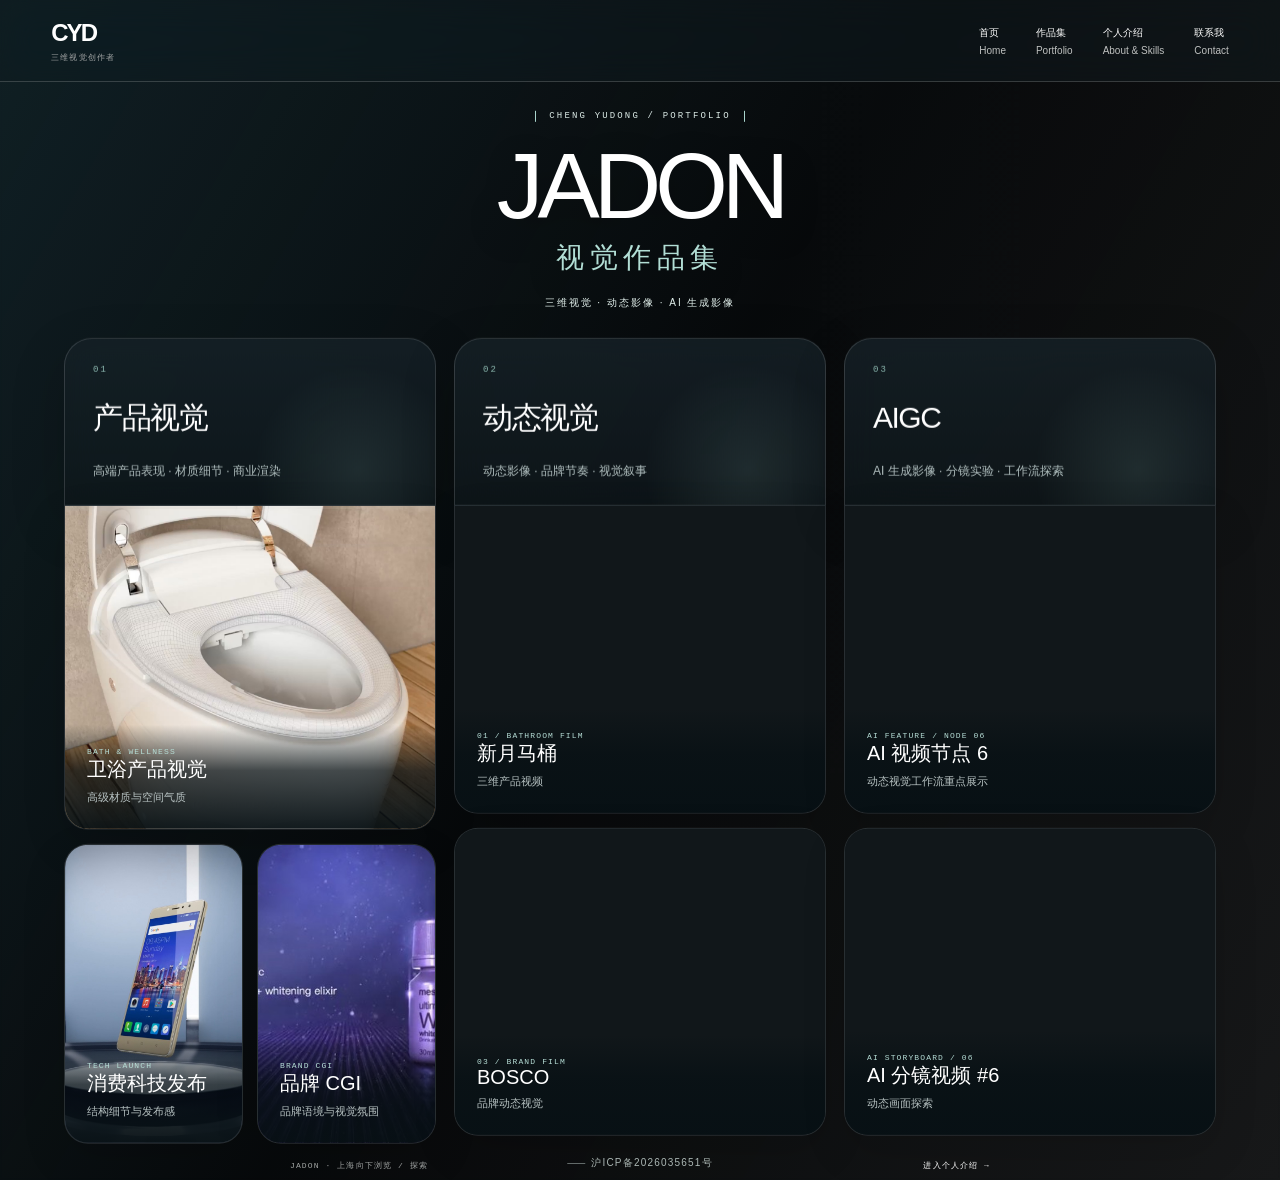
==== index.html @ d6cb922c "Unify homepage lanes and vertical previews" ====
<!doctype html>
<html lang="zh-CN">
<head>
  <meta charset="UTF-8">
  <meta name="viewport" content="width=device-width, initial-scale=1.0">
  <meta name="description" content="程玉栋 - 商业三维视觉设计、动态影像与 AIGC 作品集。">
  <title>程玉栋 | 3D Visual Designer</title>
  <link rel="stylesheet" href="styles.css">
</head>
<body class="showcase-home">
  <header class="showcase-nav">
    <a class="showcase-mark" href="index.html">CYD<span>三维视觉创作者</span></a>
    <nav aria-label="主导航">
      <a href="index.html" class="active">首页 <small>Home</small></a>
      <a href="works.html">作品集 <small>Portfolio</small></a>
      <a href="profile.html">个人介绍 <small>About & Skills</small></a>
      <a href="contact.html">联系我 <small>Contact</small></a>
    </nav>
    <button class="menu-toggle" aria-label="打开导航" aria-expanded="false"><i></i><i></i></button>
  </header>

  <main class="home-main">
    <section class="showcase showcase-extended">
      <section class="showcase-slide active" data-title="AI 视频节点 6" data-subtitle="AI VISUAL" data-description="" data-href="project.html?id=ai-node-6">
        <video muted loop playsinline preload="none"><source data-src="assets/videos/ai-node-6.mp4" type="video/mp4"></video>
        <div class="showcase-shade"></div>
      </section>
      <section class="showcase-slide" data-title="家电产品视觉" data-subtitle="APPLIANCE FILM" data-description="以工业细节和高对比光影，建立科技产品的精密感知。" data-href="project.html?id=appliance">
        <video muted loop playsinline preload="none"><source data-src="assets/videos/appliance-2024.mp4" type="video/mp4"></video>
        <div class="showcase-shade"></div>
      </section>
      <section class="showcase-slide" data-title="AI 分镜视频 #2" data-subtitle="AI STORYBOARD" data-description="" data-href="project.html?id=ai-storyboard-2">
        <video muted loop playsinline preload="none"><source data-src="assets/videos/ai-storyboard-2.mp4" type="video/mp4"></video>
        <div class="showcase-shade"></div>
      </section>
      <section class="showcase-slide" data-title="AI 分镜视频 #6" data-subtitle="AI STORYBOARD" data-description="" data-href="project.html?id=ai-storyboard-6">
        <video muted loop playsinline preload="none"><source data-src="assets/videos/ai-storyboard-6.mp4" type="video/mp4"></video>
        <div class="showcase-shade"></div>
      </section>

      <div class="showcase-hud showcase-hud-extended">
        <div class="showcase-copy showcase-glass">
          <p class="showcase-eyebrow">CHENG YUDONG / PORTFOLIO</p>
          <h1 class="showcase-title">JADON<span>视觉作品集</span></h1>
          <p class="showcase-title-cn">三维视觉 · 动态影像 · AI 生成影像</p>
        </div>

        <section class="showcase-lanes" aria-label="首页分类作品预览">
          <article class="showcase-lane showcase-lane-product">
            <a class="showcase-lane-head" href="works.html#bath-project">
              <small>01</small>
              <strong>产品视觉</strong>
              <span>高端产品表现 · 材质细节 · 商业渲染</span>
            </a>
            <div class="showcase-preview-col showcase-preview-col-product">
              <a class="showcase-preview-card still" href="works.html#bath-project">
                <img src="assets/still-projects/project-08.jpg" alt="卫浴产品视觉">
                <span><small>BATH & WELLNESS</small><b>卫浴产品视觉</b><i>高级材质与空间气质</i></span>
              </a>
              <div class="showcase-preview-split">
                <a class="showcase-preview-card still" href="works.html#tech-project">
                  <img src="assets/still-projects/project-10.jpg" alt="消费科技发布">
                  <span><small>TECH LAUNCH</small><b>消费科技发布</b><i>结构细节与发布感</i></span>
                </a>
                <a class="showcase-preview-card still" href="works.html#brand-project">
                  <img src="assets/still-projects/project-47.jpg" alt="品牌 CGI">
                  <span><small>BRAND CGI</small><b>品牌 CGI</b><i>品牌语境与视觉氛围</i></span>
                </a>
              </div>
            </div>
          </article>

          <article class="showcase-lane">
            <a class="showcase-lane-head" href="works.html#commercial-motion">
              <small>02</small>
              <strong>动态视觉</strong>
              <span>动态影像 · 品牌节奏 · 视觉叙事</span>
            </a>
            <div class="showcase-preview-col showcase-preview-col-vertical">
              <a class="showcase-preview-card film" href="project.html?id=toilet">
                <video muted loop playsinline preload="none" aria-label="新月马桶三维产品视频"><source data-src="assets/videos/bathroom-toilet.mp4" type="video/mp4"></video>
                <span><small>01 / BATHROOM FILM</small><b>新月马桶</b><i>三维产品视频</i></span>
              </a>
              <a class="showcase-preview-card film" href="project.html?id=bosco">
                <video muted loop playsinline preload="none" aria-label="BOSCO 品牌动态视觉"><source data-src="assets/videos/brand-bosco.mp4" type="video/mp4"></video>
                <span><small>03 / BRAND FILM</small><b>BOSCO</b><i>品牌动态视觉</i></span>
              </a>
            </div>
          </article>

          <article class="showcase-lane">
            <a class="showcase-lane-head" href="works.html#ai-motion">
              <small>03</small>
              <strong>AIGC</strong>
              <span>AI 生成影像 · 分镜实验 · 工作流探索</span>
            </a>
            <div class="showcase-preview-col showcase-preview-col-vertical">
              <a class="showcase-preview-card film" href="project.html?id=ai-node-6">
                <video muted loop playsinline preload="none" aria-label="AI 视频节点 6"><source data-src="assets/videos/ai-node-6.mp4" type="video/mp4"></video>
                <span><small>AI FEATURE / NODE 06</small><b>AI 视频节点 6</b><i>动态视觉工作流重点展示</i></span>
              </a>
              <a class="showcase-preview-card film" href="project.html?id=ai-storyboard-6">
                <video muted loop playsinline preload="none" aria-label="AI 分镜视频 6"><source data-src="assets/videos/ai-storyboard-6.mp4" type="video/mp4"></video>
                <span><small>AI STORYBOARD / 06</small><b>AI 分镜视频 #6</b><i>动态画面探索</i></span>
              </a>
            </div>
          </article>
        </section>

        <div class="showcase-bottom">
          <span>JADON · 上海</span>
          <span>向下浏览 / 探索</span>
          <a href="profile.html">进入个人介绍 →</a>
        </div>
      </div>

      <a class="site-icp showcase-icp" href="https://beian.miit.gov.cn/" target="_blank" rel="noopener">沪ICP备2026035651号</a>
    </section>
  </main>

  <script src="script.js"></script>
</body>
</html>
---- styles.css ----
:root{--ink:#111314;--muted:#697074;--paper:#f4f2ee;--line:#d9d7d2;--lime:#d7ed54;--accent:#8ca3ff}*{box-sizing:border-box}html{scroll-behavior:smooth}body{margin:0;color:var(--ink);background:var(--paper);font-family:Manrope,"Noto Sans SC",sans-serif}button{font:inherit}.site-header{height:82px;display:flex;align-items:center;padding:0 4.2vw;position:absolute;inset:0 0 auto;z-index:5;color:#fff;border-bottom:1px solid #ffffff26}.logo{font-size:25px;line-height:1;font-weight:700;letter-spacing:-.08em;color:inherit;text-decoration:none}.logo span,footer span{color:var(--lime)}.desktop-nav{display:flex;gap:28px;margin:auto}.desktop-nav a,.header-call{color:inherit;text-decoration:none;font:500 10px "DM Mono",monospace;letter-spacing:.04em}.header-call{border:1px solid #ffffff55;border-radius:50px;padding:10px 14px}.header-call b{color:var(--lime);margin-left:7px}.menu-toggle{display:none}.hero{min-height:710px;height:100vh;max-height:980px;background:#111;position:relative;overflow:hidden;color:#fff}.hero-image{position:absolute;inset:0;background:linear-gradient(90deg,#0c1218cc 0%,#0b121455 43%,#080d0f60 100%),url('assets/works/x1.jpg') center/cover;transform:scale(1.03);animation:heroZoom 12s ease-out both}.hero-shadow{position:absolute;inset:auto 0 0;height:60%;background:linear-gradient(transparent,#0b0e10aa)}@keyframes heroZoom{to{transform:scale(1)}}.hero-content{position:absolute;z-index:1;left:12vw;top:26vh}.kicker,.eyebrow{font:500 10px "DM Mono",monospace;letter-spacing:.13em;margin:0;color:inherit}.kicker:before,.eyebrow:before{content:"";display:inline-block;width:28px;height:1px;background:currentColor;margin:0 10px 3px 0}.hero h1{font-size:clamp(66px,9.2vw,145px);line-height:.82;letter-spacing:-.09em;margin:25px 0}.hero h1 span{font-size:.23em;letter-spacing:.09em;font-weight:500}.hero-description{font-size:15px;line-height:1.9;color:#e4e9ed}.round-link{display:flex;align-items:center;justify-content:center;flex-direction:column;margin-top:55px;width:110px;height:110px;border:1px solid #ffffff77;border-radius:50%;color:#fff;text-decoration:none;transition:.3s}.round-link:hover{color:var(--ink);background:var(--lime);border-color:var(--lime);transform:rotate(-6deg)}.round-link small{font:9px "DM Mono",monospace;letter-spacing:.08em}.round-link strong{font-size:12px}.round-link b{margin-top:5px}.hero-side{position:absolute;z-index:1;right:4.2vw;bottom:130px;writing-mode:vertical-rl;font:9px "DM Mono",monospace;letter-spacing:.14em;color:#d7ed54}.hero-bottom{position:absolute;z-index:1;bottom:24px;left:4.2vw;right:4.2vw;display:flex;justify-content:space-between;color:#d5d8d9;font:9px "DM Mono",monospace;letter-spacing:.12em}.section{padding:130px 8.5vw;display:grid;grid-template-columns:18% 1fr;gap:7vw}.section-label{font:10px "DM Mono",monospace;letter-spacing:.09em;line-height:1.7}.section-label span{display:block;color:#9ca1a1;margin-bottom:18px}.section-label p{margin:0;font-family:Manrope,"Noto Sans SC",sans-serif;font-weight:600}.about{background:#fff;grid-template-columns:16% 1fr 30%;gap:5vw}.about-main h2,.skill-intro h2,.works h2,.experience h2,footer h2{font-weight:600;letter-spacing:-.065em;line-height:1.15;margin:18px 0 28px;font-size:clamp(36px,4.1vw,63px)}.about-main h2 em,.skill-intro em,footer h2 em{font-style:normal;color:#8096e7}.about-text{max-width:590px;color:var(--muted);font-size:14px;line-height:2}.facts{display:grid;grid-template-columns:repeat(3,1fr);max-width:630px;margin-top:48px;border-top:1px solid var(--line);padding-top:20px}.facts div{display:flex;flex-direction:column;gap:5px}.facts b{font-size:26px;letter-spacing:-.06em}.facts sup{font-size:12px;color:#8299e7}.facts span{font-size:11px;color:var(--muted)}.about-card{align-self:end;background:#eff0ec}.about-card img{width:100%;display:block;aspect-ratio:1.2;object-fit:cover}.about-card div{padding:22px}.about-card small{font:9px "DM Mono",monospace;color:#7581ac}.about-card strong{display:block;margin-top:10px;line-height:1.7;font-size:14px}.soft-section{background:#e8e9e4;grid-template-columns:18% 1fr}.skill-intro{max-width:600px}.skill-intro>p:last-child{font-size:14px;color:#62686b;line-height:1.9;max-width:430px}.tool-grid{grid-column:2;display:grid;grid-template-columns:repeat(4,1fr);margin-top:30px;border-top:1px solid #cdd0c7}.tool{min-height:270px;padding:27px 22px;border-right:1px solid #cdd0c7;position:relative}.tool:first-child{border-left:1px solid #cdd0c7}.tool-no{font:9px "DM Mono",monospace;color:#8d9292}.tool-icon{display:block;width:39px;height:39px;margin:35px 0 28px;position:relative}.cube{border:1.5px solid #111;transform:rotate(30deg) skewY(-12deg)}.sun{border:1.5px solid #111;border-radius:50%;box-shadow:0 -11px 0 -10px #111,0 11px 0 -10px #111,11px 0 0 -10px #111,-11px 0 0 -10px #111}.layers:before,.layers:after{content:"";position:absolute;width:30px;height:19px;border:1.5px solid #111;transform:skewY(-20deg)}.layers:before{top:8px;left:4px}.layers:after{top:16px;left:9px}.frame{border:1.5px solid #111;border-radius:50% 50% 0 50%}.tool h3{font-size:14px;margin:0 0 12px}.tool p{font-size:11px;line-height:1.8;color:#6d7274;margin:0}.works{display:block;background:#fff;padding-top:130px}.works-heading{display:grid;grid-template-columns:18% 1fr 200px;align-items:end;margin-bottom:42px}.works-heading h2{margin-bottom:0}.works-note{font-size:11px;line-height:1.8;color:var(--muted);margin:0}.work-filters{display:flex;gap:27px;border-bottom:1px solid var(--line);padding-bottom:18px;margin-bottom:32px}.work-filters button{border:0;background:none;padding:0;color:#899093;font-size:11px;cursor:pointer}.work-filters button.active{color:#111;font-weight:700}.work-grid{display:grid;grid-template-columns:repeat(12,1fr);gap:22px}.work-card{border:0;padding:0;grid-column:span 4;background:#e8e8e8;position:relative;min-height:260px;cursor:pointer;overflow:hidden;text-align:left}.work-card.card-wide{grid-column:span 8}.work-card.card-tall{grid-row:span 2}.work-card img{display:block;width:100%;height:100%;min-height:260px;object-fit:cover;transition:transform .8s cubic-bezier(.2,.75,.2,1),filter .4s}.work-card span{position:absolute;inset:auto 0 0;padding:20px;color:#fff;background:linear-gradient(transparent,#091014d9);display:flex;flex-direction:column;gap:3px;opacity:0;transform:translateY(10px);transition:.35s}.work-card small{font:9px "DM Mono",monospace;letter-spacing:.1em;color:var(--lime)}.work-card b{font-size:16px}.work-card i{font-style:normal;font-size:10px;margin-top:5px}.work-card:hover img{transform:scale(1.045);filter:brightness(.75)}.work-card:hover span{opacity:1;transform:none}.work-card.hidden{display:none}.experience{background:#15191d;color:#f6f7f5}.experience .section-label span{color:#87919a}.experience-content h2 span{color:var(--lime)}.experience-list{margin-top:65px;border-top:1px solid #ffffff29}.experience-list article{display:grid;grid-template-columns:150px 1fr;gap:40px;padding:26px 0;border-bottom:1px solid #ffffff29}.experience-list time{font:10px "DM Mono",monospace;color:var(--lime)}.experience-list h3{font-size:17px;margin:0 0 5px}.experience-list b{font-size:11px;color:#a9b1b9}.experience-list p{font-size:12px;line-height:1.8;color:#aeb5ba;max-width:550px;margin:13px 0 0}footer{padding:130px 8.5vw 26px;background:var(--lime);color:#15191d}footer h2{font-size:clamp(47px,6.5vw,100px);margin:25px 0 70px}footer h2 em{color:#7183c8}.phone{border-bottom:1px solid #465034;padding-bottom:20px;display:flex;gap:25px;align-items:baseline;max-width:600px;color:inherit;text-decoration:none;font-size:clamp(25px,3.5vw,52px);letter-spacing:-.06em}.phone span{font:10px "DM Mono",monospace;letter-spacing:.1em;color:#566536}.phone b{margin-left:auto;font-size:24px}.footer-bottom{border-top:1px solid #53632d;margin-top:130px;padding-top:20px;display:flex;justify-content:space-between;align-items:center;font:9px "DM Mono",monospace;letter-spacing:.05em}.footer-bottom>a{color:#111;text-decoration:none}.footer-bottom>a:first-child{font:700 22px Manrope,sans-serif;letter-spacing:-.07em}.footer-bottom p{margin:0}.lightbox{padding:0;border:0;max-width:min(1000px,90vw);background:#101214;color:white}.lightbox::backdrop{background:#000c}.lightbox img{display:block;max-width:100%;max-height:75vh;object-fit:contain}.lightbox div{padding:18px 22px}.lightbox small{font:10px "DM Mono",monospace;color:var(--lime)}.lightbox h3{margin:7px 0 0;font-size:19px}.close-lightbox{position:absolute;z-index:1;right:9px;top:9px;border:0;width:32px;height:32px;border-radius:50%;background:#ffffffdd;font-size:22px;cursor:pointer}.reveal{opacity:0;transform:translateY(22px);transition:opacity .7s ease,transform .7s ease}.reveal.visible{opacity:1;transform:none}
@media(max-width:800px){.site-header{height:68px;padding:0 6vw}.desktop-nav{position:absolute;top:68px;left:0;right:0;background:#14191e;display:none;flex-direction:column;padding:25px 6vw;gap:20px}.desktop-nav.open{display:flex}.header-call{display:none}.menu-toggle{display:flex;width:28px;height:20px;margin-left:auto;padding:0;background:transparent;border:0;flex-direction:column;justify-content:center;gap:7px}.menu-toggle i{display:block;width:25px;height:1px;background:#fff}.hero{min-height:650px;height:88vh}.hero-content{left:7vw;top:24vh}.hero-side{right:6vw;bottom:105px}.hero-bottom{left:6vw;right:6vw;font-size:8px}.section,.about{padding:85px 6vw;grid-template-columns:1fr;gap:35px}.section-label{display:flex;align-items:center;gap:18px}.section-label span{margin:0}.about-card{max-width:380px}.facts{gap:16px}.soft-section{grid-template-columns:1fr}.skill-intro h2{margin-top:14px}.tool-grid{grid-column:auto;grid-template-columns:1fr 1fr;margin-top:0}.tool{min-height:250px;border-bottom:1px solid #cdd0c7}.tool:nth-child(3){border-left:1px solid #cdd0c7}.works{padding:85px 6vw}.works-heading{grid-template-columns:1fr;gap:25px}.work-filters{gap:15px;overflow:auto;white-space:nowrap}.work-grid{grid-template-columns:1fr 1fr;gap:12px}.work-card,.work-card.card-wide{grid-column:span 1;min-height:160px}.work-card.card-tall{grid-row:span 1}.work-card img{min-height:160px}.work-card span{opacity:1;transform:none;padding:12px}.work-card b{font-size:12px}.work-card i{display:none}.experience-list article{grid-template-columns:1fr;gap:13px}.experience-content h2{font-size:40px}.phone{flex-wrap:wrap;gap:8px}.phone b{margin-left:auto}.footer-bottom{margin-top:75px;gap:12px;flex-wrap:wrap}.footer-bottom p{order:3;width:100%}}
@media(prefers-reduced-motion:reduce){html{scroll-behavior:auto}.hero-image{animation:none}.reveal{opacity:1;transform:none;transition:none}}

/* Software cards use their corresponding local vector marks. */
.app-icon img{display:block;width:32px;height:32px;object-fit:contain}.ai-featured{box-shadow:inset 0 0 0 1px #8aa6ff}
.profile-portrait{display:block;width:100%;height:410px;object-fit:cover;object-position:center 43%;background:#dce5e6}.film-card video{width:100%;height:100%;display:block;object-fit:cover;background:#101315;transition:transform .7s cubic-bezier(.2,.75,.2,1),filter .35s}.film-card:hover video{transform:scale(1.04);filter:brightness(.77)}

/* Refined identity, provided software marks, and contact layout. */
.cv-brand span{font-family:Manrope,"Noto Sans SC",sans-serif}.cv-intro h1{font-family:Manrope,"Noto Sans SC",sans-serif;font-size:clamp(49px,6.2vw,90px);line-height:.9;letter-spacing:-.075em}.cv-intro h1 span{font-family:Manrope,sans-serif;font-size:.32em;letter-spacing:.11em;margin-top:22px;text-transform:uppercase;color:#68726f}.cv-summary{font-size:15px;line-height:2.05;max-width:550px}.cv-card-grid{grid-template-columns:repeat(3,1fr)}.cv-card-grid article{min-height:246px;padding:26px}.cv-card-grid .app-icon{width:62px;height:62px;margin-bottom:30px;background:#f2f3f1!important;border:1px solid #e1e3df;border-radius:14px;padding:8px}.cv-card-grid .app-icon img{width:100%;height:100%;object-fit:contain}.inner-header nav a{display:flex;flex-direction:column;gap:4px}.inner-header nav a small{font:10px "Noto Sans SC",sans-serif;letter-spacing:0;color:#a4acad}.inner-header nav a.active small{color:#e5ecea}.contact-page{background:#0d1114;color:#f4f7f4}.contact-main{min-height:calc(100vh - 80px);padding:160px 8.5vw 95px;display:grid;grid-template-columns:1.05fr .95fr;gap:8vw;position:relative;overflow:hidden;background:radial-gradient(circle at 82% 15%,#24434a 0,transparent 29%),linear-gradient(135deg,#0d1114,#151f23)}.contact-main:after{content:"";position:absolute;inset:0;background:linear-gradient(90deg,#ffffff06 1px,transparent 1px),linear-gradient(#ffffff05 1px,transparent 1px);background-size:90px 90px;mask-image:linear-gradient(90deg,#0008,transparent 88%);pointer-events:none}.contact-lead,.contact-details{position:relative;z-index:1}.contact-lead>p:first-child,.contact-details small{font:10px "DM Mono",monospace;letter-spacing:.14em;color:#9caea9}.contact-lead h1{font-size:clamp(64px,7.5vw,124px);font-weight:300;letter-spacing:-.09em;line-height:.83;margin:30px 0}.contact-lead h1 span{color:#a7d9cf}.contact-lead>p:last-child{max-width:430px;font-size:14px;line-height:2;color:#b7c2c0}.contact-details{align-self:end;border-top:1px solid #ffffff2e}.contact-line{display:grid;grid-template-columns:132px 1fr auto;gap:18px;align-items:end;padding:23px 0;border-bottom:1px solid #ffffff2e;color:#f4f7f4;text-decoration:none;transition:.25s}.contact-line:hover{color:#b6ede0;padding-left:9px}.contact-line strong{font-size:clamp(19px,2.25vw,32px);font-weight:300;letter-spacing:-.045em}.contact-line b{font-size:22px;font-weight:400}.wechat-card{display:grid;grid-template-columns:130px 1fr;gap:24px;align-items:center;padding:30px 0 0}.wechat-card img{width:130px;aspect-ratio:1;object-fit:cover;background:#fff;padding:5px}.wechat-card div{display:flex;flex-direction:column;gap:9px}.wechat-card strong{font-size:22px;font-weight:400;letter-spacing:-.04em}.wechat-card p{font-size:12px;color:#aebbb8;line-height:1.8;margin:0}.contact-main aside{display:none}.contact-foot{background:#0d1114;border-top:1px solid #ffffff24;color:#9caea9}.contact-foot a{color:#e7f6f1}.contact-orbit{border-color:#73baad33}.contact-page .inner-header{background:#0d1114;border-bottom-color:#ffffff24}
@media(max-width:800px){.cv-intro h1{font-size:55px}.cv-card-grid{grid-template-columns:1fr 1fr}.contact-main{min-height:auto;padding:120px 6vw 70px;grid-template-columns:1fr;gap:60px}.contact-lead h1{font-size:63px}.contact-line{grid-template-columns:1fr auto;gap:8px}.contact-line small{grid-column:1/-1}.contact-line strong{font-size:21px}.wechat-card{grid-template-columns:105px 1fr}.wechat-card img{width:105px}.inner-header nav a small{display:block}}
.cv-intro h1{font-family:"Noto Serif SC","Songti SC",serif;font-size:clamp(38px,4.5vw,62px);letter-spacing:.04em;line-height:1.1}.cv-intro h1 .name-cn{display:block;font-size:1em;font-weight:500}.cv-intro h1 .name-en{display:block;margin-top:13px;font-family:Manrope,sans-serif;font-size:.35em;font-weight:400;letter-spacing:.18em;text-transform:uppercase;color:#68726f}.showcase-nav{background:#111a1e80;backdrop-filter:blur(18px) saturate(140%);-webkit-backdrop-filter:blur(18px) saturate(140%);border-bottom-color:#ffffff2c}.showcase-glass{padding:23px 25px;border:1px solid #ffffff3b;border-radius:18px;background:linear-gradient(135deg,#ffffff26,#ffffff09);backdrop-filter:blur(22px) saturate(145%);-webkit-backdrop-filter:blur(22px) saturate(145%);box-shadow:0 22px 70px #0004}.showcase-glass .showcase-eyebrow{margin:0;color:#e4f1ef;font:10px "DM Mono",monospace;letter-spacing:.16em}.showcase-glass .showcase-link{margin-top:18px}.showcase-slide:after{content:"";position:absolute;inset:0;background:linear-gradient(120deg,#1b3d4770,#07121722 48%,#ffffff10);backdrop-filter:blur(1px);pointer-events:none}.showcase-controls{padding:9px 12px;border:1px solid #ffffff2f;border-radius:15px;background:#10191d85;backdrop-filter:blur(16px);-webkit-backdrop-filter:blur(16px)}
.showcase-hud{position:absolute;z-index:5;left:50%;top:56%;transform:translate(-50%,-50%);width:min(580px,88vw);display:flex;flex-direction:column;align-items:center;gap:15px}.showcase-hud .showcase-copy,.showcase-hud .showcase-controls,.showcase-hud .showcase-bottom{position:static;left:auto;right:auto;bottom:auto;margin:0}.showcase-hud .showcase-copy{width:100%;text-align:center}.showcase-hud .showcase-link{margin-left:auto;margin-right:auto}.showcase-hud .showcase-controls{display:flex;align-items:center}.showcase-hud .showcase-bottom{width:100%;font-size:8px}.showcase-hud .showcase-bottom a{margin-left:auto}
.still-section{padding:115px 0 20px;border-top:1px solid #ffffff20}.still-section header{display:flex;align-items:end;gap:25px;margin-bottom:32px}.still-section header p{margin:0;font:10px "DM Mono",monospace;letter-spacing:.13em;color:#93a3a0}.still-section h2{margin:0;font-size:clamp(32px,4vw,58px);font-weight:300;letter-spacing:-.07em}.still-section header span{margin-left:auto;max-width:210px;font-size:12px;line-height:1.7;color:#a6b0ae}.still-grid{display:grid;grid-template-columns:repeat(12,1fr);gap:13px}.still-card{grid-column:span 4;min-height:250px;padding:0;border:0;background:#152025;color:#fff;position:relative;overflow:hidden;cursor:pointer;text-align:left}.still-card.still-wide{grid-column:span 8}.still-card img{width:100%;height:100%;min-height:250px;display:block;object-fit:cover;transition:transform .7s ease,filter .35s}.still-card span{position:absolute;left:0;right:0;bottom:0;padding:20px;font-size:12px;background:linear-gradient(transparent,#071014df);opacity:0;transform:translateY(8px);transition:.3s}.still-card:hover img{transform:scale(1.045);filter:brightness(.78)}.still-card:hover span{opacity:1;transform:none}
.video-wrap{background:#020304}.video-wrap video{transition:opacity .16s ease}.video-wrap video.is-loading{opacity:0}
@media(max-width:800px){.still-section{padding-top:75px}.still-section header{display:block}.still-section header span{display:block;margin:16px 0 0}.still-grid{grid-template-columns:1fr 1fr;gap:9px}.still-card,.still-card.still-wide{grid-column:span 1;min-height:170px}.still-card img{min-height:170px}.still-card span{opacity:1;transform:none;padding:12px;font-size:10px}}
@media(max-width:800px){.showcase-hud{top:58%;width:min(460px,88vw);gap:11px}.showcase-hud .showcase-copy{padding:17px 18px}.showcase-hud .showcase-bottom span:nth-child(2){display:none}}

/* Multi-page portfolio layouts */
.site-header:not(.on-dark){position:relative;color:var(--ink);border-bottom:1px solid var(--line)}.site-header:not(.on-dark) .header-call{border-color:#bfc2be}.site-header:not(.on-dark) .desktop-nav a.active{font-weight:700;border-bottom:1px solid #111;padding-bottom:4px}.inner-page{background:#fff;padding:0 8.5vw 130px}.page-title{padding:115px 0 85px;border-bottom:1px solid var(--line);max-width:960px}.page-title h1{font-size:clamp(55px,8vw,122px);line-height:.9;letter-spacing:-.085em;margin:24px 0}.page-title h1 span{font-size:.27em;letter-spacing:.07em}.page-title>p:last-child{font-size:14px;line-height:1.9;color:var(--muted);max-width:500px}.bio-grid{padding:100px 0;display:grid;grid-template-columns:.85fr 1fr;gap:11vw;max-width:1100px}.bio-image img{width:100%;aspect-ratio:.9;object-fit:cover}.bio-grid h2{font-size:clamp(35px,4vw,60px);line-height:1.15;letter-spacing:-.06em;margin:20px 0 28px}.bio-grid h2 span{color:#8296e8}.bio-grid article>p:not(.eyebrow){font-size:14px;line-height:2;color:#5d6569}.value-strip{display:grid;grid-template-columns:repeat(3,1fr);gap:1px;background:var(--line);margin:0 -8.5vw;padding:1px}.value-strip div{padding:45px 8.5vw;background:#15191d;color:white;display:flex;flex-direction:column;gap:7px}.value-strip b{font-size:42px;letter-spacing:-.07em}.value-strip sup{font-size:15px;color:var(--lime)}.value-strip span{font-size:11px;color:#b8c0c4}.career{padding:120px 0 0;max-width:900px}.career h2{font-size:clamp(42px,5vw,75px);letter-spacing:-.07em;margin:18px 0 55px}.timeline{border-top:1px solid var(--line)}.timeline article{display:grid;grid-template-columns:160px 1fr;gap:45px;padding:30px 0;border-bottom:1px solid var(--line)}.timeline time{font:10px "DM Mono",monospace;color:#7990df}.timeline h3{font-size:17px;margin:0 0 7px}.timeline b{font-size:11px;color:#737a7d}.timeline p{font-size:12px;line-height:1.9;color:#677074;max-width:560px}.skill-title{max-width:860px}.skill-detail-grid{display:grid;grid-template-columns:1fr 1fr;gap:1px;background:var(--line);margin:0 -8.5vw;padding:1px}.skill-detail{padding:58px 8.5vw;background:#edf0ea;min-height:420px}.skill-detail:nth-child(2),.skill-detail:nth-child(3){background:#f8f8f5}.skill-detail>span{font:10px "DM Mono",monospace;color:#7d91d8}.skill-detail h2{font-size:27px;letter-spacing:-.04em;margin:45px 0 8px}.skill-detail h3{font:500 11px "DM Mono",monospace;color:#667cbf;margin:0}.skill-detail p{font-size:13px;line-height:1.9;color:#626a6d;margin:25px 0}.skill-detail ul{margin:0;padding:0;list-style:none;font-size:11px;line-height:2;color:#3f4649}.skill-detail li:before{content:'+';color:#738ae3;margin-right:9px}.software-band{margin:0 -8.5vw -130px;padding:80px 8.5vw;background:#15191d;color:white}.software-band p{font:10px "DM Mono",monospace;letter-spacing:.12em;color:var(--lime)}.software-band div{display:flex;flex-wrap:wrap;gap:14px 27px;margin-top:35px}.software-band b{font-size:clamp(17px,2vw,30px);letter-spacing:-.06em}.works-page .page-title{max-width:none}.portfolio-grid{display:grid;grid-template-columns:repeat(12,1fr);gap:23px}.portfolio-card{grid-column:span 4;min-height:300px;display:block;position:relative;overflow:hidden;background:#e9e9e6;text-decoration:none;color:#fff}.portfolio-card.wide{grid-column:span 8}.portfolio-card img{width:100%;height:100%;min-height:300px;object-fit:cover;transition:transform .7s ease,filter .35s}.portfolio-card span{position:absolute;bottom:0;left:0;right:0;padding:24px;display:flex;flex-direction:column;gap:5px;background:linear-gradient(transparent,#0f1519e6);opacity:0;transform:translateY(13px);transition:.35s}.portfolio-card:hover img{transform:scale(1.04);filter:brightness(.77)}.portfolio-card:hover span{opacity:1;transform:none}.portfolio-card small{font:9px "DM Mono",monospace;color:var(--lime)}.portfolio-card b{font-size:16px}.portfolio-card i{font-size:10px;font-style:normal}.portfolio-card.hidden{display:none}.project-page{background:#111519;color:#f6f7f7}.project-main{min-height:100vh;padding:140px 8.5vw 90px}.back-link{font:10px "DM Mono",monospace;letter-spacing:.08em;text-decoration:none;color:#cad0d2}.project-meta{margin:90px 0 45px;max-width:700px}.project-meta h1{font-size:clamp(40px,5vw,80px);line-height:1.05;letter-spacing:-.07em;margin:17px 0}.project-meta>p:last-child{font-size:14px;line-height:1.8;color:#aeb5b8}.video-wrap{background:#050708;max-width:1200px;box-shadow:0 25px 70px #0008}.video-wrap video{display:block;width:100%;max-height:74vh;background:#050708}.project-credit{display:flex;justify-content:space-between;max-width:1200px;padding-top:16px;font:9px "DM Mono",monospace;letter-spacing:.1em;color:#899195}.home-intro{display:grid;grid-template-columns:17% 1fr .9fr;gap:6vw;padding:135px 8.5vw;background:#fff}.section-number{font:10px "DM Mono",monospace;letter-spacing:.1em;margin:0;color:#737d80}.home-intro h2{font-size:clamp(38px,4.6vw,66px);letter-spacing:-.07em;line-height:1.12;margin:18px 0 25px}.home-intro h2 span{color:#8196e6}.home-intro p:not(.eyebrow){font-size:14px;line-height:2;color:#626b6f;max-width:450px}.line-link{display:inline-flex;align-items:center;gap:30px;margin-top:28px;padding-bottom:7px;border-bottom:1px solid #667078;color:#111;text-decoration:none;font-size:12px}.line-link b{color:#7b90dc}.home-intro-image img{width:100%;height:100%;object-fit:cover;min-height:370px}.home-work-preview{padding:115px 8.5vw;background:#e9ece5}.preview-head{display:flex;justify-content:space-between;align-items:center;margin-bottom:35px}.preview-head .line-link{margin:0}.preview-grid{display:grid;grid-template-columns:2fr 1fr 1fr;gap:18px}.preview-card{display:block;position:relative;min-height:310px;overflow:hidden;color:#fff;text-decoration:none}.preview-card img{width:100%;height:100%;object-fit:cover;position:absolute;inset:0;transition:transform .7s}.preview-card span{position:absolute;inset:auto 0 0;padding:20px;background:linear-gradient(transparent,#0d1215df);display:flex;flex-direction:column;gap:4px}.preview-card small{font:9px "DM Mono",monospace;color:var(--lime)}.preview-card b{font-size:16px}.preview-card i{font-size:10px;font-style:normal}.preview-card:hover img{transform:scale(1.05)}
@media(max-width:800px){.site-header:not(.on-dark) .menu-toggle i{background:#111}.page-title{padding:80px 0 60px}.inner-page{padding:0 6vw 80px}.bio-grid{grid-template-columns:1fr;gap:40px;padding:65px 0}.value-strip{margin:0 -6vw;grid-template-columns:1fr}.value-strip div{padding:30px 6vw}.career{padding-top:75px}.timeline article{grid-template-columns:1fr;gap:14px}.skill-detail-grid{grid-template-columns:1fr;margin:0 -6vw}.skill-detail{padding:40px 6vw;min-height:0}.software-band{margin:0 -6vw -80px;padding:55px 6vw}.portfolio-grid{grid-template-columns:1fr 1fr;gap:12px}.portfolio-card,.portfolio-card.wide{grid-column:span 1;min-height:180px}.portfolio-card img{min-height:180px}.portfolio-card span{opacity:1;transform:none;padding:13px}.portfolio-card b{font-size:12px}.portfolio-card i{display:none}.project-main{padding:105px 6vw 65px}.project-meta{margin:65px 0 32px}.project-credit{gap:10px;flex-wrap:wrap}.home-intro{grid-template-columns:1fr;padding:80px 6vw;gap:25px}.home-intro-image{max-width:430px}.home-work-preview{padding:75px 6vw}.preview-head{align-items:flex-start;gap:20px}.preview-grid{grid-template-columns:1fr;gap:12px}.preview-card{min-height:260px}.preview-card.large{min-height:340px}.preview-card span{padding:15px}.preview-card i{display:none}}

/* Reference-inspired portfolio homepage */
.ref-home{background:#edf1f4;color:#132129}.ref-nav{height:76px;padding:0 5vw;display:flex;align-items:center;position:absolute;z-index:9;inset:0 0 auto;color:#f8fbfc;border-bottom:1px solid #ffffff36}.ref-logo{font-size:22px;color:inherit;text-decoration:none;font-weight:700;letter-spacing:-.08em}.ref-logo span{color:#a9e6f5}.ref-nav nav{margin:auto;display:flex;gap:30px}.ref-nav nav a{color:inherit;text-decoration:none;font-size:12px}.ref-contact{padding:9px 15px;border:1px solid #ffffff75;border-radius:30px;color:inherit;text-decoration:none;font-size:11px}.ref-contact b{color:#a9e6f5}.ref-hero{min-height:880px;position:relative;overflow:hidden;background:linear-gradient(120deg,#071e28,#0e3b4b 46%,#9eced8);color:#f7fcfd;padding:166px 8.5vw 75px}.ref-hero:before{content:"";position:absolute;inset:0;background:linear-gradient(90deg,#05212ddd,#07394730),url('assets/works/x1.jpg') center/cover;mix-blend-mode:luminosity;opacity:.53}.ref-hero-glow{position:absolute;width:690px;height:690px;border-radius:50%;right:-150px;top:40px;background:radial-gradient(circle,#d8ffff 0,#8dd6e233 42%,transparent 70%);filter:blur(5px)}.ref-hero-copy{position:relative;z-index:2;max-width:660px}.ref-hero-copy>p:first-child,.ref-overline{font:10px "DM Mono",monospace;letter-spacing:.13em}.ref-hero-copy h1{font-size:clamp(62px,8vw,126px);line-height:.84;letter-spacing:-.09em;margin:28px 0}.ref-hero-copy h1 span{font-size:.42em;letter-spacing:-.06em;font-weight:400}.ref-lead{font-size:15px;line-height:1.9;color:#d4edf2}.ref-data{display:flex;gap:40px;margin-top:55px}.ref-data div{display:flex;flex-direction:column}.ref-data strong{font-size:30px;letter-spacing:-.06em}.ref-data sup{font-size:13px;color:#a9e6f5}.ref-data span{font-size:10px;color:#c8e5e9;margin-top:5px}.ref-featured{position:absolute;z-index:2;right:7vw;bottom:60px;width:min(42vw,600px);height:380px}.ref-featured>p{position:absolute;right:0;top:-30px;margin:0;font:9px "DM Mono",monospace;letter-spacing:.1em}.feature-item{position:absolute;overflow:hidden;display:block;color:white;text-decoration:none;background:#1a353d;border:1px solid #ffffff2e}.feature-item img{width:100%;height:100%;display:block;object-fit:cover;filter:brightness(.62);transition:.55s}.feature-item span{position:absolute;z-index:1;inset:auto 0 0;padding:15px;background:linear-gradient(transparent,#06171dcc);display:flex;flex-direction:column;gap:3px}.feature-item b{font-size:15px}.feature-item small{font-size:9px;color:#a9e6f5}.feature-main{width:54%;height:100%;left:0;bottom:0}.feature-small{width:42%;height:31%;right:0}.feature-small.first{top:0}.feature-small.second{top:34.5%}.feature-small.third{bottom:0}.feature-item:hover img{filter:brightness(1);transform:scale(1.05)}.ref-section-title p{font:10px "DM Mono",monospace;letter-spacing:.14em;color:#5e7f8b;margin:0}.ref-section-title h2{font-size:clamp(40px,5vw,70px);letter-spacing:-.07em;margin:14px 0 0}.ref-about{padding:130px 8.5vw;background:#f6f6f2}.ref-about-grid{display:grid;grid-template-columns:.85fr 1.15fr;gap:11vw;max-width:1140px;margin:70px auto 0}.ref-about-grid figure{margin:0}.ref-about-grid figure img{width:100%;aspect-ratio:.9;object-fit:cover}.ref-about-grid figcaption{font:9px "DM Mono",monospace;letter-spacing:.1em;margin-top:10px;color:#70818b}.ref-about-grid article h3{font-size:clamp(31px,3.7vw,53px);line-height:1.13;letter-spacing:-.06em;margin:17px 0 28px}.ref-about-grid article h3 span{color:#628ca0}.ref-about-grid article>p:not(.ref-overline){font-size:14px;color:#59676d;line-height:2}.ref-about-grid dl{margin:32px 0 0;border-top:1px solid #d5d9d6}.ref-about-grid dl div{display:grid;grid-template-columns:110px 1fr;padding:14px 0;border-bottom:1px solid #d5d9d6;font-size:12px}.ref-about-grid dt{color:#688a99}.ref-about-grid dd{margin:0}.ref-text-link{display:inline-flex;gap:27px;color:#24333a;text-decoration:none;font-size:12px;border-bottom:1px solid #73848b;padding:0 0 7px;margin-top:30px}.ref-text-link b{color:#4a8da8}.ref-career-strip{margin:80px -8.5vw -130px;padding:40px 8.5vw;display:grid;grid-template-columns:repeat(3,1fr);gap:20px;background:#153241;color:white}.ref-career-strip strong{font-size:13px;font-weight:500}.ref-career-strip span{color:#a9e6f5;font-size:24px;letter-spacing:-.06em;margin-right:8px}.ref-strengths{padding:130px 8.5vw;background:#e3ecee}.strength-grid{display:grid;grid-template-columns:1fr 1fr;gap:16px;margin-top:65px}.strength-grid article{min-height:300px;padding:30px;background:#f7faf9;border:1px solid #c5d3d5}.strength-grid article>span{font:10px "DM Mono",monospace;color:#6993a5}.strength-grid h3{font-size:25px;letter-spacing:-.05em;margin:40px 0 14px}.strength-grid p{font-size:13px;line-height:1.9;color:#58666d;max-width:470px}.strength-grid em{font:10px "DM Mono",monospace;font-style:normal;border:1px solid #b5c9cf;padding:6px 8px;display:inline-block;margin:10px 6px 0 0;color:#547889}.ref-centered{display:flex;width:max-content;margin:50px auto 0}.ref-projects{padding:130px 8.5vw;background:#f7f8f6}.case-list{max-width:1050px;margin:70px auto 0}.case-list article{display:grid;grid-template-columns:.9fr 1.1fr;gap:8vw;padding:45px 0;border-top:1px solid #cbd0ce}.case-list article:last-child{border-bottom:1px solid #cbd0ce}.case-list article>a{display:block;overflow:hidden}.case-list img{width:100%;aspect-ratio:1.45;object-fit:cover;display:block;transition:.5s}.case-list article>a:hover img{transform:scale(1.04)}.case-copy small{font:10px "DM Mono",monospace;color:#6791a5}.case-copy h3{font-size:31px;letter-spacing:-.05em;margin:13px 0 6px}.case-copy>p{font-size:12px;line-height:1.85;color:#657177}.case-copy>strong{display:block;line-height:1.7;font-size:13px;margin:20px 0}.case-copy em{font:10px "DM Mono",monospace;color:#577f91;border:1px solid #b7c7c9;padding:5px 7px;font-style:normal;display:inline-block;margin-right:6px}.case-link{display:inline-block;color:#222f35;text-decoration:none;font-size:12px;margin-top:23px;border-bottom:1px solid #76858a;padding-bottom:5px}.ref-works{padding:130px 8.5vw;background:#172f3b;color:#f3f7f8}.ref-works .ref-section-title p{color:#a9e6f5}.ref-works .ref-section-title h2{color:white}.work-intro{color:#bbd0d5;font-size:13px;margin:22px 0 50px}.ref-work-grid{display:grid;grid-template-columns:repeat(3,1fr);gap:14px}.ref-work-grid a{position:relative;display:block;overflow:hidden;color:#fff;text-decoration:none;background:#203e4c}.ref-work-grid img{display:block;width:100%;aspect-ratio:1.45;object-fit:cover;transition:.5s;filter:brightness(.8)}.ref-work-grid span{position:absolute;inset:auto 0 0;padding:15px;background:linear-gradient(transparent,#07161dce);font:11px "DM Mono",monospace;letter-spacing:.05em}.ref-work-grid a:hover img{transform:scale(1.06);filter:brightness(1)}
@media(max-width:900px){.ref-nav{height:67px;padding:0 6vw}.ref-nav nav{position:absolute;top:67px;left:0;right:0;padding:26px 6vw;background:#153241;display:none;flex-direction:column;gap:20px}.ref-nav nav.open{display:flex}.ref-contact{display:none}.ref-nav .menu-toggle{display:flex;margin-left:auto;border:0;background:transparent;flex-direction:column;gap:6px}.ref-nav .menu-toggle i{width:25px;height:1px;background:#fff}.ref-hero{padding:125px 6vw 65px;min-height:860px}.ref-hero-copy h1{font-size:60px}.ref-data{gap:18px}.ref-data strong{font-size:24px}.ref-featured{width:88vw;right:6vw;bottom:55px;height:290px}.ref-about,.ref-strengths,.ref-projects,.ref-works{padding:85px 6vw}.ref-about-grid{grid-template-columns:1fr;gap:45px;margin-top:45px}.ref-about-grid figure{max-width:440px}.ref-career-strip{margin:60px -6vw -85px;padding:30px 6vw;grid-template-columns:1fr;gap:15px}.strength-grid{grid-template-columns:1fr;margin-top:40px}.strength-grid article{min-height:0}.case-list{margin-top:45px}.case-list article{grid-template-columns:1fr;gap:24px}.ref-work-grid{grid-template-columns:1fr 1fr}.ref-work-grid span{font-size:9px}.ref-lead br{display:none}}

/* Final three-entry site */
.cinema-home{background:#050606;color:#fff;overflow:hidden}.cinema-header{height:86px;position:fixed;z-index:20;inset:0 0 auto;display:flex;align-items:center;padding:0 4.2vw;border-bottom:1px solid #ffffff22}.cinema-logo,.inner-logo{color:inherit;text-decoration:none;display:flex;flex-direction:column}.cinema-logo span,.inner-logo b{font-size:25px;line-height:1;font-weight:600;letter-spacing:-.08em}.cinema-logo small,.inner-logo span{font:8px "DM Mono",monospace;letter-spacing:.12em;margin-top:6px;color:#a9aaab}.cinema-header nav{display:flex;gap:38px;margin-left:auto}.cinema-header nav a{color:#fff;text-decoration:none;font:10px "DM Mono",monospace;display:flex;flex-direction:column;gap:5px}.cinema-header nav a span{font:10px "Noto Sans SC",sans-serif;color:#9da3a5}.cinema-stage{height:100vh;min-height:720px;position:relative;overflow:hidden}.cinema-video{position:absolute;inset:0;width:100%;height:100%;object-fit:cover}.cinema-overlay{position:absolute;inset:0;background:linear-gradient(90deg,#030405e8 0%,#05060688 42%,#05060635 68%,#030405ad),linear-gradient(0deg,#020303c9 0%,transparent 45%)}.cinema-grain{position:absolute;inset:0;opacity:.045;pointer-events:none;background-image:url("data:image/svg+xml,%3Csvg viewBox='0 0 180 180' xmlns='http://www.w3.org/2000/svg'%3E%3Cfilter id='n'%3E%3CfeTurbulence type='fractalNoise' baseFrequency='.9' numOctaves='3'/%3E%3C/filter%3E%3Crect width='100%25' height='100%25' filter='url(%23n)'/%3E%3C/svg%3E")}.cinema-copy{position:absolute;z-index:3;left:8vw;top:23%;max-width:720px}.cinema-kicker,.section-kicker{font:9px "DM Mono",monospace;letter-spacing:.18em;color:#c5c9ca}.cinema-copy h1{font-size:clamp(54px,7vw,108px);font-weight:400;line-height:1.04;letter-spacing:-.07em;margin:23px 0}.cinema-copy h1 em{font-style:normal;color:#b4b1aa}.cinema-copy>p:not(.cinema-kicker){font-size:14px;line-height:1.9;color:#c8ccce}.cinema-cta{display:flex;justify-content:space-between;align-items:center;width:190px;margin-top:35px;padding:15px 18px;color:#fff;text-decoration:none;border:1px solid #ffffff66;font-size:12px;transition:.3s}.cinema-cta:hover{background:#fff;color:#111}.cinema-portals{position:absolute;z-index:4;right:4.2vw;bottom:80px;width:min(600px,48vw);display:grid;grid-template-columns:1.45fr 1fr 1fr;border-top:1px solid #ffffff4a;border-bottom:1px solid #ffffff4a}.cinema-portals a{min-height:145px;padding:19px;border-left:1px solid #ffffff3d;color:#fff;text-decoration:none;position:relative;display:flex;flex-direction:column;transition:.35s}.cinema-portals a:last-child{border-right:1px solid #ffffff3d}.cinema-portals small{font:9px "DM Mono",monospace;color:#92999c}.cinema-portals strong{font-size:14px;font-weight:400;margin:auto 0 5px}.cinema-portals span{font:8px "DM Mono",monospace;letter-spacing:.09em;color:#92999c}.cinema-portals b{position:absolute;right:16px;top:16px;font-weight:300;color:#babdbd}.cinema-portals a:hover{background:#f2f1ed;color:#111;transform:translateY(-7px)}.cinema-portals a:hover span,.cinema-portals a:hover small{color:#65696a}.cinema-foot{position:absolute;z-index:4;left:4.2vw;right:4.2vw;bottom:20px;display:flex;justify-content:space-between;align-items:center;font:8px "DM Mono",monospace;letter-spacing:.12em;color:#8e9496}.sound-toggle{border:0;background:none;color:inherit;font:inherit;letter-spacing:inherit;cursor:pointer}.inner-header{height:86px;display:flex;align-items:center;padding:0 5vw;border-bottom:1px solid #d9dcdd;color:#172027;background:#f5f5f2;position:relative;z-index:10}.inner-header.dark{background:#0d1012;color:#fff;border-color:#ffffff25}.inner-header nav{display:flex;gap:34px;margin-left:auto}.inner-header nav a{color:inherit;text-decoration:none;font:10px "DM Mono",monospace;padding:8px 0}.inner-header nav a.active{border-bottom:1px solid currentColor}.profile-page{background:#f5f5f2;color:#172027}.profile-hero{padding:100px 8.5vw 110px;display:grid;grid-template-columns:13% 1.1fr .6fr;gap:6vw;align-items:end}.page-index{align-self:start;font:9px "DM Mono",monospace;letter-spacing:.12em;color:#6d7477}.profile-hero h1{font-size:clamp(52px,7.5vw,115px);line-height:.86;letter-spacing:-.085em;margin:22px 0}.profile-hero h1 span{display:block;font-size:.24em;letter-spacing:.05em;margin-top:28px;color:#697377}.profile-lead{font-size:14px;line-height:1.95;color:#636d71;max-width:520px}.profile-hero figure{margin:0}.profile-hero figure img{width:100%;aspect-ratio:.84;object-fit:cover}.profile-hero figcaption{font:8px "DM Mono",monospace;letter-spacing:.1em;margin-top:10px;color:#747d80}.profile-story{padding:110px 14vw;display:grid;grid-template-columns:24% 1fr;gap:8vw;background:#172027;color:#f5f5f2}.profile-story aside p,.software-section header p,.capability-section header p,.career-section header p{font:9px "DM Mono",monospace;letter-spacing:.15em;margin:0;color:#8a9599}.profile-story aside span{display:block;font-size:22px;margin-top:12px}.profile-story h2{font-size:clamp(35px,4.5vw,66px);line-height:1.18;letter-spacing:-.06em;margin:0 0 35px}.profile-story h2 span{color:#aeb5b7}.profile-story article>p{font-size:14px;line-height:2;color:#b9c0c2}.profile-story dl{margin:38px 0 0;border-top:1px solid #ffffff27}.profile-story dl div{display:grid;grid-template-columns:120px 1fr;gap:20px;padding:14px 0;border-bottom:1px solid #ffffff27;font-size:12px}.profile-story dt{color:#8d989b}.profile-story dd{margin:0}.software-section,.capability-section,.career-section{padding:120px 8.5vw}.software-section header h2,.capability-section header h2,.career-section header h2{font-size:clamp(40px,5vw,74px);letter-spacing:-.07em;margin:13px 0 55px}.software-section header h2 span,.capability-section header h2 span{font-size:.32em;letter-spacing:.03em;color:#747c7f}.software-grid{display:grid;grid-template-columns:repeat(3,1fr);gap:1px;background:#d1d4d4;border:1px solid #d1d4d4}.software-grid article{background:#fff;padding:34px;min-height:270px}.software-grid i{display:grid;place-items:center;width:52px;height:52px;border:1px solid #222;font:500 13px "DM Mono",monospace;font-style:normal;margin-bottom:35px}.software-grid h3{font-size:17px;margin:0 0 13px}.software-grid p{font-size:12px;line-height:1.85;color:#687174}.capability-section{background:#e5e7e4}.capability-grid{display:grid;grid-template-columns:repeat(3,1fr);gap:16px}.capability-grid article{background:#f8f8f5;padding:28px;min-height:245px}.capability-grid article>span{font:9px "DM Mono",monospace;color:#7b8386}.capability-grid h3{font-size:20px;margin:40px 0 18px}.capability-grid h3 small{display:block;font:8px "DM Mono",monospace;color:#858d90;margin-top:6px}.capability-grid p{font-size:12px;line-height:1.85;color:#687174}.career-section{background:#fff}.career-section>div{border-top:1px solid #d4d7d7}.career-section article{display:grid;grid-template-columns:150px 1fr 120px 1.4fr;gap:25px;align-items:center;padding:25px 0;border-bottom:1px solid #d4d7d7}.career-section time{font:9px "DM Mono",monospace;color:#6e777a}.career-section h3{font-size:15px;margin:0}.career-section b{font-size:11px;color:#727a7d}.career-section p{font-size:11px;line-height:1.7;color:#737b7e}.inner-footer{padding:100px 8.5vw 28px;background:#0e1113;color:#fff;display:grid;grid-template-columns:1fr 1fr;gap:50px}.inner-footer>div p{font-size:13px}.inner-footer h2{font-size:clamp(45px,6vw,90px);margin:8px 0}.inner-footer>a{align-self:center;border-bottom:1px solid #ffffff5e;padding-bottom:18px;color:white;text-decoration:none;display:grid;grid-template-columns:80px 1fr auto;align-items:end}.inner-footer>a span{font:9px "DM Mono",monospace;color:#8d9699}.inner-footer>a b{font-size:clamp(22px,3vw,43px);font-weight:400}.inner-footer>a i{font-size:22px;font-style:normal}.inner-footer>p{grid-column:span 2;border-top:1px solid #ffffff26;padding-top:18px;font:8px "DM Mono",monospace;color:#737c7f}.portfolio-page{background:#0d1012;color:#fff}.portfolio-main{padding:100px 6vw 130px}.portfolio-title{display:flex;align-items:end;justify-content:space-between;margin-bottom:70px}.portfolio-title>div>p,.contact-main section>p{font:9px "DM Mono",monospace;letter-spacing:.13em;color:#838b8e}.portfolio-title h1{font-size:clamp(58px,8vw,125px);line-height:.83;letter-spacing:-.08em;font-weight:400;margin:22px 0 0}.portfolio-title h1 span{color:#777d7f}.portfolio-title>p{max-width:420px;font-size:13px;line-height:1.85;color:#9ca3a5}.portfolio-page .work-filters{border-color:#ffffff28}.portfolio-page .work-filters button{color:#747d80}.portfolio-page .work-filters button.active{color:#fff}.film-grid{display:grid;grid-template-columns:repeat(12,1fr);gap:16px}.film-card{grid-column:span 4;min-height:330px;position:relative;overflow:hidden;color:#fff;text-decoration:none;background:#191d20}.film-card.film-wide{grid-column:span 8}.film-card img{position:absolute;width:100%;height:100%;object-fit:cover;filter:brightness(.72);transition:.65s}.film-card span{position:absolute;inset:0;padding:24px;display:flex;flex-direction:column;background:linear-gradient(0deg,#050607d4,transparent 62%)}.film-card small{font:8px "DM Mono",monospace;color:#a8afb1}.film-card b{font-size:22px;font-weight:400;margin-top:auto}.film-card i{font-size:11px;font-style:normal;color:#afb4b5;margin-top:4px}.film-card strong{font:8px "DM Mono",monospace;margin-top:14px;opacity:0;transform:translateY(5px);transition:.35s}.film-card:hover img{transform:scale(1.05);filter:brightness(.95)}.film-card:hover strong{opacity:1;transform:none}.film-card.hidden{display:none}.portfolio-footer{padding:100px 8.5vw 28px;background:#ecece8;color:#111}.portfolio-footer>p{font:9px "DM Mono",monospace}.portfolio-footer h2{font-size:clamp(45px,6vw,86px);margin:20px 0}.portfolio-footer>a{display:inline-flex;gap:55px;color:#111;text-decoration:none;border-bottom:1px solid #777;padding-bottom:10px}.portfolio-footer>span{display:block;margin-top:100px;border-top:1px solid #ccc;padding-top:16px;font:8px "DM Mono",monospace;color:#666}.project-page .inner-header{position:absolute;inset:0 0 auto;background:transparent}.project-footer{padding:45px 8.5vw;background:#ecece8;display:flex;justify-content:space-between}.project-footer a{color:#111;text-decoration:none;font-size:12px}.contact-page{background:#0b0e10;color:#fff;min-height:100vh}.contact-main{min-height:calc(100vh - 130px);padding:130px 8.5vw 80px;position:relative;overflow:hidden;display:flex;align-items:center}.contact-main section{position:relative;z-index:2;max-width:850px}.contact-main h1{font-size:clamp(55px,8vw,125px);line-height:1;letter-spacing:-.08em;font-weight:400;margin:25px 0}.contact-main h1 span{color:#747b7e}.contact-main section>p:nth-of-type(2){font-size:14px;line-height:1.9;color:#9da5a7}.contact-main section>a{display:grid;grid-template-columns:110px 1fr auto;align-items:end;max-width:650px;margin-top:65px;padding:0 0 20px;border-bottom:1px solid #ffffff4f;color:#fff;text-decoration:none}.contact-main section>a small{font:9px "DM Mono",monospace;color:#7f898c}.contact-main section>a strong{font-size:clamp(28px,4vw,58px);font-weight:300;letter-spacing:-.05em}.contact-main section>a b{font-size:24px}.contact-main aside{position:absolute;right:7vw;bottom:90px;display:flex;flex-direction:column;gap:8px;font:8px "DM Mono",monospace;color:#797f81}.contact-main aside p{color:#fff}.contact-orbit{position:absolute;width:650px;height:650px;border:1px solid #ffffff20;border-radius:50%;right:-100px;top:80px}.contact-orbit:before,.contact-orbit:after{content:"";position:absolute;border:1px solid #ffffff12;border-radius:50%}.contact-orbit:before{inset:15%}.contact-orbit:after{inset:33%;background:radial-gradient(circle,#9aa0a118,transparent 70%)}.contact-foot{height:44px;margin:0 5vw;border-top:1px solid #ffffff25;display:flex;align-items:center;justify-content:space-between;font:8px "DM Mono",monospace;color:#737a7c}.contact-foot a{color:#aab0b1;text-decoration:none}
@media(max-width:800px){.cinema-header,.inner-header{height:68px;padding:0 6vw}.cinema-header nav,.inner-header nav{position:absolute;top:68px;left:0;right:0;padding:25px 6vw;background:#111416;display:none;flex-direction:column;gap:19px}.cinema-header nav.open,.inner-header nav.open{display:flex}.cinema-header .menu-toggle,.inner-header .menu-toggle{display:flex;margin-left:auto;border:0;background:none;flex-direction:column;gap:6px}.cinema-header .menu-toggle i,.inner-header .menu-toggle i{width:25px;height:1px;background:currentColor}.cinema-stage{min-height:760px}.cinema-copy{left:6vw;right:6vw;top:17%}.cinema-copy h1{font-size:49px}.cinema-copy>p:not(.cinema-kicker) br{display:none}.cinema-portals{left:6vw;right:6vw;bottom:66px;width:auto;grid-template-columns:1fr}.cinema-portals a{min-height:70px;border-right:1px solid #ffffff3d;flex-direction:row;align-items:center;gap:15px}.cinema-portals strong{margin:0}.cinema-portals span{margin-left:auto;margin-right:25px}.cinema-portals b{top:26px}.cinema-foot{left:6vw;right:6vw;bottom:14px}.profile-hero{padding:70px 6vw 75px;grid-template-columns:1fr;gap:30px}.page-index{display:none}.profile-hero h1{font-size:58px}.profile-hero figure{max-width:380px}.profile-story{padding:75px 6vw;grid-template-columns:1fr;gap:40px}.software-section,.capability-section,.career-section{padding:75px 6vw}.software-grid,.capability-grid{grid-template-columns:1fr 1fr}.software-grid article{padding:24px;min-height:245px}.capability-grid article{min-height:220px;padding:22px}.career-section article{grid-template-columns:1fr;gap:8px}.career-section p{margin:4px 0}.inner-footer{padding:75px 6vw 25px;grid-template-columns:1fr}.inner-footer>a{grid-template-columns:65px 1fr auto}.inner-footer>p{grid-column:span 1}.portfolio-main{padding:70px 6vw 80px}.portfolio-title{display:block;margin-bottom:45px}.portfolio-title h1{font-size:60px}.portfolio-title>p{margin-top:35px}.film-grid{grid-template-columns:1fr 1fr;gap:10px}.film-card,.film-card.film-wide{grid-column:span 1;min-height:210px}.film-card span{padding:15px}.film-card b{font-size:15px}.film-card strong{display:none}.portfolio-footer{padding:70px 6vw 25px}.project-page .inner-header{position:absolute}.project-footer{padding:30px 6vw}.contact-main{padding:100px 6vw 70px;align-items:flex-start}.contact-main h1{font-size:57px;margin-top:35px}.contact-main section>a{grid-template-columns:1fr auto;margin-top:55px}.contact-main section>a small{grid-column:span 2;margin-bottom:10px}.contact-main section>a strong{font-size:35px}.contact-main aside{left:6vw;right:auto;bottom:60px}.contact-orbit{width:480px;height:480px;right:-280px}.contact-foot{margin:0 6vw}.contact-foot span:last-child{display:none}}

/* Full-screen work carousel, shaped around the reference site's homepage rhythm. */
.showcase-home{background:#090a0b;color:#fff;overflow-x:hidden}.home-main{background:#090a0b}.showcase-nav{height:82px;position:fixed;z-index:10;inset:0 0 auto;display:flex;align-items:center;padding:0 4vw;border-bottom:1px solid #ffffff2c}.showcase-mark{color:#fff;text-decoration:none;font-size:24px;font-weight:600;letter-spacing:-.08em}.showcase-mark span{display:block;font:8px "DM Mono",monospace;letter-spacing:.14em;color:#a2a5a5;margin-top:5px}.showcase-nav nav{display:flex;gap:30px;margin-left:auto}.showcase-nav nav a{color:#fff;text-decoration:none;font:10px "DM Mono",monospace;display:flex;flex-direction:column;gap:5px;padding:10px 0}.showcase-nav nav a small{font:10px "Noto Sans SC",sans-serif;color:#bfc1c0}.showcase-nav nav a.active{color:#fff}.showcase{height:100vh;min-height:860px;position:relative;overflow:hidden}.showcase-extended{min-height:1180px}.showcase-slide{position:absolute;inset:0;opacity:0;visibility:hidden;transition:opacity .9s ease,visibility 0s linear .9s}.showcase-slide.active{opacity:1;visibility:visible;transition:opacity .9s ease}.showcase-slide video{width:100%;height:100%;object-fit:cover;filter:saturate(.72) contrast(1.08)}.showcase-shade{position:absolute;inset:0;background:linear-gradient(90deg,#08090ae8 0%,#08090a9c 36%,#08090a22 72%,#08090a88),linear-gradient(0deg,#08090ac7 0%,transparent 50%)}.showcase-copy{position:absolute;z-index:3;left:9vw;top:27%;max-width:650px}.showcase-eyebrow{font:9px "DM Mono",monospace;letter-spacing:.18em;color:#c2c4c3}.showcase-copy h1{font-size:clamp(65px,9vw,145px);line-height:.86;font-weight:300;letter-spacing:-.09em;margin:26px 0 16px}.showcase-subtitle{font:11px "DM Mono",monospace;letter-spacing:.17em;color:#d4d6d5;margin:0}.showcase-description{max-width:400px;margin:24px 0;color:#c7c9c8;font-size:14px;line-height:1.9}.showcase-link{display:inline-flex;gap:38px;border-bottom:1px solid #ffffff75;padding:0 0 9px;color:#fff;text-decoration:none;font-size:12px}.showcase-link b{font-size:17px;font-weight:300}.showcase-controls{position:absolute;z-index:4;left:9vw;bottom:17%;display:flex;align-items:center;gap:18px}.showcase-arrow{width:43px;height:43px;border:1px solid #ffffff5f;background:#0b0c0cb3;color:#fff;font-size:17px;cursor:pointer;transition:.25s}.showcase-arrow:hover{background:#fff;color:#111}.showcase-count{display:flex;align-items:center;gap:10px;font:10px "DM Mono",monospace;letter-spacing:.12em}.showcase-count b{font-size:15px;font-weight:400}.showcase-count i{display:block;width:42px;height:1px;background:#ffffff65}.showcase-count span{color:#979b9a}.showcase-rail{position:absolute;z-index:4;right:4vw;bottom:13%;display:flex;gap:2px}.showcase-rail button{width:120px;min-height:60px;padding:10px;background:#0a0b0bb0;border:1px solid #ffffff2d;color:#8e9291;text-align:left;cursor:pointer;transition:.3s}.showcase-rail button span{display:block;font:8px "DM Mono",monospace;margin-bottom:7px}.showcase-rail button b{font-size:11px;font-weight:400}.showcase-rail button.active{color:#fff;background:#ffffff25;border-color:#ffffff9b}.showcase-bottom{position:absolute;z-index:4;bottom:23px;left:4vw;right:4vw;display:flex;justify-content:space-between;align-items:center;font:8px "DM Mono",monospace;letter-spacing:.14em;color:#a1a4a3}.showcase-bottom a{color:#fff;text-decoration:none}
@media(max-width:800px){.showcase-nav{height:68px;padding:0 6vw}.showcase-nav nav{position:absolute;top:68px;left:0;right:0;display:none;padding:22px 6vw;background:#0a0b0c;flex-direction:column;gap:8px}.showcase-nav nav.open{display:flex}.showcase-nav .menu-toggle{display:flex;margin-left:auto;border:0;background:none;flex-direction:column;gap:6px}.showcase-nav .menu-toggle i{width:24px;height:1px;background:#fff}.showcase{min-height:760px;height:auto;padding-top:68px}.showcase-extended{min-height:1380px}.showcase-copy{left:6vw;right:6vw;top:22%}.showcase-copy h1{font-size:59px}.showcase-description{font-size:13px;max-width:310px}.showcase-controls{left:6vw;bottom:23%}.showcase-rail{left:6vw;right:6vw;bottom:11%;overflow:auto}.showcase-rail button{min-width:112px}.showcase-bottom{left:6vw;right:6vw;bottom:18px}.showcase-bottom span:nth-child(2){display:none}}

/* Personal CV page: large editorial profile, tool cards, and skill cards. */
.cv-page{background:#f6f5f1;color:#191d20}.cv-nav{height:80px;padding:0 5vw;display:flex;align-items:center;border-bottom:1px solid #d6d4ce;background:#faf9f6}.cv-brand{color:#191d20;text-decoration:none;display:flex;align-items:center;gap:12px}.cv-brand b{font-size:24px;letter-spacing:-.08em}.cv-brand span{font:8px "DM Mono",monospace;letter-spacing:.11em;line-height:1.5;color:#777975}.cv-nav nav{display:flex;gap:31px;margin-left:auto}.cv-nav nav a{color:#565b5e;text-decoration:none;font:10px "DM Mono",monospace;display:flex;flex-direction:column;gap:4px;padding:8px 0}.cv-nav nav a small{font:10px "Noto Sans SC",sans-serif;color:#979997}.cv-nav nav a.active{color:#111;border-bottom:1px solid #111}.cv-intro{min-height:690px;padding:108px 11vw 95px;display:grid;grid-template-columns:1.1fr .65fr;gap:9vw;align-items:center}.cv-label,.cv-section header p,.cv-experience header p{font:9px "DM Mono",monospace;letter-spacing:.16em;color:#69726f}.cv-intro h1{font-size:clamp(60px,8vw,124px);font-weight:400;line-height:.8;letter-spacing:-.095em;margin:25px 0 0}.cv-intro h1 span{display:block;font-size:.25em;letter-spacing:.03em;margin-top:30px;color:#777f7d}.cv-meta{font:10px "DM Mono",monospace;letter-spacing:.12em;margin-top:26px;color:#252b2d}.cv-summary{font-size:14px;line-height:2;color:#656d6e;max-width:520px;margin:30px 0}.cv-intro-copy>a{font-size:12px;color:#1b2427;text-decoration:none;border-bottom:1px solid #606969;padding-bottom:8px;display:inline-flex;gap:33px}.avatar-card{margin:0;position:relative;background:#dce5e6;overflow:hidden;box-shadow:18px 18px 0 #1e2528}.avatar-art{height:450px;position:relative;background:linear-gradient(150deg,#9bb6bd,#dfe7e6 58%,#bacdce);overflow:hidden}.avatar-glow{position:absolute;width:260px;height:260px;border-radius:50%;background:#edf8f4a8;top:32px;left:50%;transform:translateX(-50%);filter:blur(6px)}.avatar-body{position:absolute;width:210px;height:200px;border-radius:48% 48% 0 0;background:#27363b;left:50%;bottom:-70px;transform:translateX(-50%)}.avatar-neck{position:absolute;width:46px;height:64px;background:#dfa983;left:50%;top:248px;transform:translateX(-50%);z-index:2}.avatar-head{position:absolute;width:165px;height:192px;border-radius:48% 48% 43% 43%;background:#edbd99;top:86px;left:50%;transform:translateX(-50%);z-index:3;box-shadow:inset -12px -3px #dc9e79}.avatar-ear{position:absolute;width:24px;height:38px;border-radius:50%;background:#e5ae88;top:90px}.avatar-ear.left{left:-14px}.avatar-ear.right{right:-14px}.avatar-hair{position:absolute;top:-11px;left:8px;width:148px;height:72px;border-radius:55% 45% 20% 20%;background:#20282b;transform:rotate(-4deg)}.avatar-glasses{position:absolute;left:25px;top:76px;display:flex;align-items:center;gap:10px}.avatar-glasses i{width:48px;height:35px;border:4px solid #263134;border-radius:10px;background:#b9dce244}.avatar-glasses b{position:absolute;width:12px;height:4px;background:#263134;left:49px}.avatar-eyes{position:absolute;top:91px;left:43px;display:flex;gap:41px}.avatar-eyes i{width:8px;height:8px;border-radius:50%;background:#243033}.avatar-nose{position:absolute;width:10px;height:18px;border-right:2px solid #b67759;border-bottom:2px solid #b67759;top:105px;left:77px;border-radius:0 0 5px 0}.avatar-mouth{position:absolute;width:25px;height:10px;border-bottom:2px solid #a85e57;border-radius:50%;top:141px;left:70px}.avatar-shirt{position:absolute;z-index:1;bottom:0;left:50%;width:194px;height:130px;background:#46616a;transform:translateX(-50%);clip-path:polygon(0 30%,38% 0,50% 19%,62% 0,100% 30%,100% 100%,0 100%)}.avatar-laptop{position:absolute;z-index:5;width:145px;height:78px;bottom:15px;right:18px;border-radius:6px 6px 0 0;background:#273437;transform:skewY(-7deg);box-shadow:0 7px #788c8f}.avatar-laptop span{position:absolute;inset:0;display:grid;place-items:center;color:#c8ebe9;font:20px "DM Mono",monospace}.avatar-card figcaption{display:flex;justify-content:space-between;gap:10px;padding:13px 15px;background:#20282b;color:#e8eeec;font:8px "DM Mono",monospace;letter-spacing:.08em}.avatar-card figcaption b{font-weight:400;color:#b4cecc}.cv-section,.cv-experience{padding:112px 8.5vw}.cv-section header{display:flex;align-items:end;justify-content:space-between;margin-bottom:55px}.cv-section header h2,.cv-experience h2{font-size:clamp(44px,5.4vw,82px);letter-spacing:-.075em;line-height:.9;margin:15px 0 0;font-weight:400}.cv-section header h2 span{font-size:.31em;letter-spacing:.04em;color:#878f8b}.cv-section header em{max-width:290px;font-size:12px;line-height:1.8;font-style:normal;color:#737c79}.cv-card-grid{display:grid;grid-template-columns:repeat(3,1fr);gap:12px}.cv-card-grid article{min-height:275px;padding:28px;background:#fff;border:1px solid #deded8;transition:transform .3s,box-shadow .3s}.cv-card-grid article:hover{transform:translateY(-5px);box-shadow:9px 9px 0 #1f292b}.app-icon{display:grid;place-items:center;width:48px;height:48px;border-radius:7px;color:#fff;font:12px "DM Mono",monospace;margin-bottom:36px}.app-icon.orange{background:#e77937}.app-icon.red{background:#e35b53}.app-icon.gray{background:#3d4446}.app-icon.blue{background:#5266be}.app-icon.navy{background:#304b71}.app-icon.cyan{background:#208caa}.cv-card-grid h3{font-size:17px;margin:0 0 12px}.cv-card-grid p{font-size:12px;color:#6b7475;line-height:1.85}.cv-skills{background:#202a2d;color:#f3f5f1}.cv-skills header p{color:#96a7a5}.cv-skills header h2 span{color:#a0a9a6}.cv-skills header em{color:#aeb8b6}.cv-skill-grid{display:grid;grid-template-columns:repeat(3,1fr);gap:1px;background:#536063;border:1px solid #536063}.cv-skill-grid article{min-height:290px;padding:27px;background:#263236;position:relative}.cv-skill-grid article>span{font:9px "DM Mono",monospace;color:#95aaa8}.skill-symbol{width:43px;height:43px;margin:39px 0 27px;position:relative}.symbol-box{border:1px solid #c4d2cf;transform:rotate(30deg) skewY(-12deg)}.symbol-light{border:1px solid #c4d2cf;border-radius:50%;box-shadow:0 -12px 0 -11px #c4d2cf,0 12px 0 -11px #c4d2cf,12px 0 0 -11px #c4d2cf,-12px 0 0 -11px #c4d2cf}.symbol-flow:before,.symbol-flow:after{content:"";position:absolute;border:1px solid #c4d2cf;border-radius:50%;width:37px;height:18px;transform:rotate(-28deg)}.symbol-flow:before{top:5px}.symbol-flow:after{top:20px;left:9px}.symbol-layer:before,.symbol-layer:after{content:"";position:absolute;width:30px;height:19px;border:1px solid #c4d2cf;transform:skewY(-20deg)}.symbol-layer:before{top:6px}.symbol-layer:after{top:15px;left:8px}.symbol-frame{border:1px solid #c4d2cf;border-radius:50% 50% 0 50%}.symbol-grid{background:linear-gradient(90deg,transparent 31%,#c4d2cf 32%,#c4d2cf 34%,transparent 35%,transparent 65%,#c4d2cf 66%,#c4d2cf 68%,transparent 69%),linear-gradient(transparent 31%,#c4d2cf 32%,#c4d2cf 34%,transparent 35%,transparent 65%,#c4d2cf 66%,#c4d2cf 68%,transparent);border:1px solid #c4d2cf}.cv-skill-grid h3{font-size:19px;margin:0 0 13px;font-weight:400}.cv-skill-grid h3 small{display:block;font:8px "DM Mono",monospace;color:#92a8a6;margin-top:7px}.cv-skill-grid p{font-size:12px;color:#bac3c1;line-height:1.85;margin:0}.cv-experience{background:#edece7}.cv-experience header{margin-bottom:50px}.cv-timeline{border-top:1px solid #c7c8c1}.cv-timeline article{display:grid;grid-template-columns:170px 1.2fr .8fr;gap:36px;padding:27px 0;border-bottom:1px solid #c7c8c1}.cv-timeline time{font:10px "DM Mono",monospace;color:#69716e}.cv-timeline h3{font-size:17px;margin:0 0 8px}.cv-timeline b{font-size:11px;color:#6e7775}.cv-timeline p{font-size:12px;line-height:1.8;color:#6d7674;margin:0}.cv-footer{padding:95px 8.5vw 26px;background:#0f1517;color:#f4f7f5}.cv-footer>p{font-size:13px;margin:0}.cv-footer h2{font-size:clamp(48px,6vw,96px);font-weight:400;letter-spacing:-.08em;margin:11px 0 50px}.cv-footer>a{max-width:650px;display:grid;grid-template-columns:90px 1fr auto;align-items:end;border-bottom:1px solid #ffffff55;padding-bottom:18px;color:#fff;text-decoration:none}.cv-footer>a span{font:9px "DM Mono",monospace;color:#aeb7b4}.cv-footer>a b{font-size:clamp(25px,3.6vw,54px);font-weight:300;letter-spacing:-.06em}.cv-footer>a i{font-size:24px;font-style:normal}.cv-footer>small{display:block;margin-top:90px;border-top:1px solid #ffffff27;padding-top:16px;font:8px "DM Mono",monospace;letter-spacing:.1em;color:#7e8785}
@media(max-width:800px){.cv-nav{height:68px;padding:0 6vw}.cv-nav nav{display:none;position:absolute;top:68px;left:0;right:0;padding:22px 6vw;background:#f6f5f1;flex-direction:column;gap:6px;border-bottom:1px solid #d6d4ce}.cv-nav nav.open{display:flex}.cv-nav .menu-toggle{display:flex;margin-left:auto;border:0;background:transparent;flex-direction:column;gap:6px}.cv-nav .menu-toggle i{width:24px;height:1px;background:#111}.cv-intro{padding:70px 6vw;grid-template-columns:1fr;gap:44px}.cv-intro h1{font-size:68px}.avatar-card{max-width:370px;box-shadow:10px 10px 0 #1e2528}.cv-section,.cv-experience{padding:75px 6vw}.cv-section header{display:block;margin-bottom:35px}.cv-section header h2{font-size:48px}.cv-section header em{display:block;margin-top:25px}.cv-card-grid,.cv-skill-grid{grid-template-columns:1fr 1fr;gap:8px}.cv-card-grid article{padding:20px;min-height:250px}.cv-card-grid article .app-icon{margin-bottom:28px}.cv-card-grid h3{font-size:15px}.cv-skill-grid article{padding:20px;min-height:260px}.cv-timeline article{grid-template-columns:1fr;gap:7px}.cv-timeline p{margin-top:8px}.cv-footer{padding:70px 6vw 22px}.cv-footer>a{grid-template-columns:65px 1fr auto}.cv-footer>small{margin-top:65px}}

/* Reference-aligned CV rhythm: a quiet editorial intro followed by symmetric content rows. */
.cv-page{background:#fff}.cv-nav{background:#fff;border-color:#e7e6e1}.cv-intro{max-width:1320px;margin:auto;min-height:620px;padding-top:120px;padding-bottom:110px;grid-template-columns:1fr 320px;gap:12vw}.cv-intro-copy{max-width:670px}.cv-label{border-left:1px solid #222;padding-left:11px}.cv-intro h1{font-weight:300}.cv-intro h1 span{color:#24282a}.cv-meta{padding-top:11px;border-top:1px solid #e5e3de;max-width:430px}.cv-summary{max-width:565px}.avatar-card{box-shadow:none;border:1px solid #dcdedb}.avatar-art{height:410px}.cv-section{padding-top:125px;padding-bottom:125px;max-width:1440px;margin:auto}.cv-section header{display:block;text-align:center;margin-bottom:65px}.cv-section header p{display:inline-block;border-bottom:1px solid #bfc3c0;padding-bottom:8px}.cv-section header h2{font-size:clamp(40px,4.6vw,68px);margin-top:18px}.cv-section header em{display:block;margin:21px auto 0;max-width:440px}.cv-card-grid{gap:0;border-top:1px solid #dedfdb;border-left:1px solid #dedfdb;background:transparent}.cv-card-grid article{min-height:300px;border:0;border-right:1px solid #dedfdb;border-bottom:1px solid #dedfdb;box-shadow:none!important}.cv-card-grid article:hover{transform:none;background:#f6f7f4}.cv-skills{max-width:none;padding-left:8.5vw;padding-right:8.5vw;background:#f3f3ef;color:#1d2223}.cv-skills header p,.cv-skills header em{color:#747b78}.cv-skills header h2 span{color:#797f7d}.cv-skill-grid{border-color:#d5d7d2;background:#d5d7d2}.cv-skill-grid article{background:#fff;min-height:300px}.cv-skill-grid article>span,.cv-skill-grid h3 small{color:#667270}.cv-skill-grid h3{color:#1c2325}.cv-skill-grid p{color:#67716f}.skill-symbol{filter:invert(1)}.cv-experience{max-width:1200px;margin:auto;padding-top:125px;padding-bottom:125px;background:#fff}.cv-experience header{text-align:center;margin-bottom:65px}.cv-experience header p{display:inline-block;border-bottom:1px solid #bfc3c0;padding-bottom:8px}.cv-timeline article{grid-template-columns:180px 1fr;max-width:900px;margin:auto}.cv-timeline article>div{display:grid;grid-template-columns:1fr 120px 1.5fr;gap:25px;align-items:start}.cv-timeline p{grid-column:3;margin:0}.cv-footer{background:#faf9f6;color:#161c1e;text-align:center}.cv-footer>p{margin-bottom:0}.cv-footer h2{font-size:clamp(48px,5vw,76px);margin:12px 0 42px}.cv-footer>a{margin:auto;border-color:#8f9490;color:#161c1e;text-align:left}.cv-footer>a span{color:#676e69}.cv-footer>small{border-color:#d3d2cc;color:#7d817d}
@media(max-width:800px){.cv-intro{min-height:0;padding-top:75px;padding-bottom:75px;grid-template-columns:1fr}.cv-section{padding-top:80px;padding-bottom:80px}.cv-card-grid{gap:0}.cv-skills{padding-left:6vw;padding-right:6vw}.cv-experience{padding-top:80px;padding-bottom:80px}.cv-timeline article>div{display:block}.cv-timeline p{margin-top:10px}.cv-footer{text-align:left}.cv-footer>a{margin:0}}

/* Keep the Chinese name as a refined horizontal wordmark, never vertical text. */
.cv-intro-copy{min-width:0}.cv-intro h1{display:flex;flex-direction:column;align-items:flex-start;gap:13px;margin:22px 0 0;line-height:1}.cv-intro h1 .name-cn{display:block;white-space:nowrap;font-family:"Noto Serif SC","Songti SC",serif;font-size:clamp(42px,4.1vw,68px);font-weight:500;letter-spacing:.13em;line-height:1.05}.cv-intro h1 .name-en{display:block;margin:0;font-family:Manrope,sans-serif;font-size:15px;font-weight:500;letter-spacing:.27em;line-height:1;text-transform:uppercase;color:#6f7976}.cv-meta{margin-top:25px;max-width:520px}.cv-summary{max-width:540px}@media(max-width:800px){.cv-intro h1 .name-cn{font-size:48px;letter-spacing:.08em}.cv-intro h1 .name-en{font-size:12px}}

/* Compact tool palette placed beside the profile character. */
.cv-intro{grid-template-columns:minmax(0,1fr) 320px 245px;gap:48px}.cv-intro .software-aside{display:block;align-self:start;padding:0;margin:0;max-width:245px}.software-aside header{display:block;text-align:left;margin:0 0 16px}.software-aside header p{font-size:8px;padding:0;border:0}.software-aside header h2{font-size:22px;line-height:1.1;margin:8px 0}.software-aside header h2 span{display:none}.software-aside header em{display:none}.software-aside .cv-card-grid{grid-template-columns:repeat(3,1fr);gap:6px;border:0}.software-aside .cv-card-grid article{min-height:0;padding:8px;border:1px solid #e2e3df;background:#fff;text-align:center}.software-aside .cv-card-grid .app-icon{width:38px;height:38px;margin:0 auto 6px;padding:5px;border-radius:8px}.software-aside .cv-card-grid h3{font-size:8px;line-height:1.25;margin:0}.software-aside .cv-card-grid p{display:none}@media(max-width:1000px){.cv-intro{grid-template-columns:1fr 290px}.cv-intro .software-aside{grid-column:2;max-width:290px}.software-aside .cv-card-grid{grid-template-columns:repeat(3,1fr)}}@media(max-width:800px){.cv-intro{grid-template-columns:1fr}.cv-intro .software-aside{grid-column:auto;max-width:none;margin-top:-18px}.software-aside .cv-card-grid{grid-template-columns:repeat(3,1fr)}.software-aside header{text-align:left}}
.cv-intro{grid-template-columns:minmax(360px,1fr) 480px 245px;gap:38px}.cv-intro-copy{max-width:500px}.cv-summary{font-size:14px;line-height:1.9;max-width:480px}.cv-meta{max-width:480px}.avatar-card{width:100%}.profile-portrait{height:auto;aspect-ratio:.76;object-fit:cover}@media(max-width:1180px){.cv-intro{grid-template-columns:minmax(310px,1fr) 360px 230px;gap:28px}.cv-summary{max-width:370px}}@media(max-width:1000px){.cv-intro{grid-template-columns:1fr 300px}.cv-intro-copy{max-width:540px}.cv-summary{max-width:520px}.cv-intro .software-aside{grid-column:2}}

/* Editorial identity composition: declaration, portrait, then a tool wall. */
.cv-page{background:#f1f2ef}.cv-intro{max-width:1540px;min-height:720px;padding:72px 6vw;grid-template-columns:minmax(320px,.8fr) minmax(430px,1.16fr) 270px;gap:0;align-items:stretch}.cv-intro-copy{max-width:none;padding:58px 44px 42px;background:#172125;color:#f4f6f3;display:flex;flex-direction:column;justify-content:flex-end}.cv-label{color:#a9c6c0;border-left-color:#a9c6c0}.cv-intro h1{gap:17px;margin:24px 0 0}.cv-intro h1 .name-cn{color:#f5f6f2;font-size:clamp(48px,5.2vw,82px);letter-spacing:.08em}.cv-intro h1 .name-en{color:#a9cfc6;font-size:13px;letter-spacing:.35em}.cv-meta{border-color:#ffffff3b;color:#c6d1ce;margin-top:30px;padding-top:14px}.cv-summary{color:#c8d0cd;font-size:13px;line-height:2;margin:30px 0}.cv-intro-copy>a{margin-top:auto;align-self:flex-start;color:#eef5f1;border-color:#a9c6c0}.avatar-card{border:0;align-self:stretch;background:#b6d8db}.profile-portrait{height:100%;min-height:540px;aspect-ratio:auto;object-position:center;background:#b6d8db}.avatar-card figcaption{padding:15px 20px;background:#172125}.cv-intro .software-aside{max-width:none;background:#d8ebe7;color:#172125;padding:34px 24px;margin:0;align-self:stretch;display:flex;flex-direction:column;justify-content:center}.software-aside header{margin-bottom:24px}.software-aside header p{color:#52706b;font-size:8px}.software-aside header h2{font-size:31px;letter-spacing:-.07em;margin:8px 0}.software-aside .cv-card-grid{grid-template-columns:repeat(3,1fr);gap:7px}.software-aside .cv-card-grid article{padding:12px 5px 10px;background:#f7faf8;border-color:#c2d5d0}.software-aside .cv-card-grid .app-icon{width:44px;height:44px;margin-bottom:8px}.software-aside .cv-card-grid h3{font-size:8px;white-space:nowrap;overflow:hidden;text-overflow:ellipsis}.contact-page{background:#10191c}.contact-main{max-width:1540px;margin:auto;min-height:calc(100vh - 80px);padding:80px 6vw;grid-template-columns:minmax(350px,.88fr) minmax(500px,1.12fr);gap:0;background:linear-gradient(115deg,#0c1215 0%,#111d20 51%,#17393c 100%)}.contact-main:after{background-image:linear-gradient(90deg,#ffffff08 1px,transparent 1px),linear-gradient(#ffffff07 1px,transparent 1px);background-size:110px 110px;mask-image:linear-gradient(90deg,#000,transparent 90%)}.contact-lead{padding:55px 58px 55px 0;display:flex;flex-direction:column;justify-content:flex-end;border-right:1px solid #ffffff22}.contact-lead h1{font-size:clamp(62px,6.3vw,104px);line-height:.86;margin:27px 0 29px;letter-spacing:-.1em}.contact-lead h1 span{color:#8ec9bd}.contact-lead>p:last-child{max-width:370px;font-size:13px}.contact-details{align-self:center;border:0;padding:0 0 0 64px}.contact-line{grid-template-columns:105px 1fr auto;padding:29px 0}.contact-line strong{font-size:clamp(25px,3.1vw,47px);letter-spacing:-.065em}.wechat-card{margin-top:16px;padding:30px 0;border-top:1px solid #ffffff2e;grid-template-columns:154px 1fr}.wechat-card img{width:154px;padding:7px}.wechat-card strong{font-size:28px}.contact-foot{max-width:1540px;margin:0 auto}@media(max-width:1000px){.cv-intro{grid-template-columns:1fr 1fr;padding:50px 6vw}.cv-intro .software-aside{grid-column:span 2}.avatar-card{min-height:500px}.cv-intro-copy{padding:42px}.contact-main{grid-template-columns:1fr;padding:70px 8vw}.contact-lead{border-right:0;border-bottom:1px solid #ffffff22;padding:35px 0 48px}.contact-details{padding:42px 0 0;max-width:720px;width:100%}}@media(max-width:800px){.cv-intro{display:grid;grid-template-columns:1fr;padding:0;gap:0}.cv-intro-copy{padding:56px 7vw 46px;min-height:480px}.cv-intro h1 .name-cn{font-size:56px}.avatar-card{min-height:0}.profile-portrait{min-height:0;height:auto;aspect-ratio:.83}.cv-intro .software-aside{grid-column:auto;padding:46px 7vw}.contact-main{padding:65px 6vw}.contact-lead{padding:25px 0 40px}.contact-lead h1{font-size:64px}.contact-details{padding-top:35px}.contact-line strong{font-size:25px}.wechat-card{grid-template-columns:116px 1fr}.wechat-card img{width:116px}.wechat-card strong{font-size:20px}}
.project-still-grid .still-card span{gap:5px}.project-still-grid .still-card span small{font:8px "DM Mono",monospace;letter-spacing:.12em;color:#b6ddd6}.project-still-grid .still-card{min-height:225px}.project-still-grid .still-card img{min-height:225px}.project-still-grid .still-card.still-wide{min-height:290px}.project-still-grid .still-card.still-wide img{min-height:290px}@media(max-width:800px){.project-still-grid .still-card,.project-still-grid .still-card.still-wide{min-height:155px}.project-still-grid .still-card img,.project-still-grid .still-card.still-wide img{min-height:155px}.project-still-grid .still-card span small{font-size:7px}}
.project-index{padding-top:84px}.project-index header{margin-bottom:55px}.project-collection{border-top:1px solid #ffffff2d}.project-row{display:grid;grid-template-columns:210px 1fr;gap:42px;padding:34px 0;border-bottom:1px solid #ffffff2d}.project-copy{padding-top:8px}.project-copy small{font:9px "DM Mono",monospace;letter-spacing:.12em;color:#9dbab4}.project-copy h3{font-size:25px;font-weight:400;letter-spacing:-.05em;margin:13px 0}.project-copy p{font-size:11px;line-height:1.9;color:#a8b2b0;margin:0}.project-frames{display:grid;grid-template-columns:1.5fr 1fr 1fr;gap:9px;min-height:215px}.project-frames button{min-width:0;padding:0;border:0;background:#151b1e;cursor:pointer;overflow:hidden;position:relative}.project-frames button:first-child{grid-row:span 1}.project-frames img{display:block;width:100%;height:100%;object-fit:cover;transition:transform .65s ease,filter .35s}.project-frames button:hover img{transform:scale(1.045);filter:brightness(.78)}.project-row:nth-child(even) .project-frames{grid-template-columns:1fr 1fr 1.5fr}.project-row:nth-child(even) .project-frames button:first-child{order:3}@media(max-width:800px){.project-index{padding-top:55px}.project-index header{margin-bottom:34px}.project-row{grid-template-columns:1fr;gap:22px;padding:30px 0}.project-copy h3{font-size:23px}.project-copy p{max-width:370px}.project-frames{min-height:150px;gap:6px}.project-row:nth-child(even) .project-frames{grid-template-columns:1.5fr 1fr 1fr}.project-row:nth-child(even) .project-frames button:first-child{order:0}}

/* The extended still archive is paced as a second act, rather than a loose image dump. */
.project-row-studio{padding-top:48px;padding-bottom:48px}.project-row-studio .project-copy{position:relative}.project-row-studio .project-copy:before{content:"SELECTED / 2026";display:block;margin-bottom:24px;font:8px "DM Mono",monospace;letter-spacing:.15em;color:#5f8f87}.project-row-studio .project-frames{min-height:250px}.project-row-studio:nth-child(7n+1) .project-frames{grid-template-columns:1.7fr 1fr 1.12fr}.project-row-studio:nth-child(7n+2) .project-frames{grid-template-columns:1fr 1.55fr 1fr}.project-row-studio:nth-child(7n+3) .project-frames{grid-template-columns:1.15fr 1fr 1.7fr}@media(max-width:800px){.project-row-studio{padding-top:35px;padding-bottom:35px}.project-row-studio .project-copy:before{margin-bottom:16px}.project-row-studio .project-frames{min-height:165px}.project-row-studio:nth-child(7n+1) .project-frames,.project-row-studio:nth-child(7n+2) .project-frames,.project-row-studio:nth-child(7n+3) .project-frames{grid-template-columns:1.5fr 1fr 1fr}}
.mobile-video-link{display:none;color:#d8e6e2;text-decoration:none;font-size:12px;margin-top:16px;border-bottom:1px solid #7c8b88;padding-bottom:7px}@media(max-width:800px){.film-card video{display:block;pointer-events:none}.mobile-video-link{display:inline-block}.video-wrap video{width:100%;min-height:220px;object-fit:contain}}

/* A tighter portfolio rhythm keeps the gallery curated rather than oversized. */
.portfolio-main{max-width:1440px;margin:0 auto;padding:78px 7vw 96px}.portfolio-title{margin-bottom:28px;text-align:center;display:block!important}.portfolio-title>div{max-width:880px;margin:0 auto}.portfolio-title>div>p{justify-content:center}.portfolio-title h1{font-size:clamp(48px,6.3vw,94px);line-height:.88}.portfolio-title>p{max-width:620px;margin:24px auto 0;font-size:12px}.portfolio-directory{display:grid;grid-auto-flow:column;grid-auto-columns:minmax(220px,280px);gap:14px;overflow-x:auto;padding:8px 2px 14px;margin:0 0 58px;scroll-snap-type:x proximity}.portfolio-directory::-webkit-scrollbar{height:7px}.portfolio-directory::-webkit-scrollbar-thumb{background:#ffffff24;border-radius:999px}.portfolio-directory a{scroll-snap-align:start;display:flex;flex-direction:column;gap:10px;min-height:128px;padding:20px 18px;background:linear-gradient(180deg,#12171a,#171f23);border:1px solid #ffffff1c;color:#fff;text-decoration:none;transition:transform .28s ease,border-color .28s ease,background .28s ease}.portfolio-directory a:hover{transform:translateY(-4px);border-color:#9cc4bc;background:linear-gradient(180deg,#172126,#1d292d)}.portfolio-directory small{font:9px "DM Mono",monospace;letter-spacing:.16em;color:#88a49f}.portfolio-directory strong{font-size:18px;font-weight:400;letter-spacing:-.04em}.portfolio-directory span{font-size:11px;line-height:1.7;color:#a8b1b4}.still-section{padding:74px 0 12px}.still-section header{margin-bottom:24px}.still-section h2{font-size:clamp(28px,3.3vw,46px)}.still-grid{gap:10px}.still-card{min-height:210px}.still-card img{min-height:210px}.work-filters{margin:62px 0 24px;padding-bottom:14px}.film-grid{gap:12px}.film-card{min-height:255px}.film-card span{padding:19px}.film-card b{font-size:19px}.portfolio-footer{padding-top:75px}@media(max-width:800px){.portfolio-main{padding:66px 6vw 72px}.portfolio-title{margin-bottom:24px}.portfolio-title h1{font-size:51px}.portfolio-title>p{margin-top:18px}.portfolio-directory{grid-auto-columns:minmax(190px,240px);gap:10px;margin-bottom:42px;padding-bottom:10px}.portfolio-directory a{min-height:112px;padding:16px 15px}.portfolio-directory strong{font-size:15px}.portfolio-directory span{font-size:10px}.still-section{padding-top:54px}.still-card,.still-card.still-wide{min-height:150px}.still-card img{min-height:150px}.work-filters{margin-top:46px;margin-bottom:19px}.film-grid{gap:9px}.film-card,.film-card.film-wide{min-height:175px}.film-card span{padding:12px}.film-card b{font-size:14px}}
.mobile-nav-loading{pointer-events:none;opacity:.72}@media(max-width:800px){.showcase-slide video{display:none}.showcase-slide{background:#101719}.showcase-slide.active{background:#101719}.showcase-slide.active:before{content:"";position:absolute;inset:0;background:url('assets/works/x4.jpg') center/cover;opacity:.78}.film-card video{background:#171d20}}

/* Dimensional detailing for the original cartoon character illustration. */
.avatar-art{background:radial-gradient(circle at 27% 24%,#e8fbf6 0 2%,transparent 21%),linear-gradient(145deg,#94c5ca 0%,#dcece7 47%,#8bb3bd 100%)}.avatar-orbit{position:absolute;border:1px solid #ffffff9e;border-radius:50%;opacity:.8}.orbit-a{width:310px;height:115px;top:78px;left:50%;transform:translateX(-50%) rotate(-19deg)}.orbit-b{width:225px;height:80px;top:130px;left:50%;transform:translateX(-50%) rotate(32deg);border-color:#5f9298}.avatar-shadow{position:absolute;width:215px;height:37px;border-radius:50%;background:#406e753d;bottom:27px;left:50%;transform:translateX(-50%);filter:blur(6px)}.avatar-chair{position:absolute;width:112px;height:160px;border-radius:50px 50px 17px 17px;background:linear-gradient(90deg,#1c2c31,#496a6f,#1f3034);left:50%;bottom:48px;transform:translateX(-50%);box-shadow:inset 13px 0 #637f83,inset -10px 0 #18262b}.avatar-body{background:linear-gradient(100deg,#16272d,#38565e 45%,#1f343b);box-shadow:inset 18px 0 #4e7076,inset -14px 0 #13242a}.avatar-neck{background:linear-gradient(90deg,#ca8e6c,#f2c4a1 48%,#c98b68);box-shadow:inset 8px 0 #bc7b5d}.avatar-head{background:linear-gradient(95deg,#c98968,#f3c5a1 49%,#d99875);box-shadow:inset 12px -3px #c88766,0 5px 9px #3f626854}.avatar-hair{height:76px;background:linear-gradient(110deg,#101619,#28383b 58%,#142024);box-shadow:inset 11px 0 #34494b}.avatar-fringe{position:absolute;width:80px;height:30px;top:21px;left:23px;border-radius:0 0 70% 25%;background:#172326;transform:rotate(-9deg)}.avatar-glasses i{background:linear-gradient(135deg,#d8ffff55,#749ea544);box-shadow:inset 0 0 0 1px #eaffff49}.avatar-shirt{background:linear-gradient(105deg,#25444d,#5d8b93 50%,#294750);box-shadow:inset 15px 0 #6d9ca1,inset -10px 0 #1e343b}.avatar-shirt i{position:absolute;width:40px;height:52px;border-left:1px solid #d5f2ec88;border-right:1px solid #d5f2ec88;left:50%;transform:translateX(-50%);top:22px}.avatar-laptop{background:linear-gradient(125deg,#172528,#50686b 50%,#1d2c30);box-shadow:0 8px #50696c,10px 12px 20px #1d343755}.avatar-laptop i{position:absolute;inset:5px;border:1px solid #99d4d045;border-radius:4px}.avatar-cube{position:absolute;right:28px;top:70px;width:41px;height:41px;background:linear-gradient(135deg,#f1d18c,#c7914d);transform:rotate(30deg) skewY(-11deg);box-shadow:8px 10px 16px #486b7055}.avatar-cube i,.avatar-cube b{position:absolute;background:#e8b96c}.avatar-cube i{width:42px;height:18px;left:12px;top:-10px;transform:skewX(-49deg)}.avatar-cube b{width:18px;height:42px;left:42px;top:-10px;transform:skewY(-41deg)}

/* WeChat mobile: render a local poster-only first screen with no media request. */
@media(max-width:800px){.showcase-slide{background:#111a1e}.showcase-slide video{display:block!important}.showcase-slide.active:before{display:none}.showcase{background:#111a1e}}

/* Profile rhythm: the declaration sits in the visual centre, with the action close to its copy. */
.cv-intro-copy{justify-content:center}.cv-intro-copy>a{margin-top:38px}.software-aside .cv-card-grid{grid-template-columns:repeat(2,minmax(0,1fr));gap:8px}.software-aside .cv-card-grid article{min-height:102px;padding:13px 7px 11px}.software-aside .cv-card-grid .app-icon{width:48px;height:48px;margin:0 auto 9px}.software-aside .cv-card-grid h3{font-size:9px}@media(max-width:800px){.cv-intro-copy{justify-content:center}.cv-intro-copy>a{margin-top:34px}.software-aside .cv-card-grid{grid-template-columns:repeat(2,minmax(0,1fr))}}

/* Video work is deliberately split by process: generative AI first, commercial craft second. */
.video-collection{margin-top:54px}.video-collection:first-of-type{margin-top:0}.video-collection-head{display:flex;align-items:end;justify-content:space-between;gap:30px;padding:0 0 18px;border-bottom:1px solid #ffffff2b}.video-collection-head p{margin:0;font:9px "DM Mono",monospace;letter-spacing:.15em;color:#92bcb4}.video-collection-head h2{margin:10px 0 0;font-size:clamp(27px,3vw,42px);font-weight:400;letter-spacing:-.06em}.video-collection-head span{max-width:280px;color:#9da8a7;font-size:11px;line-height:1.7}.video-collection .film-grid{margin-top:16px}@media(max-width:800px){.video-collection{margin-top:43px}.video-collection-head{display:block;padding-bottom:15px}.video-collection-head h2{font-size:29px}.video-collection-head span{display:block;margin-top:10px;font-size:10px}.video-collection .film-grid{margin-top:10px}}
@media(max-width:800px){.portfolio-title{display:block}.portfolio-title div{max-width:none}.portfolio-title p{max-width:none}.project-collection{border-top-color:#2f3639}.project-row{padding:26px 0}.project-copy{padding-top:0}.project-copy small{display:block;margin-bottom:10px}.project-copy h3{font-size:21px;line-height:1.12;margin:0 0 10px}.project-copy p{font-size:11px;line-height:1.75;max-width:none}.project-frames{grid-template-columns:1fr 1fr!important;grid-auto-rows:minmax(118px,auto)}.project-frames button:first-child{grid-column:1 / -1;order:0!important}.film-card,.film-card.film-wide{min-height:164px;border-radius:16px;overflow:hidden}.film-card video{object-position:center center}.film-card span{background:linear-gradient(180deg,transparent 0,#0d1316c4 45%,#0c1215f5 100%)}.film-card small{font-size:8px}.film-card b{font-size:13px;line-height:1.1}.film-card i{display:block;font-size:10px;line-height:1.5}.portfolio-footer{padding-top:56px}.portfolio-footer h2{font-size:34px;line-height:.96}.portfolio-footer a{font-size:14px}.showcase-copy{width:min(100%,420px)}.showcase-title{font-size:clamp(54px,17vw,82px)}.showcase-title span{display:block;margin-top:10px;font-size:.28em}.showcase-bottom{display:grid;grid-template-columns:1fr;gap:8px}.showcase-controls{bottom:18px}.video-wrap video{border-radius:18px;background:#0e1215}.project-main{padding-bottom:48px}.project-meta h1{font-size:clamp(32px,10vw,44px);line-height:.95}.project-credit{display:grid;grid-template-columns:1fr;gap:6px}.mobile-video-link{margin-top:14px}}

/* Home title is intentionally compact: a signature over the moving artwork, not a competing headline. */
.showcase-glass .showcase-title{margin:18px 0 7px;font-family:Manrope,"Noto Sans SC",sans-serif;font-size:clamp(52px,7.2vw,106px);font-weight:500;line-height:.82;letter-spacing:-.09em;color:#fff;text-shadow:0 12px 35px #0004}.showcase-glass .showcase-title em{font-style:normal;font-weight:300;letter-spacing:-.075em;color:#a7d4cc}.showcase-title-cn{margin:13px 0 24px;font-size:11px;letter-spacing:.26em;color:#d9e9e5}.showcase-glass .showcase-link{margin-top:0}@media(max-width:800px){.showcase-glass .showcase-title{font-size:57px;line-height:.8}.showcase-title-cn{margin:11px 0 21px;font-size:9px;letter-spacing:.18em}}

/* Tool marks live directly on the soft-green field; the final item closes the grid as a full-width signature. */
.software-aside .cv-card-grid{gap:0;border-top:1px solid #88aaa3;border-left:1px solid #88aaa3}.software-aside .cv-card-grid article{min-height:104px;padding:14px 8px 11px;background:transparent;border:0;border-right:1px solid #88aaa3;border-bottom:1px solid #88aaa3}.software-aside .cv-card-grid article:last-child{grid-column:span 2}.software-aside .cv-card-grid .app-icon{width:49px;height:49px;padding:0;border:0;border-radius:0;background:transparent!important}.software-aside .cv-card-grid .app-icon img{mix-blend-mode:multiply}.software-aside .cv-card-grid h3{font-size:9px;font-weight:600;letter-spacing:.01em}@media(max-width:800px){.software-aside .cv-card-grid article:last-child{grid-column:span 2}}

/* A wide title plaque keeps the home mark closer to the visual centre than a tall card. */
.showcase-hud{left:50%;top:56%;transform:translate(-50%,-50%);width:min(1280px,90vw);gap:14px}.showcase-hud .showcase-copy{padding:0;border:0;border-radius:0;background:transparent;backdrop-filter:none;-webkit-backdrop-filter:none;box-shadow:none;text-align:center;width:min(720px,100%)}.showcase-glass .showcase-eyebrow{display:inline-block;padding:0 13px;border-left:1px solid #a9d4cc;border-right:1px solid #a9d4cc;color:#dbeae6;font-size:9px;line-height:1.15;letter-spacing:.24em}.showcase-glass .showcase-title{margin:24px 0 0;font-family:Manrope,"Helvetica Neue",sans-serif;font-size:clamp(62px,7.3vw,104px);font-weight:500;line-height:.86;letter-spacing:-.065em;white-space:normal;color:#fff}.showcase-glass .showcase-title span{display:block;margin-top:17px;font-family:"Noto Serif SC","Songti SC",serif;font-size:.3em;font-weight:400;line-height:1;letter-spacing:.2em;color:#b2ded5}.showcase-title-cn{margin:24px 0 12px;font-size:10px;font-weight:500;letter-spacing:.2em;color:#e1efeb}.showcase-hud .showcase-bottom{width:100%;max-width:700px;padding-top:0}.showcase-directory{width:min(1550px,100%);display:grid;grid-template-columns:repeat(3,minmax(0,1fr));gap:18px;padding:4px 0 10px}.showcase-directory a{display:flex;flex-direction:column;justify-content:space-between;align-items:flex-start;gap:18px;min-height:168px;padding:26px 28px 22px;border:1px solid #ffffff24;border-radius:28px;background:linear-gradient(180deg,#162127d6,#0f171bd1);box-shadow:0 18px 54px #00000030;backdrop-filter:blur(18px) saturate(135%);-webkit-backdrop-filter:blur(18px) saturate(135%);color:#fff;text-decoration:none;transition:transform .32s ease,border-color .32s ease,background .32s ease,box-shadow .32s ease;position:relative;overflow:hidden}.showcase-directory a:before{content:"";position:absolute;right:-28px;bottom:-70px;width:210px;height:210px;border-radius:50%;background:radial-gradient(circle,#9dd3ca29 0,transparent 70%);pointer-events:none;transition:transform .35s ease,opacity .35s ease;opacity:.7}.showcase-directory a:hover{transform:translateY(-7px);border-color:#9fd1c7;background:linear-gradient(180deg,#1b2a31e8,#132026ef);box-shadow:0 26px 70px #00000045}.showcase-directory a:hover:before{transform:scale(1.12);opacity:1}.showcase-directory small{font:9px "DM Mono",monospace;letter-spacing:.22em;color:#8cb8af}.showcase-directory strong{font-size:30px;font-weight:500;letter-spacing:-.05em;line-height:1}.showcase-directory span{max-width:320px;font-size:12px;line-height:1.8;color:#b2c0c0}@media(max-width:800px){.showcase-hud{top:57%;width:min(460px,90vw);gap:12px}.showcase-hud .showcase-copy{padding:0;width:100%}.showcase-glass .showcase-eyebrow{font-size:8px;letter-spacing:.16em}.showcase-glass .showcase-title{font-size:clamp(53px,14vw,74px);letter-spacing:-.06em}.showcase-glass .showcase-title span{margin-top:13px;font-size:.34em;letter-spacing:.15em}.showcase-title-cn{margin:18px 0 10px;font-size:9px;letter-spacing:.1em}.showcase-directory{grid-template-columns:1fr;gap:10px;padding-bottom:8px}.showcase-directory a{min-height:104px;padding:16px 16px 15px;border-radius:20px}.showcase-directory strong{font-size:20px}.showcase-directory span{max-width:none;font-size:10px;line-height:1.65}}

.site-icp{display:inline-flex;align-items:center;gap:6px;font:500 10px "DM Mono","Noto Sans SC",sans-serif;letter-spacing:.12em;text-decoration:none;opacity:.72;transition:opacity .25s ease,color .25s ease}
.site-icp:hover{opacity:1}
.site-icp:before{content:"";width:18px;height:1px;background:currentColor;opacity:.55}
.showcase-icp{position:absolute;z-index:6;left:50%;right:auto;bottom:max(10px,env(safe-area-inset-bottom,0px));transform:translateX(-50%);margin-left:0;color:#d9e7e3;opacity:.78;white-space:nowrap}
.cv-footer .site-icp{display:inline-flex;margin-top:18px;color:#7d817d}
.portfolio-footer .site-icp{display:inline-flex;margin-top:18px;color:#666}
.contact-foot .site-icp{color:#9caea9}
.project-footer{align-items:center}
.project-footer-meta{display:flex;align-items:center;gap:26px}
.project-footer .site-icp{color:#5f6769}

.showcase-hud-extended{top:54%;gap:16px}.showcase-lanes{width:min(1550px,100%);display:grid;grid-template-columns:repeat(3,minmax(0,1fr));gap:18px;padding:0}.showcase-lane{display:flex;flex-direction:column;gap:0}.showcase-lane-head{display:flex;flex-direction:column;justify-content:space-between;align-items:flex-start;gap:18px;min-height:168px;padding:26px 28px 22px;border:1px solid #ffffff24;border-radius:28px 28px 0 0;background:linear-gradient(180deg,#162127d6,#0f171bd1);box-shadow:0 18px 54px #00000030;backdrop-filter:blur(18px) saturate(135%);-webkit-backdrop-filter:blur(18px) saturate(135%);color:#fff;text-decoration:none;position:relative;overflow:hidden}.showcase-lane-head:before{content:"";position:absolute;right:-28px;bottom:-70px;width:210px;height:210px;border-radius:50%;background:radial-gradient(circle,#9dd3ca29 0,transparent 70%);pointer-events:none;opacity:.7}.showcase-lane-head small{font:9px "DM Mono",monospace;letter-spacing:.22em;color:#8cb8af}.showcase-lane-head strong{font-size:30px;font-weight:500;letter-spacing:-.05em;line-height:1}.showcase-lane-head span{max-width:320px;font-size:12px;line-height:1.8;color:#b2c0c0}.showcase-preview-col{display:grid;grid-template-rows:1fr 1fr;gap:14px;min-height:630px;padding-top:0}.showcase-preview-col-product{grid-template-rows:1.08fr .92fr}.showcase-preview-col-vertical{grid-template-rows:1fr 1fr}.showcase-preview-split{display:grid;grid-template-columns:1fr 1fr;gap:14px}.showcase-preview-card{position:relative;overflow:hidden;display:block;min-height:300px;border-radius:0 0 24px 24px;background:#10171b;color:#fff;text-decoration:none;border:1px solid #ffffff1a;border-top:0;box-shadow:0 16px 44px #00000024}.showcase-preview-col .showcase-preview-card+.showcase-preview-card,.showcase-preview-split .showcase-preview-card{border-radius:24px;border-top:1px solid #ffffff1a}.showcase-preview-card img,.showcase-preview-card video{width:100%;height:100%;display:block;object-fit:cover;transition:transform .7s ease,filter .35s;background:#11171a}.showcase-preview-card span{position:absolute;left:0;right:0;bottom:0;padding:22px;display:flex;flex-direction:column;background:linear-gradient(180deg,transparent 0,#071014bf 44%,#071014f2 100%)}.showcase-preview-card small{font:8px "DM Mono",monospace;color:#b6ddd6;letter-spacing:.14em}.showcase-preview-card b{font-size:20px;font-weight:400;margin-top:auto}.showcase-preview-card i{font-size:11px;font-style:normal;color:#b7c2c2;margin-top:6px;line-height:1.6}.showcase-preview-card:hover img,.showcase-preview-card:hover video{transform:scale(1.04);filter:brightness(.86)}
@media(max-width:800px){.showcase-hud .showcase-bottom{display:grid;grid-template-columns:1fr;gap:8px}.showcase-icp{left:50%;right:auto;bottom:max(8px,env(safe-area-inset-bottom,0px));transform:translateX(-50%)}.showcase-hud-extended{top:56%;gap:12px}.showcase-lanes{grid-template-columns:1fr;gap:10px}.showcase-lane-head{min-height:110px;padding:18px 18px 16px;border-radius:20px 20px 0 0;gap:10px}.showcase-lane-head strong{font-size:20px}.showcase-lane-head span{max-width:none;font-size:10px;line-height:1.65}.showcase-preview-col,.showcase-preview-col-product,.showcase-preview-col-vertical{min-height:auto;gap:10px;grid-template-rows:auto}.showcase-preview-split{grid-template-columns:1fr 1fr;gap:10px}.showcase-preview-card{min-height:200px;border-radius:0 0 18px 18px}.showcase-preview-col .showcase-preview-card+.showcase-preview-card,.showcase-preview-split .showcase-preview-card{border-radius:18px}.showcase-preview-card span{padding:14px}.showcase-preview-card b{font-size:15px}.showcase-preview-card i{font-size:10px;line-height:1.55}.contact-foot{height:auto;min-height:44px;padding:12px 0;gap:10px;flex-wrap:wrap}.project-footer{display:grid;gap:14px}.project-footer-meta{gap:14px;flex-wrap:wrap}.cv-footer .site-icp,.portfolio-footer .site-icp{margin-top:14px}}
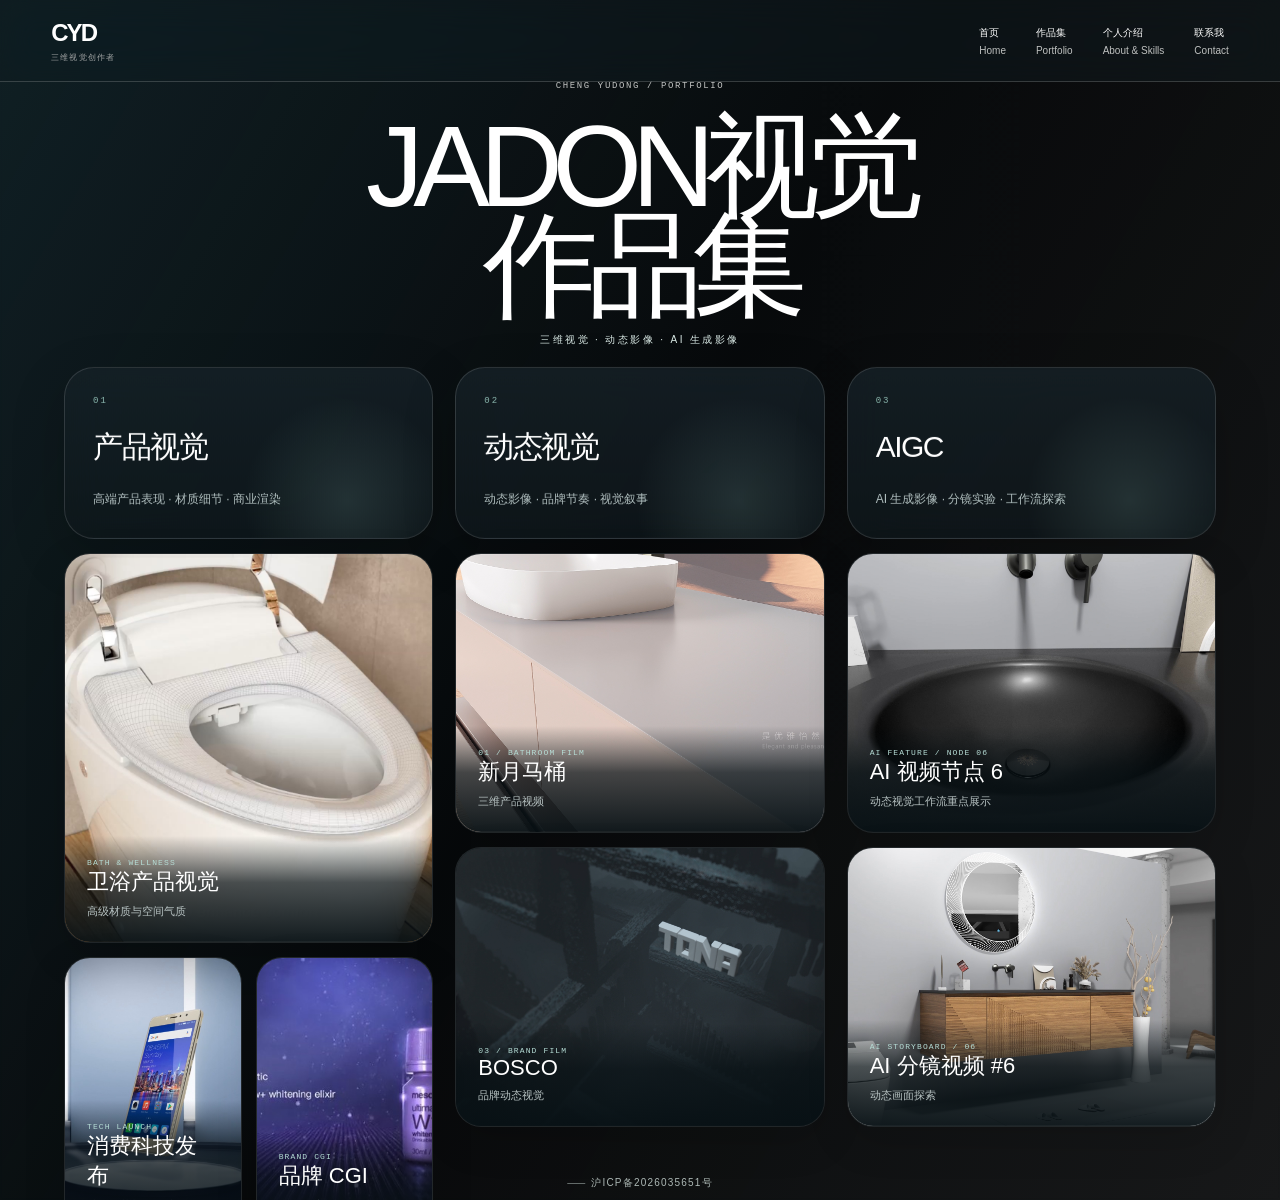
==== commit 9cd4cfc7: "Redesign homepage layout" ====
--- a/index.html
+++ b/index.html
@@ -20,7 +20,7 @@
   </header>
 
   <main class="home-main">
-    <section class="showcase showcase-extended">
+    <section class="showcase showcase-redesign">
       <section class="showcase-slide active" data-title="AI 视频节点 6" data-subtitle="AI VISUAL" data-description="" data-href="project.html?id=ai-node-6">
         <video muted loop playsinline preload="none"><source data-src="assets/videos/ai-node-6.mp4" type="video/mp4"></video>
         <div class="showcase-shade"></div>
@@ -38,76 +38,77 @@
         <div class="showcase-shade"></div>
       </section>
 
-      <div class="showcase-hud showcase-hud-extended">
-        <div class="showcase-copy showcase-glass">
+      <div class="showcase-hud showcase-hud-redesign">
+        <div class="showcase-copy showcase-copy-redesign">
           <p class="showcase-eyebrow">CHENG YUDONG / PORTFOLIO</p>
           <h1 class="showcase-title">JADON<span>视觉作品集</span></h1>
           <p class="showcase-title-cn">三维视觉 · 动态影像 · AI 生成影像</p>
         </div>
 
-        <section class="showcase-lanes" aria-label="首页分类作品预览">
-          <article class="showcase-lane showcase-lane-product">
-            <a class="showcase-lane-head" href="works.html#bath-project">
+        <section class="home-columns" aria-label="首页作品分类">
+          <article class="home-column">
+            <a class="home-column-head" href="works.html#bath-project">
               <small>01</small>
               <strong>产品视觉</strong>
               <span>高端产品表现 · 材质细节 · 商业渲染</span>
             </a>
-            <div class="showcase-preview-col showcase-preview-col-product">
-              <a class="showcase-preview-card still" href="works.html#bath-project">
+
+            <div class="home-column-body home-column-body-product">
+              <a class="home-asset home-asset-feature" href="works.html#bath-project">
                 <img src="assets/still-projects/project-08.jpg" alt="卫浴产品视觉">
                 <span><small>BATH & WELLNESS</small><b>卫浴产品视觉</b><i>高级材质与空间气质</i></span>
               </a>
-              <div class="showcase-preview-split">
-                <a class="showcase-preview-card still" href="works.html#tech-project">
-                  <img src="assets/still-projects/project-10.jpg" alt="消费科技发布">
-                  <span><small>TECH LAUNCH</small><b>消费科技发布</b><i>结构细节与发布感</i></span>
-                </a>
-                <a class="showcase-preview-card still" href="works.html#brand-project">
-                  <img src="assets/still-projects/project-47.jpg" alt="品牌 CGI">
-                  <span><small>BRAND CGI</small><b>品牌 CGI</b><i>品牌语境与视觉氛围</i></span>
-                </a>
-              </div>
+              <a class="home-asset" href="works.html#tech-project">
+                <img src="assets/still-projects/project-10.jpg" alt="消费科技发布">
+                <span><small>TECH LAUNCH</small><b>消费科技发布</b><i>结构细节与发布感</i></span>
+              </a>
+              <a class="home-asset" href="works.html#brand-project">
+                <img src="assets/still-projects/project-47.jpg" alt="品牌 CGI">
+                <span><small>BRAND CGI</small><b>品牌 CGI</b><i>品牌语境与视觉氛围</i></span>
+              </a>
             </div>
           </article>
 
-          <article class="showcase-lane">
-            <a class="showcase-lane-head" href="works.html#commercial-motion">
+          <article class="home-column">
+            <a class="home-column-head" href="works.html#commercial-motion">
               <small>02</small>
               <strong>动态视觉</strong>
               <span>动态影像 · 品牌节奏 · 视觉叙事</span>
             </a>
-            <div class="showcase-preview-col showcase-preview-col-vertical">
-              <a class="showcase-preview-card film" href="project.html?id=toilet">
-                <video muted loop playsinline preload="none" aria-label="新月马桶三维产品视频"><source data-src="assets/videos/bathroom-toilet.mp4" type="video/mp4"></video>
+
+            <div class="home-column-body">
+              <a class="home-asset" href="project.html?id=toilet">
+                <img src="assets/works/p1.jpg" alt="新月马桶">
                 <span><small>01 / BATHROOM FILM</small><b>新月马桶</b><i>三维产品视频</i></span>
               </a>
-              <a class="showcase-preview-card film" href="project.html?id=bosco">
-                <video muted loop playsinline preload="none" aria-label="BOSCO 品牌动态视觉"><source data-src="assets/videos/brand-bosco.mp4" type="video/mp4"></video>
+              <a class="home-asset" href="project.html?id=bosco">
+                <img src="assets/works/x1.jpg" alt="BOSCO 品牌动态视觉">
                 <span><small>03 / BRAND FILM</small><b>BOSCO</b><i>品牌动态视觉</i></span>
               </a>
             </div>
           </article>
 
-          <article class="showcase-lane">
-            <a class="showcase-lane-head" href="works.html#ai-motion">
+          <article class="home-column">
+            <a class="home-column-head" href="works.html#ai-motion">
               <small>03</small>
               <strong>AIGC</strong>
               <span>AI 生成影像 · 分镜实验 · 工作流探索</span>
             </a>
-            <div class="showcase-preview-col showcase-preview-col-vertical">
-              <a class="showcase-preview-card film" href="project.html?id=ai-node-6">
-                <video muted loop playsinline preload="none" aria-label="AI 视频节点 6"><source data-src="assets/videos/ai-node-6.mp4" type="video/mp4"></video>
+
+            <div class="home-column-body">
+              <a class="home-asset" href="project.html?id=ai-node-6">
+                <img src="assets/works/x4.jpg" alt="AI 视频节点 6">
                 <span><small>AI FEATURE / NODE 06</small><b>AI 视频节点 6</b><i>动态视觉工作流重点展示</i></span>
               </a>
-              <a class="showcase-preview-card film" href="project.html?id=ai-storyboard-6">
-                <video muted loop playsinline preload="none" aria-label="AI 分镜视频 6"><source data-src="assets/videos/ai-storyboard-6.mp4" type="video/mp4"></video>
+              <a class="home-asset" href="project.html?id=ai-storyboard-6">
+                <img src="assets/works/x2.jpg" alt="AI 分镜视频 6">
                 <span><small>AI STORYBOARD / 06</small><b>AI 分镜视频 #6</b><i>动态画面探索</i></span>
               </a>
             </div>
           </article>
         </section>
 
-        <div class="showcase-bottom">
+        <div class="showcase-bottom showcase-bottom-redesign">
           <span>JADON · 上海</span>
           <span>向下浏览 / 探索</span>
           <a href="profile.html">进入个人介绍 →</a>
--- a/styles.css
+++ b/styles.css
@@ -79,8 +79,9 @@
 /* Tool marks live directly on the soft-green field; the final item closes the grid as a full-width signature. */
 .software-aside .cv-card-grid{gap:0;border-top:1px solid #88aaa3;border-left:1px solid #88aaa3}.software-aside .cv-card-grid article{min-height:104px;padding:14px 8px 11px;background:transparent;border:0;border-right:1px solid #88aaa3;border-bottom:1px solid #88aaa3}.software-aside .cv-card-grid article:last-child{grid-column:span 2}.software-aside .cv-card-grid .app-icon{width:49px;height:49px;padding:0;border:0;border-radius:0;background:transparent!important}.software-aside .cv-card-grid .app-icon img{mix-blend-mode:multiply}.software-aside .cv-card-grid h3{font-size:9px;font-weight:600;letter-spacing:.01em}@media(max-width:800px){.software-aside .cv-card-grid article:last-child{grid-column:span 2}}
 
-/* A wide title plaque keeps the home mark closer to the visual centre than a tall card. */
-.showcase-hud{left:50%;top:56%;transform:translate(-50%,-50%);width:min(1280px,90vw);gap:14px}.showcase-hud .showcase-copy{padding:0;border:0;border-radius:0;background:transparent;backdrop-filter:none;-webkit-backdrop-filter:none;box-shadow:none;text-align:center;width:min(720px,100%)}.showcase-glass .showcase-eyebrow{display:inline-block;padding:0 13px;border-left:1px solid #a9d4cc;border-right:1px solid #a9d4cc;color:#dbeae6;font-size:9px;line-height:1.15;letter-spacing:.24em}.showcase-glass .showcase-title{margin:24px 0 0;font-family:Manrope,"Helvetica Neue",sans-serif;font-size:clamp(62px,7.3vw,104px);font-weight:500;line-height:.86;letter-spacing:-.065em;white-space:normal;color:#fff}.showcase-glass .showcase-title span{display:block;margin-top:17px;font-family:"Noto Serif SC","Songti SC",serif;font-size:.3em;font-weight:400;line-height:1;letter-spacing:.2em;color:#b2ded5}.showcase-title-cn{margin:24px 0 12px;font-size:10px;font-weight:500;letter-spacing:.2em;color:#e1efeb}.showcase-hud .showcase-bottom{width:100%;max-width:700px;padding-top:0}.showcase-directory{width:min(1550px,100%);display:grid;grid-template-columns:repeat(3,minmax(0,1fr));gap:18px;padding:4px 0 10px}.showcase-directory a{display:flex;flex-direction:column;justify-content:space-between;align-items:flex-start;gap:18px;min-height:168px;padding:26px 28px 22px;border:1px solid #ffffff24;border-radius:28px;background:linear-gradient(180deg,#162127d6,#0f171bd1);box-shadow:0 18px 54px #00000030;backdrop-filter:blur(18px) saturate(135%);-webkit-backdrop-filter:blur(18px) saturate(135%);color:#fff;text-decoration:none;transition:transform .32s ease,border-color .32s ease,background .32s ease,box-shadow .32s ease;position:relative;overflow:hidden}.showcase-directory a:before{content:"";position:absolute;right:-28px;bottom:-70px;width:210px;height:210px;border-radius:50%;background:radial-gradient(circle,#9dd3ca29 0,transparent 70%);pointer-events:none;transition:transform .35s ease,opacity .35s ease;opacity:.7}.showcase-directory a:hover{transform:translateY(-7px);border-color:#9fd1c7;background:linear-gradient(180deg,#1b2a31e8,#132026ef);box-shadow:0 26px 70px #00000045}.showcase-directory a:hover:before{transform:scale(1.12);opacity:1}.showcase-directory small{font:9px "DM Mono",monospace;letter-spacing:.22em;color:#8cb8af}.showcase-directory strong{font-size:30px;font-weight:500;letter-spacing:-.05em;line-height:1}.showcase-directory span{max-width:320px;font-size:12px;line-height:1.8;color:#b2c0c0}@media(max-width:800px){.showcase-hud{top:57%;width:min(460px,90vw);gap:12px}.showcase-hud .showcase-copy{padding:0;width:100%}.showcase-glass .showcase-eyebrow{font-size:8px;letter-spacing:.16em}.showcase-glass .showcase-title{font-size:clamp(53px,14vw,74px);letter-spacing:-.06em}.showcase-glass .showcase-title span{margin-top:13px;font-size:.34em;letter-spacing:.15em}.showcase-title-cn{margin:18px 0 10px;font-size:9px;letter-spacing:.1em}.showcase-directory{grid-template-columns:1fr;gap:10px;padding-bottom:8px}.showcase-directory a{min-height:104px;padding:16px 16px 15px;border-radius:20px}.showcase-directory strong{font-size:20px}.showcase-directory span{max-width:none;font-size:10px;line-height:1.65}}
+/* Homepage redesign: calmer hierarchy, stronger spacing, cleaner premium lanes. */
+.showcase-redesign{min-height:1200px}.showcase-hud{left:50%;top:56%;transform:translate(-50%,-50%);width:min(1360px,90vw);display:flex;flex-direction:column;align-items:center;gap:20px}.showcase-copy-redesign{padding:0;border:0;background:transparent;box-shadow:none;text-align:center;width:min(720px,100%)}.showcase-glass .showcase-eyebrow{display:inline-block;padding:0 13px;border-left:1px solid #a9d4cc;border-right:1px solid #a9d4cc;color:#dbeae6;font-size:9px;line-height:1.15;letter-spacing:.24em}.showcase-glass .showcase-title{margin:18px 0 0;font-family:Manrope,"Helvetica Neue",sans-serif;font-size:clamp(62px,7vw,104px);font-weight:500;line-height:.84;letter-spacing:-.07em;color:#fff}.showcase-glass .showcase-title span{display:block;margin-top:16px;font-family:"Noto Serif SC","Songti SC",serif;font-size:.3em;font-weight:400;letter-spacing:.2em;color:#b2ded5}.showcase-title-cn{margin:18px 0 0;font-size:10px;font-weight:500;letter-spacing:.24em;color:#d9e9e5}.home-columns{width:min(1360px,100%);display:grid;grid-template-columns:repeat(3,minmax(0,1fr));gap:22px;align-items:start}.home-column{display:flex;flex-direction:column;gap:14px}.home-column-head{display:flex;flex-direction:column;align-items:flex-start;justify-content:space-between;gap:18px;min-height:172px;padding:28px;border:1px solid #ffffff22;border-radius:30px;background:linear-gradient(180deg,#162127d4,#0f171bd0);backdrop-filter:blur(18px) saturate(135%);-webkit-backdrop-filter:blur(18px) saturate(135%);box-shadow:0 18px 54px #00000030;color:#fff;text-decoration:none;position:relative;overflow:hidden}.home-column-head:before{content:"";position:absolute;right:-20px;bottom:-68px;width:210px;height:210px;border-radius:50%;background:radial-gradient(circle,#9dd3ca24 0,transparent 70%)}.home-column-head small{font:9px "DM Mono",monospace;letter-spacing:.22em;color:#8cb8af}.home-column-head strong{font-size:30px;font-weight:500;letter-spacing:-.05em;line-height:1}.home-column-head span{font-size:12px;line-height:1.8;color:#b2c0c0;max-width:320px}.home-column-body{display:grid;grid-template-columns:1fr;gap:14px}.home-column-body-product{grid-template-columns:1fr 1fr;grid-template-areas:"feature feature" "left right"}.home-column-body-product .home-asset-feature{grid-area:feature;min-height:390px}.home-column-body-product .home-asset:nth-of-type(2){grid-area:left}.home-column-body-product .home-asset:nth-of-type(3){grid-area:right}.home-asset{position:relative;display:block;min-height:280px;border-radius:26px;overflow:hidden;background:#0f1518;color:#fff;text-decoration:none;border:1px solid #ffffff14;box-shadow:0 14px 40px #00000026}.home-asset img{width:100%;height:100%;display:block;object-fit:cover;transition:transform .7s ease,filter .35s}.home-asset span{position:absolute;left:0;right:0;bottom:0;padding:22px;display:flex;flex-direction:column;background:linear-gradient(180deg,transparent 0,#071014b8 44%,#071014f2 100%)}.home-asset small{font:8px "DM Mono",monospace;color:#b6ddd6;letter-spacing:.14em}.home-asset b{font-size:22px;font-weight:400;margin-top:auto}.home-asset i{font-size:11px;font-style:normal;color:#b7c2c2;margin-top:6px;line-height:1.6}.home-asset:hover img{transform:scale(1.04);filter:brightness(.86)}.showcase-bottom-redesign{width:min(1360px,100%);max-width:none;position:static;display:flex;justify-content:space-between;align-items:center;padding-top:4px}
+@media(max-width:800px){.showcase-redesign{min-height:1700px}.showcase-hud{top:56%;width:min(460px,90vw);gap:14px}.showcase-copy-redesign{width:100%}.showcase-glass .showcase-title{font-size:clamp(52px,14vw,74px)}.showcase-glass .showcase-title span{margin-top:13px;font-size:.34em;letter-spacing:.15em}.showcase-title-cn{font-size:9px;letter-spacing:.14em}.home-columns{grid-template-columns:1fr;gap:14px}.home-column-head{min-height:122px;padding:20px;border-radius:22px}.home-column-head strong{font-size:22px}.home-column-head span{max-width:none;font-size:10px;line-height:1.65}.home-column-body-product{grid-template-columns:1fr 1fr;grid-template-areas:"feature feature" "left right"}.home-column-body-product .home-asset-feature{min-height:220px}.home-asset{min-height:200px;border-radius:20px}.home-asset span{padding:14px}.home-asset b{font-size:16px}.home-asset i{font-size:10px;line-height:1.55}.showcase-bottom-redesign{display:grid;grid-template-columns:1fr;gap:8px}}
 
 .site-icp{display:inline-flex;align-items:center;gap:6px;font:500 10px "DM Mono","Noto Sans SC",sans-serif;letter-spacing:.12em;text-decoration:none;opacity:.72;transition:opacity .25s ease,color .25s ease}
 .site-icp:hover{opacity:1}
@@ -92,6 +93,3 @@
 .project-footer{align-items:center}
 .project-footer-meta{display:flex;align-items:center;gap:26px}
 .project-footer .site-icp{color:#5f6769}
-
-.showcase-hud-extended{top:54%;gap:16px}.showcase-lanes{width:min(1550px,100%);display:grid;grid-template-columns:repeat(3,minmax(0,1fr));gap:18px;padding:0}.showcase-lane{display:flex;flex-direction:column;gap:0}.showcase-lane-head{display:flex;flex-direction:column;justify-content:space-between;align-items:flex-start;gap:18px;min-height:168px;padding:26px 28px 22px;border:1px solid #ffffff24;border-radius:28px 28px 0 0;background:linear-gradient(180deg,#162127d6,#0f171bd1);box-shadow:0 18px 54px #00000030;backdrop-filter:blur(18px) saturate(135%);-webkit-backdrop-filter:blur(18px) saturate(135%);color:#fff;text-decoration:none;position:relative;overflow:hidden}.showcase-lane-head:before{content:"";position:absolute;right:-28px;bottom:-70px;width:210px;height:210px;border-radius:50%;background:radial-gradient(circle,#9dd3ca29 0,transparent 70%);pointer-events:none;opacity:.7}.showcase-lane-head small{font:9px "DM Mono",monospace;letter-spacing:.22em;color:#8cb8af}.showcase-lane-head strong{font-size:30px;font-weight:500;letter-spacing:-.05em;line-height:1}.showcase-lane-head span{max-width:320px;font-size:12px;line-height:1.8;color:#b2c0c0}.showcase-preview-col{display:grid;grid-template-rows:1fr 1fr;gap:14px;min-height:630px;padding-top:0}.showcase-preview-col-product{grid-template-rows:1.08fr .92fr}.showcase-preview-col-vertical{grid-template-rows:1fr 1fr}.showcase-preview-split{display:grid;grid-template-columns:1fr 1fr;gap:14px}.showcase-preview-card{position:relative;overflow:hidden;display:block;min-height:300px;border-radius:0 0 24px 24px;background:#10171b;color:#fff;text-decoration:none;border:1px solid #ffffff1a;border-top:0;box-shadow:0 16px 44px #00000024}.showcase-preview-col .showcase-preview-card+.showcase-preview-card,.showcase-preview-split .showcase-preview-card{border-radius:24px;border-top:1px solid #ffffff1a}.showcase-preview-card img,.showcase-preview-card video{width:100%;height:100%;display:block;object-fit:cover;transition:transform .7s ease,filter .35s;background:#11171a}.showcase-preview-card span{position:absolute;left:0;right:0;bottom:0;padding:22px;display:flex;flex-direction:column;background:linear-gradient(180deg,transparent 0,#071014bf 44%,#071014f2 100%)}.showcase-preview-card small{font:8px "DM Mono",monospace;color:#b6ddd6;letter-spacing:.14em}.showcase-preview-card b{font-size:20px;font-weight:400;margin-top:auto}.showcase-preview-card i{font-size:11px;font-style:normal;color:#b7c2c2;margin-top:6px;line-height:1.6}.showcase-preview-card:hover img,.showcase-preview-card:hover video{transform:scale(1.04);filter:brightness(.86)}
-@media(max-width:800px){.showcase-hud .showcase-bottom{display:grid;grid-template-columns:1fr;gap:8px}.showcase-icp{left:50%;right:auto;bottom:max(8px,env(safe-area-inset-bottom,0px));transform:translateX(-50%)}.showcase-hud-extended{top:56%;gap:12px}.showcase-lanes{grid-template-columns:1fr;gap:10px}.showcase-lane-head{min-height:110px;padding:18px 18px 16px;border-radius:20px 20px 0 0;gap:10px}.showcase-lane-head strong{font-size:20px}.showcase-lane-head span{max-width:none;font-size:10px;line-height:1.65}.showcase-preview-col,.showcase-preview-col-product,.showcase-preview-col-vertical{min-height:auto;gap:10px;grid-template-rows:auto}.showcase-preview-split{grid-template-columns:1fr 1fr;gap:10px}.showcase-preview-card{min-height:200px;border-radius:0 0 18px 18px}.showcase-preview-col .showcase-preview-card+.showcase-preview-card,.showcase-preview-split .showcase-preview-card{border-radius:18px}.showcase-preview-card span{padding:14px}.showcase-preview-card b{font-size:15px}.showcase-preview-card i{font-size:10px;line-height:1.55}.contact-foot{height:auto;min-height:44px;padding:12px 0;gap:10px;flex-wrap:wrap}.project-footer{display:grid;gap:14px}.project-footer-meta{gap:14px;flex-wrap:wrap}.cv-footer .site-icp,.portfolio-footer .site-icp{margin-top:14px}}
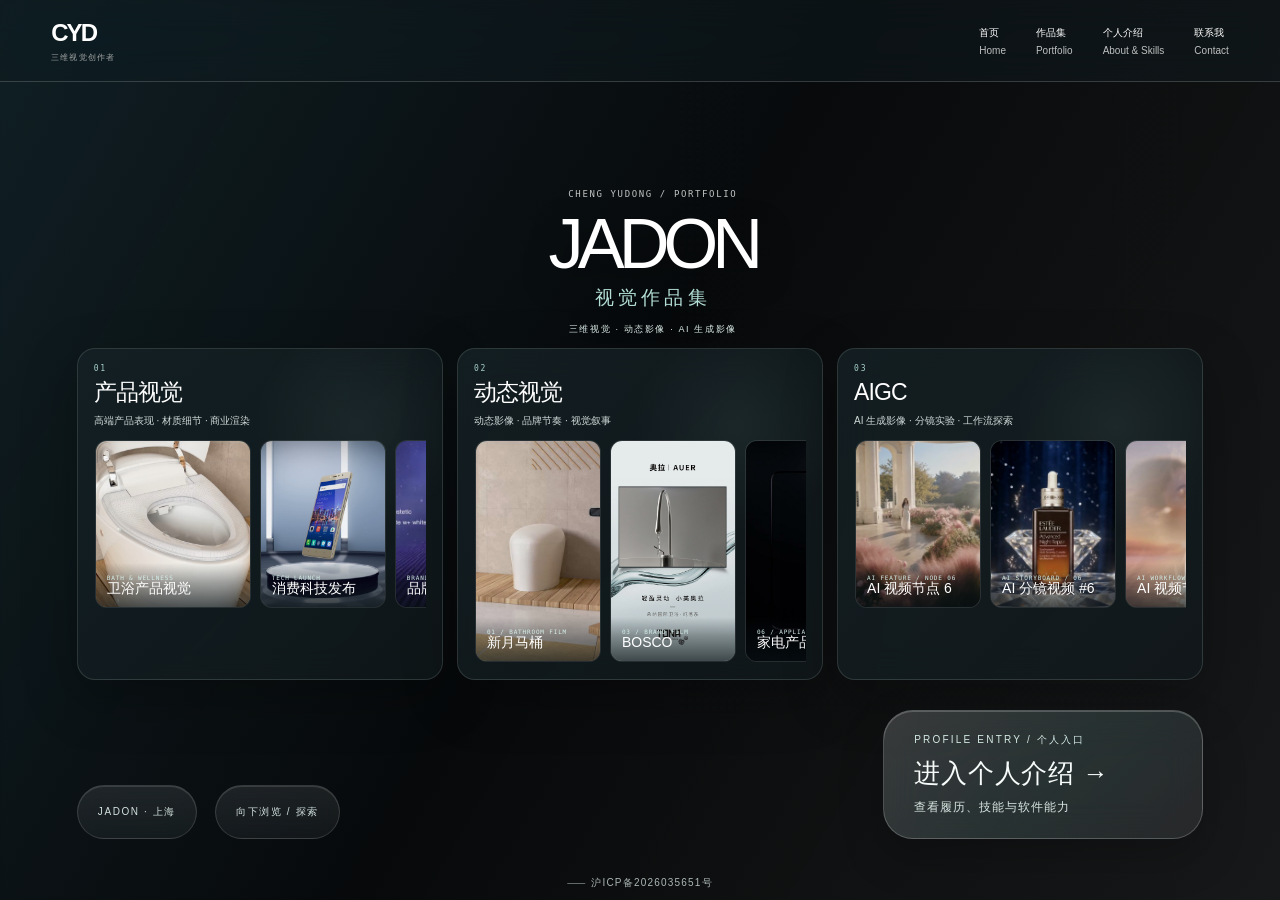
==== commit fdede845: "Update portfolio layout and project gallery" ====
--- a/index.html
+++ b/index.html
@@ -41,7 +41,7 @@
       <div class="showcase-hud showcase-hud-redesign">
         <div class="showcase-copy showcase-copy-redesign">
           <p class="showcase-eyebrow">CHENG YUDONG / PORTFOLIO</p>
-          <h1 class="showcase-title">JADON<span>视觉作品集</span></h1>
+          <h1 class="showcase-title"><b>JADON</b><span>视觉作品集</span></h1>
           <p class="showcase-title-cn">三维视觉 · 动态影像 · AI 生成影像</p>
         </div>
 
@@ -66,6 +66,26 @@
                 <img src="assets/still-projects/project-47.jpg" alt="品牌 CGI">
                 <span><small>BRAND CGI</small><b>品牌 CGI</b><i>品牌语境与视觉氛围</i></span>
               </a>
+              <a class="home-asset" href="works.html#bath-project">
+                <img src="assets/still-projects/project-25.jpg" alt="智能卫浴交互">
+                <span><small>SMART SANITARY</small><b>智能卫浴交互</b><i>洁净界面与智能体验</i></span>
+              </a>
+              <a class="home-asset" href="works.html#tech-project">
+                <img src="assets/still-projects/project-12.jpg" alt="消费科技细节">
+                <span><small>PRODUCT DETAIL</small><b>消费科技细节</b><i>结构语言与发光层次</i></span>
+              </a>
+              <a class="home-asset" href="works.html#brand-project">
+                <img src="assets/still-projects/studio/beauty-02.jpg" alt="美妆产品主画面">
+                <span><small>BEAUTY UNIVERSE</small><b>美妆产品主画面</b><i>高级材质与空间氛围</i></span>
+              </a>
+              <a class="home-asset" href="works.html#brand-project">
+                <img src="assets/home-gallery/mystic.jpg" alt="美斯蒂克产品视觉">
+                <span><small>PRODUCT CAMPAIGN</small><b>美斯蒂克产品视觉</b><i>产品细节与光影氛围</i></span>
+              </a>
+              <a class="home-asset" href="works.html#tech-project">
+                <img src="assets/home-gallery/keyboard.jpg" alt="智能设备视觉">
+                <span><small>SMART DEVICE</small><b>智能设备视觉</b><i>科技产品动态画面</i></span>
+              </a>
             </div>
           </article>
 
@@ -78,12 +98,40 @@
 
             <div class="home-column-body">
               <a class="home-asset" href="project.html?id=toilet">
-                <img src="assets/works/p1.jpg" alt="新月马桶">
+                <img src="assets/posters/bathroom-toilet.jpg" alt="新月马桶">
                 <span><small>01 / BATHROOM FILM</small><b>新月马桶</b><i>三维产品视频</i></span>
               </a>
               <a class="home-asset" href="project.html?id=bosco">
-                <img src="assets/works/x1.jpg" alt="BOSCO 品牌动态视觉">
+                <img src="assets/posters/brand-bosco.jpg" alt="BOSCO 品牌动态视觉">
                 <span><small>03 / BRAND FILM</small><b>BOSCO</b><i>品牌动态视觉</i></span>
+              </a>
+              <a class="home-asset" href="project.html?id=appliance">
+                <img src="assets/posters/appliance-2024.jpg" alt="家电产品三维视觉影片">
+                <span><small>06 / APPLIANCE FILM</small><b>家电产品</b><i>三维视觉影片</i></span>
+              </a>
+              <a class="home-asset" href="project.html?id=oppo">
+                <img src="assets/posters/brand-oppo.jpg" alt="OPPO 产品广告片">
+                <span><small>05 / PRODUCT CAMPAIGN</small><b>OPPO</b><i>产品广告片</i></span>
+              </a>
+              <a class="home-asset" href="project.html?id=qsj">
+                <img src="assets/posters/brand-qsj.jpg" alt="商业产品品牌影像">
+                <span><small>04 / COMMERCIAL FILM</small><b>商业产品</b><i>品牌三维影像</i></span>
+              </a>
+              <a class="home-asset" href="works.html#commercial-motion">
+                <img src="assets/home-gallery/tubler.jpg" alt="Tubler 动态视觉">
+                <span><small>TUBLER FILM</small><b>Tubler 动态视觉</b><i>商业产品动态影像</i></span>
+              </a>
+              <a class="home-asset" href="works.html#commercial-motion">
+                <img src="assets/home-gallery/faucet.jpg" alt="龙头产品影像">
+                <span><small>FAUCET FILM</small><b>龙头产品影像</b><i>材质与镜头节奏</i></span>
+              </a>
+              <a class="home-asset" href="works.html#commercial-motion">
+                <img src="assets/home-gallery/kohler-water.jpg" alt="科勒净水视觉">
+                <span><small>WATER SYSTEM</small><b>科勒净水视觉</b><i>产品功能动态表现</i></span>
+              </a>
+              <a class="home-asset" href="works.html#commercial-motion">
+                <img src="assets/home-gallery/brilliance.jpg" alt="璀璨动态视觉">
+                <span><small>BRILLIANCE FILM</small><b>璀璨动态视觉</b><i>色彩与镜头氛围</i></span>
               </a>
             </div>
           </article>
@@ -97,12 +145,24 @@
 
             <div class="home-column-body">
               <a class="home-asset" href="project.html?id=ai-node-6">
-                <img src="assets/works/x4.jpg" alt="AI 视频节点 6">
+                <img src="assets/posters/ai-node-6.jpg" alt="AI 视频节点 6">
                 <span><small>AI FEATURE / NODE 06</small><b>AI 视频节点 6</b><i>动态视觉工作流重点展示</i></span>
               </a>
               <a class="home-asset" href="project.html?id=ai-storyboard-6">
-                <img src="assets/works/x2.jpg" alt="AI 分镜视频 6">
+                <img src="assets/posters/ai-storyboard-6.jpg" alt="AI 分镜视频 6">
                 <span><small>AI STORYBOARD / 06</small><b>AI 分镜视频 #6</b><i>动态画面探索</i></span>
+              </a>
+              <a class="home-asset" href="project.html?id=ai-node-2">
+                <img src="assets/posters/ai-node-2.jpg" alt="AI 视频节点 2">
+                <span><small>AI WORKFLOW / NODE 02</small><b>AI 视频节点 2</b><i>动态视觉流程实验</i></span>
+              </a>
+              <a class="home-asset" href="project.html?id=ai-storyboard-2">
+                <img src="assets/posters/ai-storyboard-2.jpg" alt="AI 分镜视频 2">
+                <span><small>AI STORYBOARD / 02</small><b>AI 分镜视频 #2</b><i>视觉节奏实验</i></span>
+              </a>
+              <a class="home-asset" href="project.html?id=ai-storyboard-1">
+                <img src="assets/posters/ai-storyboard-1.jpg" alt="AI 分镜视频 1">
+                <span><small>AI STORYBOARD / 01</small><b>AI 分镜视频 #1</b><i>镜头与叙事探索</i></span>
               </a>
             </div>
           </article>
--- a/styles.css
+++ b/styles.css
@@ -29,7 +29,7 @@
 @media(max-width:800px){.cinema-header,.inner-header{height:68px;padding:0 6vw}.cinema-header nav,.inner-header nav{position:absolute;top:68px;left:0;right:0;padding:25px 6vw;background:#111416;display:none;flex-direction:column;gap:19px}.cinema-header nav.open,.inner-header nav.open{display:flex}.cinema-header .menu-toggle,.inner-header .menu-toggle{display:flex;margin-left:auto;border:0;background:none;flex-direction:column;gap:6px}.cinema-header .menu-toggle i,.inner-header .menu-toggle i{width:25px;height:1px;background:currentColor}.cinema-stage{min-height:760px}.cinema-copy{left:6vw;right:6vw;top:17%}.cinema-copy h1{font-size:49px}.cinema-copy>p:not(.cinema-kicker) br{display:none}.cinema-portals{left:6vw;right:6vw;bottom:66px;width:auto;grid-template-columns:1fr}.cinema-portals a{min-height:70px;border-right:1px solid #ffffff3d;flex-direction:row;align-items:center;gap:15px}.cinema-portals strong{margin:0}.cinema-portals span{margin-left:auto;margin-right:25px}.cinema-portals b{top:26px}.cinema-foot{left:6vw;right:6vw;bottom:14px}.profile-hero{padding:70px 6vw 75px;grid-template-columns:1fr;gap:30px}.page-index{display:none}.profile-hero h1{font-size:58px}.profile-hero figure{max-width:380px}.profile-story{padding:75px 6vw;grid-template-columns:1fr;gap:40px}.software-section,.capability-section,.career-section{padding:75px 6vw}.software-grid,.capability-grid{grid-template-columns:1fr 1fr}.software-grid article{padding:24px;min-height:245px}.capability-grid article{min-height:220px;padding:22px}.career-section article{grid-template-columns:1fr;gap:8px}.career-section p{margin:4px 0}.inner-footer{padding:75px 6vw 25px;grid-template-columns:1fr}.inner-footer>a{grid-template-columns:65px 1fr auto}.inner-footer>p{grid-column:span 1}.portfolio-main{padding:70px 6vw 80px}.portfolio-title{display:block;margin-bottom:45px}.portfolio-title h1{font-size:60px}.portfolio-title>p{margin-top:35px}.film-grid{grid-template-columns:1fr 1fr;gap:10px}.film-card,.film-card.film-wide{grid-column:span 1;min-height:210px}.film-card span{padding:15px}.film-card b{font-size:15px}.film-card strong{display:none}.portfolio-footer{padding:70px 6vw 25px}.project-page .inner-header{position:absolute}.project-footer{padding:30px 6vw}.contact-main{padding:100px 6vw 70px;align-items:flex-start}.contact-main h1{font-size:57px;margin-top:35px}.contact-main section>a{grid-template-columns:1fr auto;margin-top:55px}.contact-main section>a small{grid-column:span 2;margin-bottom:10px}.contact-main section>a strong{font-size:35px}.contact-main aside{left:6vw;right:auto;bottom:60px}.contact-orbit{width:480px;height:480px;right:-280px}.contact-foot{margin:0 6vw}.contact-foot span:last-child{display:none}}
 
 /* Full-screen work carousel, shaped around the reference site's homepage rhythm. */
-.showcase-home{background:#090a0b;color:#fff;overflow-x:hidden}.home-main{background:#090a0b}.showcase-nav{height:82px;position:fixed;z-index:10;inset:0 0 auto;display:flex;align-items:center;padding:0 4vw;border-bottom:1px solid #ffffff2c}.showcase-mark{color:#fff;text-decoration:none;font-size:24px;font-weight:600;letter-spacing:-.08em}.showcase-mark span{display:block;font:8px "DM Mono",monospace;letter-spacing:.14em;color:#a2a5a5;margin-top:5px}.showcase-nav nav{display:flex;gap:30px;margin-left:auto}.showcase-nav nav a{color:#fff;text-decoration:none;font:10px "DM Mono",monospace;display:flex;flex-direction:column;gap:5px;padding:10px 0}.showcase-nav nav a small{font:10px "Noto Sans SC",sans-serif;color:#bfc1c0}.showcase-nav nav a.active{color:#fff}.showcase{height:100vh;min-height:860px;position:relative;overflow:hidden}.showcase-extended{min-height:1180px}.showcase-slide{position:absolute;inset:0;opacity:0;visibility:hidden;transition:opacity .9s ease,visibility 0s linear .9s}.showcase-slide.active{opacity:1;visibility:visible;transition:opacity .9s ease}.showcase-slide video{width:100%;height:100%;object-fit:cover;filter:saturate(.72) contrast(1.08)}.showcase-shade{position:absolute;inset:0;background:linear-gradient(90deg,#08090ae8 0%,#08090a9c 36%,#08090a22 72%,#08090a88),linear-gradient(0deg,#08090ac7 0%,transparent 50%)}.showcase-copy{position:absolute;z-index:3;left:9vw;top:27%;max-width:650px}.showcase-eyebrow{font:9px "DM Mono",monospace;letter-spacing:.18em;color:#c2c4c3}.showcase-copy h1{font-size:clamp(65px,9vw,145px);line-height:.86;font-weight:300;letter-spacing:-.09em;margin:26px 0 16px}.showcase-subtitle{font:11px "DM Mono",monospace;letter-spacing:.17em;color:#d4d6d5;margin:0}.showcase-description{max-width:400px;margin:24px 0;color:#c7c9c8;font-size:14px;line-height:1.9}.showcase-link{display:inline-flex;gap:38px;border-bottom:1px solid #ffffff75;padding:0 0 9px;color:#fff;text-decoration:none;font-size:12px}.showcase-link b{font-size:17px;font-weight:300}.showcase-controls{position:absolute;z-index:4;left:9vw;bottom:17%;display:flex;align-items:center;gap:18px}.showcase-arrow{width:43px;height:43px;border:1px solid #ffffff5f;background:#0b0c0cb3;color:#fff;font-size:17px;cursor:pointer;transition:.25s}.showcase-arrow:hover{background:#fff;color:#111}.showcase-count{display:flex;align-items:center;gap:10px;font:10px "DM Mono",monospace;letter-spacing:.12em}.showcase-count b{font-size:15px;font-weight:400}.showcase-count i{display:block;width:42px;height:1px;background:#ffffff65}.showcase-count span{color:#979b9a}.showcase-rail{position:absolute;z-index:4;right:4vw;bottom:13%;display:flex;gap:2px}.showcase-rail button{width:120px;min-height:60px;padding:10px;background:#0a0b0bb0;border:1px solid #ffffff2d;color:#8e9291;text-align:left;cursor:pointer;transition:.3s}.showcase-rail button span{display:block;font:8px "DM Mono",monospace;margin-bottom:7px}.showcase-rail button b{font-size:11px;font-weight:400}.showcase-rail button.active{color:#fff;background:#ffffff25;border-color:#ffffff9b}.showcase-bottom{position:absolute;z-index:4;bottom:23px;left:4vw;right:4vw;display:flex;justify-content:space-between;align-items:center;font:8px "DM Mono",monospace;letter-spacing:.14em;color:#a1a4a3}.showcase-bottom a{color:#fff;text-decoration:none}
+.showcase-home{background:#090a0b;color:#fff;overflow-x:hidden}.home-main{background:#090a0b}.showcase-nav{height:82px;position:fixed;z-index:10;inset:0 0 auto;display:flex;align-items:center;padding:0 4vw;border-bottom:1px solid #ffffff2c}.showcase-mark{color:#fff;text-decoration:none;font-size:24px;font-weight:600;letter-spacing:-.08em}.showcase-mark span{display:block;font:8px "DM Mono",monospace;letter-spacing:.14em;color:#a2a5a5;margin-top:5px}.showcase-nav nav{display:flex;gap:30px;margin-left:auto}.showcase-nav nav a{color:#fff;text-decoration:none;font:10px "DM Mono",monospace;display:flex;flex-direction:column;gap:5px;padding:10px 0}.showcase-nav nav a small{font:10px "Noto Sans SC",sans-serif;color:#bfc1c0}.showcase-nav nav a.active{color:#fff}.showcase{height:100vh;min-height:860px;position:relative;overflow:hidden}.showcase-extended{min-height:1180px}.showcase-slide{position:absolute;inset:0;opacity:0;visibility:hidden;transition:opacity .9s ease,visibility 0s linear .9s}.showcase-slide.active{opacity:1;visibility:visible;transition:opacity .9s ease}.showcase-slide video{width:100%;height:100%;object-fit:cover;filter:saturate(.78) contrast(1.04)}.showcase-shade{position:absolute;inset:0;background:linear-gradient(90deg,#08090ab8 0%,#08090a68 36%,#08090a10 72%,#08090a50),linear-gradient(0deg,#08090a66 0%,transparent 52%)}.showcase-copy{position:absolute;z-index:3;left:9vw;top:27%;max-width:650px}.showcase-eyebrow{font:9px "DM Mono",monospace;letter-spacing:.18em;color:#c2c4c3}.showcase-copy h1{font-size:clamp(65px,9vw,145px);line-height:.86;font-weight:300;letter-spacing:-.09em;margin:26px 0 16px}.showcase-subtitle{font:11px "DM Mono",monospace;letter-spacing:.17em;color:#d4d6d5;margin:0}.showcase-description{max-width:400px;margin:24px 0;color:#c7c9c8;font-size:14px;line-height:1.9}.showcase-link{display:inline-flex;gap:38px;border-bottom:1px solid #ffffff75;padding:0 0 9px;color:#fff;text-decoration:none;font-size:12px}.showcase-link b{font-size:17px;font-weight:300}.showcase-controls{position:absolute;z-index:4;left:9vw;bottom:17%;display:flex;align-items:center;gap:18px}.showcase-arrow{width:43px;height:43px;border:1px solid #ffffff5f;background:#0b0c0cb3;color:#fff;font-size:17px;cursor:pointer;transition:.25s}.showcase-arrow:hover{background:#fff;color:#111}.showcase-count{display:flex;align-items:center;gap:10px;font:10px "DM Mono",monospace;letter-spacing:.12em}.showcase-count b{font-size:15px;font-weight:400}.showcase-count i{display:block;width:42px;height:1px;background:#ffffff65}.showcase-count span{color:#979b9a}.showcase-rail{position:absolute;z-index:4;right:4vw;bottom:13%;display:flex;gap:2px}.showcase-rail button{width:120px;min-height:60px;padding:10px;background:#0a0b0bb0;border:1px solid #ffffff2d;color:#8e9291;text-align:left;cursor:pointer;transition:.3s}.showcase-rail button span{display:block;font:8px "DM Mono",monospace;margin-bottom:7px}.showcase-rail button b{font-size:11px;font-weight:400}.showcase-rail button.active{color:#fff;background:#ffffff25;border-color:#ffffff9b}.showcase-bottom{position:absolute;z-index:4;bottom:23px;left:4vw;right:4vw;display:flex;justify-content:space-between;align-items:center;font:8px "DM Mono",monospace;letter-spacing:.14em;color:#a1a4a3}.showcase-bottom a{color:#fff;text-decoration:none}
 @media(max-width:800px){.showcase-nav{height:68px;padding:0 6vw}.showcase-nav nav{position:absolute;top:68px;left:0;right:0;display:none;padding:22px 6vw;background:#0a0b0c;flex-direction:column;gap:8px}.showcase-nav nav.open{display:flex}.showcase-nav .menu-toggle{display:flex;margin-left:auto;border:0;background:none;flex-direction:column;gap:6px}.showcase-nav .menu-toggle i{width:24px;height:1px;background:#fff}.showcase{min-height:760px;height:auto;padding-top:68px}.showcase-extended{min-height:1380px}.showcase-copy{left:6vw;right:6vw;top:22%}.showcase-copy h1{font-size:59px}.showcase-description{font-size:13px;max-width:310px}.showcase-controls{left:6vw;bottom:23%}.showcase-rail{left:6vw;right:6vw;bottom:11%;overflow:auto}.showcase-rail button{min-width:112px}.showcase-bottom{left:6vw;right:6vw;bottom:18px}.showcase-bottom span:nth-child(2){display:none}}
 
 /* Personal CV page: large editorial profile, tool cards, and skill cards. */
@@ -80,16 +80,151 @@
 .software-aside .cv-card-grid{gap:0;border-top:1px solid #88aaa3;border-left:1px solid #88aaa3}.software-aside .cv-card-grid article{min-height:104px;padding:14px 8px 11px;background:transparent;border:0;border-right:1px solid #88aaa3;border-bottom:1px solid #88aaa3}.software-aside .cv-card-grid article:last-child{grid-column:span 2}.software-aside .cv-card-grid .app-icon{width:49px;height:49px;padding:0;border:0;border-radius:0;background:transparent!important}.software-aside .cv-card-grid .app-icon img{mix-blend-mode:multiply}.software-aside .cv-card-grid h3{font-size:9px;font-weight:600;letter-spacing:.01em}@media(max-width:800px){.software-aside .cv-card-grid article:last-child{grid-column:span 2}}
 
 /* Homepage redesign: calmer hierarchy, stronger spacing, cleaner premium lanes. */
-.showcase-redesign{min-height:1200px}.showcase-hud{left:50%;top:56%;transform:translate(-50%,-50%);width:min(1360px,90vw);display:flex;flex-direction:column;align-items:center;gap:20px}.showcase-copy-redesign{padding:0;border:0;background:transparent;box-shadow:none;text-align:center;width:min(720px,100%)}.showcase-glass .showcase-eyebrow{display:inline-block;padding:0 13px;border-left:1px solid #a9d4cc;border-right:1px solid #a9d4cc;color:#dbeae6;font-size:9px;line-height:1.15;letter-spacing:.24em}.showcase-glass .showcase-title{margin:18px 0 0;font-family:Manrope,"Helvetica Neue",sans-serif;font-size:clamp(62px,7vw,104px);font-weight:500;line-height:.84;letter-spacing:-.07em;color:#fff}.showcase-glass .showcase-title span{display:block;margin-top:16px;font-family:"Noto Serif SC","Songti SC",serif;font-size:.3em;font-weight:400;letter-spacing:.2em;color:#b2ded5}.showcase-title-cn{margin:18px 0 0;font-size:10px;font-weight:500;letter-spacing:.24em;color:#d9e9e5}.home-columns{width:min(1360px,100%);display:grid;grid-template-columns:repeat(3,minmax(0,1fr));gap:22px;align-items:start}.home-column{display:flex;flex-direction:column;gap:14px}.home-column-head{display:flex;flex-direction:column;align-items:flex-start;justify-content:space-between;gap:18px;min-height:172px;padding:28px;border:1px solid #ffffff22;border-radius:30px;background:linear-gradient(180deg,#162127d4,#0f171bd0);backdrop-filter:blur(18px) saturate(135%);-webkit-backdrop-filter:blur(18px) saturate(135%);box-shadow:0 18px 54px #00000030;color:#fff;text-decoration:none;position:relative;overflow:hidden}.home-column-head:before{content:"";position:absolute;right:-20px;bottom:-68px;width:210px;height:210px;border-radius:50%;background:radial-gradient(circle,#9dd3ca24 0,transparent 70%)}.home-column-head small{font:9px "DM Mono",monospace;letter-spacing:.22em;color:#8cb8af}.home-column-head strong{font-size:30px;font-weight:500;letter-spacing:-.05em;line-height:1}.home-column-head span{font-size:12px;line-height:1.8;color:#b2c0c0;max-width:320px}.home-column-body{display:grid;grid-template-columns:1fr;gap:14px}.home-column-body-product{grid-template-columns:1fr 1fr;grid-template-areas:"feature feature" "left right"}.home-column-body-product .home-asset-feature{grid-area:feature;min-height:390px}.home-column-body-product .home-asset:nth-of-type(2){grid-area:left}.home-column-body-product .home-asset:nth-of-type(3){grid-area:right}.home-asset{position:relative;display:block;min-height:280px;border-radius:26px;overflow:hidden;background:#0f1518;color:#fff;text-decoration:none;border:1px solid #ffffff14;box-shadow:0 14px 40px #00000026}.home-asset img{width:100%;height:100%;display:block;object-fit:cover;transition:transform .7s ease,filter .35s}.home-asset span{position:absolute;left:0;right:0;bottom:0;padding:22px;display:flex;flex-direction:column;background:linear-gradient(180deg,transparent 0,#071014b8 44%,#071014f2 100%)}.home-asset small{font:8px "DM Mono",monospace;color:#b6ddd6;letter-spacing:.14em}.home-asset b{font-size:22px;font-weight:400;margin-top:auto}.home-asset i{font-size:11px;font-style:normal;color:#b7c2c2;margin-top:6px;line-height:1.6}.home-asset:hover img{transform:scale(1.04);filter:brightness(.86)}.showcase-bottom-redesign{width:min(1360px,100%);max-width:none;position:static;display:flex;justify-content:space-between;align-items:center;padding-top:4px}
-@media(max-width:800px){.showcase-redesign{min-height:1700px}.showcase-hud{top:56%;width:min(460px,90vw);gap:14px}.showcase-copy-redesign{width:100%}.showcase-glass .showcase-title{font-size:clamp(52px,14vw,74px)}.showcase-glass .showcase-title span{margin-top:13px;font-size:.34em;letter-spacing:.15em}.showcase-title-cn{font-size:9px;letter-spacing:.14em}.home-columns{grid-template-columns:1fr;gap:14px}.home-column-head{min-height:122px;padding:20px;border-radius:22px}.home-column-head strong{font-size:22px}.home-column-head span{max-width:none;font-size:10px;line-height:1.65}.home-column-body-product{grid-template-columns:1fr 1fr;grid-template-areas:"feature feature" "left right"}.home-column-body-product .home-asset-feature{min-height:220px}.home-asset{min-height:200px;border-radius:20px}.home-asset span{padding:14px}.home-asset b{font-size:16px}.home-asset i{font-size:10px;line-height:1.55}.showcase-bottom-redesign{display:grid;grid-template-columns:1fr;gap:8px}}
+.showcase-redesign{min-height:1140px}.showcase-hud{left:50%;top:56%;transform:translate(-50%,-50%);width:min(1240px,82vw);display:flex;flex-direction:column;align-items:center;gap:18px}.showcase-copy-redesign{padding:0;border:0;background:transparent;box-shadow:none;text-align:center;width:min(860px,100%)}.showcase-glass .showcase-eyebrow{display:inline-block;padding:0 13px;border-left:1px solid #a9d4cc;border-right:1px solid #a9d4cc;color:#dbeae6;font-size:9px;line-height:1.15;letter-spacing:.24em}.showcase-glass .showcase-title{margin:18px 0 0;font-family:Manrope,"Helvetica Neue",sans-serif;font-size:clamp(56px,6.2vw,92px);font-weight:500;line-height:.92;letter-spacing:-.07em;color:#fff;white-space:nowrap}.showcase-glass .showcase-title span{display:inline;margin-top:0;margin-left:.14em;font-family:"Noto Serif SC","Songti SC",serif;font-size:.3em;font-weight:400;letter-spacing:.16em;color:#b2ded5}.showcase-title-cn{margin:18px 0 0;font-size:10px;font-weight:500;letter-spacing:.24em;color:#d9e9e5}.home-columns{width:100%;display:grid;grid-template-columns:repeat(3,minmax(0,1fr));gap:16px;align-items:start}.home-column{display:flex;flex-direction:column;gap:0;padding:14px;border:1px solid #ffffff16;border-radius:26px;background:linear-gradient(180deg,#16212770,#0d151972);backdrop-filter:blur(12px) saturate(118%);-webkit-backdrop-filter:blur(12px) saturate(118%);box-shadow:0 10px 28px #00000012;overflow:hidden}.home-column-head{display:flex;flex-direction:column;align-items:flex-start;justify-content:space-between;gap:16px;min-height:132px;padding:8px 8px 12px;color:#fff;text-decoration:none;position:relative}.home-column-head:before{content:"";position:absolute;right:-36px;top:-42px;width:210px;height:210px;border-radius:50%;background:radial-gradient(circle,#9dd3ca12 0,transparent 70%);pointer-events:none}.home-column-head small{font:9px "DM Mono",monospace;letter-spacing:.22em;color:#a7d1c8}.home-column-head strong{font-size:26px;font-weight:500;letter-spacing:-.05em;line-height:1}.home-column-head span{font-size:11px;line-height:1.75;color:#ced8d7;max-width:320px}.home-column-body{display:flex;gap:12px;overflow-x:auto;overflow-y:hidden;scroll-behavior:smooth;padding-bottom:4px;cursor:grab;scrollbar-width:none;-ms-overflow-style:none;touch-action:pan-y;user-select:none}.home-column-body::-webkit-scrollbar{display:none}.home-column-body.is-dragging{cursor:grabbing;scroll-behavior:auto}.home-column-body.is-dragging .home-asset{pointer-events:none}.home-column-body-product{display:flex}.home-column-body-product .home-asset-feature{grid-area:auto}.home-asset{position:relative;display:block;flex:0 0 180px;min-height:250px;border-radius:20px;overflow:hidden;background:#ffffff08;color:#fff;text-decoration:none;border:1px solid #ffffff12;transition:transform .32s ease,box-shadow .32s ease,filter .32s ease}.home-column-body-product .home-asset{flex-basis:170px}.home-column-body-product .home-asset-feature{flex-basis:250px}.home-asset img{width:100%;height:100%;display:block;object-fit:cover;transition:transform .7s ease,filter .35s;filter:saturate(.94) brightness(.97)}.home-asset span{position:absolute;left:0;right:0;bottom:0;padding:18px;display:flex;flex-direction:column;background:linear-gradient(180deg,transparent 0,#07101458 44%,#071014b2 100%)}.home-asset small{font:8px "DM Mono",monospace;color:#d5efea;letter-spacing:.14em}.home-asset b{font-size:18px;font-weight:400;margin-top:auto}.home-asset i{font-size:10px;font-style:normal;color:#d7e0e0;margin-top:5px;line-height:1.55}.home-column-body:hover .home-asset{transform:scale(.97);filter:brightness(.9)}.home-column-body .home-asset:hover{transform:scale(1.06);z-index:2;box-shadow:0 18px 38px #00000036;filter:none}.home-asset:hover img{transform:scale(1.04);filter:saturate(1) brightness(1)}.showcase-bottom-redesign{width:100%;max-width:none;position:static;display:flex;justify-content:space-between;align-items:center;padding-top:4px}
+@media(max-width:800px){.showcase-redesign{min-height:1700px}.showcase-hud{top:56%;width:min(460px,90vw);gap:14px}.showcase-copy-redesign{width:100%}.showcase-glass .showcase-title{font-size:clamp(52px,14vw,74px)}.showcase-glass .showcase-title span{margin-top:13px;font-size:.34em;letter-spacing:.15em}.showcase-title-cn{font-size:9px;letter-spacing:.14em}.home-columns{grid-template-columns:1fr;gap:14px}.home-column{padding:14px;border-radius:22px}.home-column-head{min-height:104px;padding:6px 6px 12px}.home-column-head strong{font-size:22px}.home-column-head span{max-width:none;font-size:10px;line-height:1.65}.home-asset{flex-basis:150px;min-height:190px;border-radius:18px}.home-column-body-product .home-asset{flex-basis:150px}.home-column-body-product .home-asset-feature{flex-basis:210px}.home-asset span{padding:14px}.home-asset b{font-size:16px}.home-asset i{font-size:10px;line-height:1.55}.showcase-bottom-redesign{display:grid;grid-template-columns:1fr;gap:8px}}
 
 .site-icp{display:inline-flex;align-items:center;gap:6px;font:500 10px "DM Mono","Noto Sans SC",sans-serif;letter-spacing:.12em;text-decoration:none;opacity:.72;transition:opacity .25s ease,color .25s ease}
 .site-icp:hover{opacity:1}
 .site-icp:before{content:"";width:18px;height:1px;background:currentColor;opacity:.55}
-.showcase-icp{position:absolute;z-index:6;left:50%;right:auto;bottom:max(10px,env(safe-area-inset-bottom,0px));transform:translateX(-50%);margin-left:0;color:#d9e7e3;opacity:.78;white-space:nowrap}
+.showcase-icp{position:absolute;z-index:6;left:50%;right:auto;bottom:max(10px,env(safe-area-inset-bottom,0px));transform:translateX(-50%);margin-left:0;color:#d9e7e3;opacity:.78;white-space:nowrap}.home-column-body img{-webkit-user-drag:none;user-drag:none}
+
+/* Keep every portfolio lane within its grid cell so its extra cards form a real scrollable track. */
+.home-columns,.home-column,.home-column-body{min-width:0}.home-column{max-width:100%}.home-column-body{width:100%;max-width:100%;overscroll-behavior-x:contain}.home-column-body .home-asset{flex-shrink:0}.home-column-body.is-dragging{cursor:grabbing!important}.home-column-body.is-dragging *{cursor:grabbing!important}
+
+@media(max-width:800px){.home-column-body{scrollbar-width:auto}.home-column-body::-webkit-scrollbar{display:block;height:4px}.home-column-body::-webkit-scrollbar-thumb{background:#b4d5cf;border-radius:999px}}
+
+/* The home signature is one continuous line, independent from the older title rules. */
+.showcase-copy-redesign .showcase-title{width:100%;margin:18px 0 0;white-space:nowrap;font-family:Manrope,"Helvetica Neue",sans-serif;font-size:clamp(48px,5.55vw,82px);font-weight:500;line-height:.96;letter-spacing:-.08em}.showcase-copy-redesign .showcase-title span{display:inline!important;margin:0 0 0 .13em!important;font-family:"Noto Serif SC","Songti SC",serif;font-size:.31em;font-weight:400;letter-spacing:.13em;vertical-align:.08em;color:#b2ded5}@media(max-width:800px){.showcase-copy-redesign .showcase-title{font-size:clamp(34px,9vw,52px);letter-spacing:-.07em}.showcase-copy-redesign .showcase-title span{font-size:.28em;letter-spacing:.1em}}
+
+/* Give the two-line contact statement a deliberate editorial rhythm. */
+.contact-lead h1{font-family:"Noto Serif SC","Songti SC",serif!important;font-size:clamp(58px,5.1vw,84px)!important;line-height:1.12!important;letter-spacing:.02em!important;font-weight:500!important}.contact-lead h1 span{display:inline-block;margin-top:.12em;letter-spacing:.04em}@media(max-width:800px){.contact-lead h1{font-size:clamp(48px,13vw,64px)!important;line-height:1.14!important}}
+
+/* A spacious desktop CV: readable three-part introduction, cards and a full-width career rail. */
+.cv-page main{overflow:hidden}.cv-intro{width:min(1540px,100%);min-height:720px;margin:0 auto;padding:72px clamp(32px,6vw,110px);grid-template-columns:minmax(360px,1fr) minmax(400px,1.08fr) minmax(250px,.62fr);gap:0}.cv-intro-copy{min-width:0;padding:56px clamp(28px,3.2vw,58px);justify-content:center}.cv-intro h1 .name-cn{font-size:clamp(52px,4.4vw,78px);line-height:1.08;letter-spacing:.07em}.cv-intro h1 .name-en{margin-top:6px}.cv-summary{max-width:500px;font-size:14px;line-height:2}.avatar-card{min-width:0}.profile-portrait{min-height:0;height:100%;object-fit:cover}.cv-intro .software-aside{min-width:0;padding:42px 28px;justify-content:center}.software-aside header h2{font-size:clamp(26px,2vw,34px)}.software-aside .cv-card-grid{grid-template-columns:repeat(3,minmax(0,1fr));gap:8px}.software-aside .cv-card-grid article{min-height:108px;padding:13px 7px}.cv-skills{max-width:none;margin:0;padding:110px max(6vw,calc((100vw - 1320px) / 2));background:#202a2d;color:#f4f6f2}.cv-skills header{text-align:left;display:grid;grid-template-columns:1fr auto;align-items:end;gap:30px;max-width:1320px;margin:0 auto 46px}.cv-skills header h2{font-size:clamp(42px,4vw,68px);margin:12px 0 0}.cv-skills header em{max-width:310px;margin:0;color:#b7c5c1}.cv-skill-grid{max-width:1320px;margin:auto;grid-template-columns:repeat(3,minmax(0,1fr));gap:1px}.cv-skill-grid article{min-height:300px;padding:32px;background:#263236}.cv-skill-grid h3{font-size:22px}.cv-skill-grid p{font-size:13px;max-width:300px}.cv-experience{width:min(1320px,100%);max-width:none;margin:0 auto;padding:120px clamp(32px,6vw,110px);background:#f1f2ef}.cv-experience header{display:flex;align-items:end;justify-content:space-between;margin-bottom:48px;text-align:left}.cv-experience h2{font-size:clamp(46px,4.6vw,74px);margin:10px 0 0}.cv-timeline{display:grid;grid-template-columns:repeat(3,minmax(0,1fr));border:0;gap:16px}.cv-timeline article{display:flex;flex-direction:column;gap:28px;min-height:300px;margin:0;padding:28px;border:1px solid #cbd0cd;background:#fff}.cv-timeline article>div{display:block}.cv-timeline time{color:#5c827b}.cv-timeline h3{font-size:20px;line-height:1.4;margin:0 0 11px}.cv-timeline b{display:block;font-size:12px}.cv-timeline p{margin:28px 0 0;font-size:13px;line-height:1.9}.cv-footer{padding:90px max(6vw,calc((100vw - 1320px) / 2)) 28px;text-align:left}.cv-footer>a{margin:0}@media(max-width:1000px){.cv-intro{grid-template-columns:1fr 1fr;padding:50px 6vw}.cv-intro .software-aside{grid-column:span 2}.cv-skills{padding:80px 6vw}.cv-timeline{grid-template-columns:1fr}.cv-timeline article{min-height:0}.cv-experience{padding:80px 6vw}}@media(max-width:800px){.cv-intro{display:grid;grid-template-columns:1fr;padding:0}.cv-intro-copy{min-height:480px;padding:56px 7vw}.cv-intro .software-aside{grid-column:auto;padding:46px 7vw}.cv-skills{padding:72px 6vw}.cv-skills header{display:block}.cv-skills header em{display:block;margin-top:20px}.cv-skill-grid{grid-template-columns:1fr}.cv-skill-grid article{min-height:0}.cv-experience{padding:72px 6vw}.cv-experience header{display:block}.cv-timeline article{padding:25px}.cv-footer{padding:72px 6vw 26px}}
+
+/* Homepage visual system: a balanced portfolio deck rather than three oversized panels. */
+.showcase-redesign{min-height:100vh}.showcase-hud{top:51%;width:min(1280px,84vw);gap:24px}.showcase-copy-redesign{width:100%;text-align:left;padding-left:4px}.showcase-glass .showcase-eyebrow{padding:0;border:0;color:#c5dbd5}.showcase-copy-redesign .showcase-title{margin:11px 0 0;font-size:clamp(47px,4.6vw,76px);letter-spacing:-.075em}.showcase-copy-redesign .showcase-title span{font-size:.32em}.showcase-title-cn{margin:12px 0 0;text-align:left;letter-spacing:.2em}.home-columns{gap:12px;align-items:stretch}.home-column{min-height:360px;padding:16px;border-radius:20px;background:linear-gradient(150deg,#172126b8,#101719a3);border-color:#ffffff2a;box-shadow:0 18px 46px #0000003b}.home-column-head{min-height:104px;padding:5px 4px 14px;gap:9px}.home-column-head strong{font-size:25px;letter-spacing:-.04em}.home-column-head span{font-size:10px;line-height:1.55;white-space:nowrap;overflow:hidden;text-overflow:ellipsis}.home-column-body{gap:10px;padding:0 1px 4px}.home-asset,.home-column-body-product .home-asset{flex-basis:155px;min-height:220px;border-radius:15px}.home-column-body-product .home-asset-feature{flex-basis:205px}.home-asset span{padding:14px}.home-asset small{font-size:7px}.home-asset b{font-size:16px}.home-asset i{font-size:9px;line-height:1.35}.home-column-body:hover .home-asset{transform:none;filter:none}.home-column-body .home-asset:hover{transform:translateY(-5px);box-shadow:0 15px 32px #0000005b}.showcase-bottom-redesign{padding:2px 4px 0;align-items:center}.showcase-bottom-redesign span{background:#0d151980;border:1px solid #ffffff24;border-radius:999px;padding:10px 15px}.showcase-bottom-redesign a{min-width:265px;padding:14px 18px;border-radius:16px;background:#e7f0ed;color:#162225;box-shadow:none}.showcase-bottom-redesign a::before,.showcase-bottom-redesign a::after{color:#49635e}@media(max-width:800px){.showcase-redesign{min-height:1500px}.showcase-hud{top:53%;width:min(480px,90vw);gap:16px}.showcase-copy-redesign{text-align:center;padding:0}.showcase-glass .showcase-eyebrow,.showcase-title-cn{text-align:center}.showcase-title-cn{margin-top:10px}.home-column{min-height:292px;padding:14px}.home-column-head{min-height:92px}.home-column-head span{white-space:normal}.home-asset,.home-column-body-product .home-asset{flex-basis:145px;min-height:180px}.home-column-body-product .home-asset-feature{flex-basis:195px}.showcase-bottom-redesign a{min-width:100%}}
+
+/* Final home composition: identity above, a single curated work deck below. */
+@media(min-width:801px){.showcase-hud{top:0;left:0;transform:none;width:100%;height:100%;padding:0 6vw 4.8vh;display:grid;grid-template-columns:1fr;grid-template-rows:1fr auto auto;gap:18px;align-items:end}.showcase-copy-redesign{align-self:end;width:min(660px,52vw);padding:0 0 8px;text-align:left}.showcase-glass .showcase-eyebrow{font-size:9px;letter-spacing:.26em}.showcase-copy-redesign .showcase-title{font-size:clamp(58px,5.2vw,96px);line-height:.92;margin:15px 0 0;text-shadow:0 10px 34px #0006}.showcase-copy-redesign .showcase-title span{font-size:.28em;margin-left:.18em!important;letter-spacing:.15em}.showcase-title-cn{font-size:10px;margin-top:17px;letter-spacing:.24em}.home-columns{width:100%;grid-template-columns:repeat(3,minmax(0,1fr));gap:14px;align-self:end}.home-column{min-height:278px;padding:15px 16px 13px;border-radius:18px;background:linear-gradient(135deg,#152125d9,#11191cc4);border:1px solid #d7eee124;box-shadow:0 18px 54px #00000045;backdrop-filter:blur(18px) saturate(115%);-webkit-backdrop-filter:blur(18px) saturate(115%)}.home-column-head{min-height:76px;padding:0 0 12px;gap:5px}.home-column-head small{font-size:8px}.home-column-head strong{font-size:23px;line-height:1.1}.home-column-head span{max-width:none;font-size:10px;line-height:1.5;white-space:nowrap}.home-column-body{gap:9px;min-height:168px}.home-asset,.home-column-body-product .home-asset{flex-basis:126px;min-height:168px;border-radius:12px}.home-column-body-product .home-asset-feature{flex-basis:156px}.home-asset span{padding:11px}.home-asset small{font-size:6px}.home-asset b{font-size:14px;line-height:1.1}.home-asset i{display:none}.home-column-body .home-asset:hover{transform:translateY(-6px) scale(1.02);box-shadow:0 18px 32px #00000073}.showcase-bottom-redesign{display:flex;width:100%;padding:0;align-items:center;min-height:52px}.showcase-bottom-redesign span{padding:9px 13px;font-size:8px;background:#0b121671;border-color:#ffffff2a}.showcase-bottom-redesign a{margin-left:auto;min-width:250px;padding:13px 18px;border-radius:14px;font-size:16px;background:#e5eee9e8;box-shadow:0 10px 28px #00000020}.showcase-bottom-redesign a::before{font-size:8px;margin-bottom:5px}.showcase-bottom-redesign a::after{display:none}}
+
+@media(min-width:801px){.showcase-copy-redesign{position:absolute;z-index:2;left:42%;top:16%;width:min(390px,32vw);padding:0;text-align:center;transform:translateX(-50%)!important}.showcase-copy-redesign .showcase-eyebrow{display:block;text-align:center}.showcase-copy-redesign .showcase-title{font-size:clamp(54px,4.35vw,82px);line-height:.9}.showcase-copy-redesign .showcase-title span{font-size:.3em!important;margin-top:14px!important;letter-spacing:.24em!important}.showcase-title-cn{text-align:center;font-size:9px;letter-spacing:.18em}}
+
+/* The title becomes a two-line signature: name first, portfolio descriptor second. */
+.showcase-copy-redesign .showcase-title b{display:block;font:inherit;font-weight:500;letter-spacing:-.085em}.showcase-copy-redesign .showcase-title span{display:block!important;margin:9px 0 0!important;font-size:.3em!important;letter-spacing:.22em!important;line-height:1.05!important;vertical-align:baseline!important}@media(min-width:801px){.showcase-copy-redesign{align-self:center;transform:translateY(-42px)}.showcase-copy-redesign .showcase-title{font-size:clamp(62px,5.5vw,100px);line-height:.86}.showcase-copy-redesign .showcase-title span{font-size:.27em!important;margin-top:13px!important}.showcase-title-cn{margin-top:15px}.showcase-hud{grid-template-rows:1fr auto auto}}
 .cv-footer .site-icp{display:inline-flex;margin-top:18px;color:#7d817d}
 .portfolio-footer .site-icp{display:inline-flex;margin-top:18px;color:#666}
 .contact-foot .site-icp{color:#9caea9}
 .project-footer{align-items:center}
 .project-footer-meta{display:flex;align-items:center;gap:26px}
 .project-footer .site-icp{color:#5f6769}
+
+/* Homepage entry CTA refinement */
+.showcase-bottom-redesign{
+  align-items:flex-end;
+  gap:18px;
+  padding-top:12px;
+}
+
+.showcase-bottom-redesign span{
+  display:inline-flex;
+  align-items:center;
+  min-height:54px;
+  padding:0 20px;
+  border:1px solid rgba(255,255,255,.14);
+  border-radius:999px;
+  background:linear-gradient(180deg,rgba(255,255,255,.09),rgba(255,255,255,.05));
+  backdrop-filter:blur(12px) saturate(130%);
+  -webkit-backdrop-filter:blur(12px) saturate(130%);
+  box-shadow:inset 0 1px 0 rgba(255,255,255,.12);
+  color:#d2e1dd;
+  font:500 10px "DM Mono","Noto Sans SC",sans-serif;
+  letter-spacing:.16em;
+  white-space:nowrap;
+}
+
+.showcase-bottom-redesign a{
+  display:flex;
+  flex-direction:column;
+  justify-content:center;
+  min-width:320px;
+  min-height:124px;
+  padding:22px 30px;
+  border-radius:30px;
+  border:1px solid rgba(255,255,255,.2);
+  background:linear-gradient(135deg,rgba(255,255,255,.18) 0%,rgba(157,211,202,.16) 52%,rgba(255,255,255,.08) 100%);
+  backdrop-filter:blur(18px) saturate(145%);
+  -webkit-backdrop-filter:blur(18px) saturate(145%);
+  box-shadow:0 18px 44px rgba(0,0,0,.22),inset 0 1px 0 rgba(255,255,255,.2);
+  color:#f7fbfa !important;
+  text-decoration:none;
+  font:500 clamp(24px,2vw,28px) "Noto Sans SC",Manrope,"Helvetica Neue",sans-serif;
+  letter-spacing:.03em;
+  line-height:1.15;
+  transition:transform .28s ease,box-shadow .28s ease,border-color .28s ease,background .28s ease;
+}
+
+.showcase-bottom-redesign a::before{
+  content:"PROFILE ENTRY / 个人入口";
+  display:block;
+  margin-bottom:12px;
+  font:500 10px "DM Mono","Noto Sans SC",sans-serif;
+  letter-spacing:.22em;
+  color:#d6ebe5;
+}
+
+.showcase-bottom-redesign a::after{
+  content:"查看履历、技能与软件能力";
+  display:block;
+  margin-top:10px;
+  font:12px "Noto Sans SC",sans-serif;
+  letter-spacing:.08em;
+  color:#d8e6e2;
+}
+
+.showcase-bottom-redesign a:hover{
+  transform:translateY(-4px) scale(1.02);
+  box-shadow:0 26px 56px rgba(0,0,0,.28),inset 0 1px 0 rgba(255,255,255,.28);
+  border-color:rgba(212,239,234,.4);
+  background:linear-gradient(135deg,rgba(255,255,255,.24) 0%,rgba(157,211,202,.2) 52%,rgba(255,255,255,.12) 100%);
+}
+
+@media(max-width:800px){
+  .showcase-bottom-redesign{
+    gap:12px;
+  }
+
+  .showcase-bottom-redesign span{
+    min-height:48px;
+    justify-content:center;
+    padding:0 16px;
+    font-size:9px;
+    letter-spacing:.12em;
+  }
+
+  .showcase-bottom-redesign a{
+    min-width:100%;
+    min-height:108px;
+    padding:20px 22px;
+    border-radius:24px;
+    font-size:22px;
+  }
+
+  .showcase-bottom-redesign a::before{
+    margin-bottom:10px;
+    font-size:9px;
+    letter-spacing:.18em;
+  }
+
+  .showcase-bottom-redesign a::after{
+    margin-top:8px;
+    font-size:11px;
+  }
+}
+
+/* Profile content reset: strong type hierarchy that remains readable over every prior theme rule. */
+.cv-page .cv-skills{display:block!important;max-width:none!important;margin:0!important;padding:104px max(6vw,calc((100vw - 1320px) / 2))!important;background:linear-gradient(135deg,#142124,#1d3032)!important;color:#f7fbf9!important}.cv-page .cv-skills header{display:grid!important;grid-template-columns:1fr minmax(260px,360px)!important;align-items:end!important;gap:42px!important;max-width:1320px!important;margin:0 auto 42px!important;text-align:left!important}.cv-page .cv-skills header p{margin:0!important;padding:0 0 12px!important;border:0!important;font:600 10px "DM Mono",monospace!important;letter-spacing:.2em!important;color:#9ed1c6!important}.cv-page .cv-skills header h2{margin:0!important;font-family:"Noto Serif SC","Songti SC",serif!important;font-size:clamp(42px,4.3vw,70px)!important;font-weight:500!important;letter-spacing:.02em!important;line-height:1.08!important;color:#fff!important}.cv-page .cv-skills header h2 span{font:400 .32em Manrope,sans-serif!important;letter-spacing:.08em!important;color:#a4d8ce!important}.cv-page .cv-skills header em{display:block!important;margin:0!important;font-size:14px!important;line-height:1.9!important;font-style:normal!important;color:#c6d7d3!important}.cv-page .cv-skill-grid{display:grid!important;grid-template-columns:repeat(3,minmax(0,1fr))!important;max-width:1320px!important;margin:auto!important;gap:12px!important;background:none!important;border:0!important}.cv-page .cv-skill-grid article{display:flex!important;flex-direction:column!important;min-height:290px!important;padding:28px!important;border:1px solid #ffffff24!important;background:#ffffff0d!important;color:#fff!important}.cv-page .cv-skill-grid article>span{font:600 10px "DM Mono",monospace!important;letter-spacing:.16em!important;color:#99d2c6!important}.cv-page .cv-skill-grid .skill-symbol{margin:30px 0 24px!important;filter:none!important;border-color:#d6efe8!important}.cv-page .cv-skill-grid h3{margin:0!important;font-size:23px!important;font-weight:500!important;line-height:1.25!important;color:#fff!important}.cv-page .cv-skill-grid h3 small{display:block!important;margin:8px 0 0!important;font:500 10px Manrope,sans-serif!important;letter-spacing:.14em!important;color:#9ed1c6!important}.cv-page .cv-skill-grid p{margin:18px 0 0!important;font-size:13px!important;line-height:1.9!important;color:#d0ddda!important}
+.cv-page .cv-experience{display:block!important;width:100%!important;max-width:none!important;margin:0!important;padding:104px max(6vw,calc((100vw - 1320px) / 2))!important;background:#eef1ee!important;color:#152124!important}.cv-page .cv-experience header{display:flex!important;align-items:end!important;justify-content:space-between!important;max-width:1320px!important;margin:0 auto 42px!important;text-align:left!important}.cv-page .cv-experience header p{margin:0!important;font:600 10px "DM Mono",monospace!important;letter-spacing:.2em!important;color:#54857c!important}.cv-page .cv-experience h2{margin:0!important;font-family:"Noto Serif SC","Songti SC",serif!important;font-size:clamp(42px,4.3vw,70px)!important;font-weight:500!important;letter-spacing:.04em!important;color:#172528!important}.cv-page .cv-timeline{display:grid!important;grid-template-columns:repeat(3,minmax(0,1fr))!important;gap:14px!important;max-width:1320px!important;margin:auto!important;border:0!important}.cv-page .cv-timeline article{display:flex!important;flex-direction:column!important;min-height:298px!important;margin:0!important;padding:30px!important;border:1px solid #cad3d0!important;background:#f9fbf9!important;color:#172528!important}.cv-page .cv-timeline time{display:block!important;margin:0 0 36px!important;font:600 11px "DM Mono",monospace!important;letter-spacing:.08em!important;color:#478177!important}.cv-page .cv-timeline article>div{display:block!important}.cv-page .cv-timeline h3{margin:0 0 10px!important;font-size:21px!important;line-height:1.45!important;font-weight:500!important;color:#172528!important}.cv-page .cv-timeline b{display:block!important;font-size:13px!important;font-weight:600!important;color:#4d7f76!important}.cv-page .cv-timeline p{margin:22px 0 0!important;font-size:13px!important;line-height:1.9!important;color:#516361!important}@media(max-width:800px){.cv-page .cv-skills,.cv-page .cv-experience{padding:72px 6vw!important}.cv-page .cv-skills header{display:block!important;margin-bottom:32px!important}.cv-page .cv-skills header em{margin-top:20px!important}.cv-page .cv-skill-grid,.cv-page .cv-timeline{grid-template-columns:1fr!important}.cv-page .cv-skill-grid article,.cv-page .cv-timeline article{min-height:0!important;padding:25px!important}.cv-page .cv-experience header{display:block!important}.cv-page .cv-experience header p{margin-bottom:15px!important}}
+
+/* Final desktop title anchor: centered over the perfume cap, not the left edge. */
+@media(min-width:801px){.showcase-hud .showcase-copy.showcase-copy-redesign{position:absolute!important;left:51%!important;top:20%!important;right:auto!important;bottom:auto!important;width:min(390px,32vw)!important;margin:0!important;padding:0!important;transform:translateX(-50%)!important;text-align:center!important;align-self:auto!important}.showcase-hud .showcase-copy.showcase-copy-redesign .showcase-eyebrow,.showcase-hud .showcase-copy.showcase-copy-redesign .showcase-title-cn{text-align:center!important}}
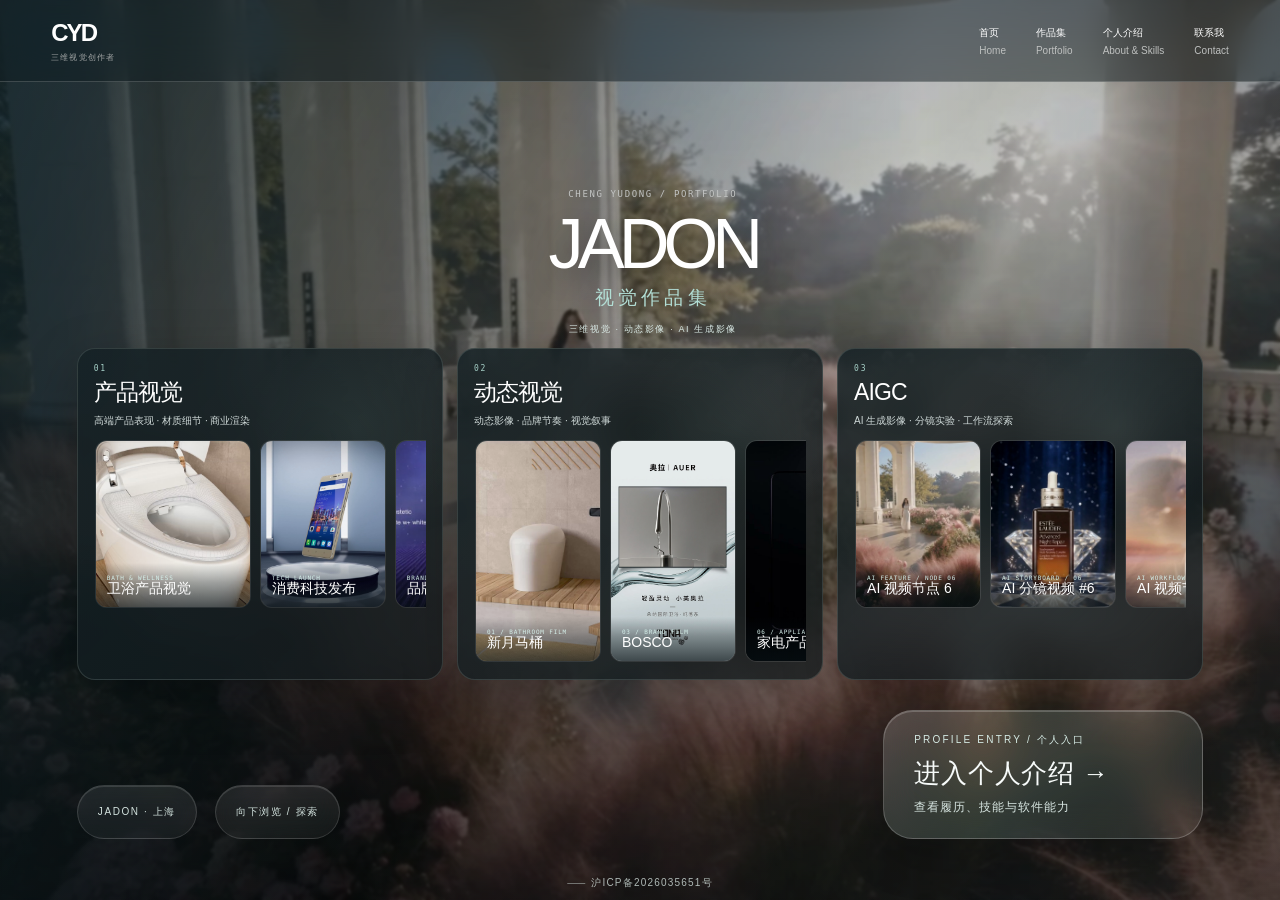
==== commit c360939b: "Link homepage cases to matching projects" ====
--- a/index.html
+++ b/index.html
@@ -22,7 +22,7 @@
   <main class="home-main">
     <section class="showcase showcase-redesign">
       <section class="showcase-slide active" data-title="AI 视频节点 6" data-subtitle="AI VISUAL" data-description="" data-href="project.html?id=ai-node-6">
-        <video muted loop playsinline preload="none"><source data-src="assets/videos/ai-node-6.mp4" type="video/mp4"></video>
+        <video muted autoplay loop playsinline preload="auto" poster="assets/posters/ai-node-6.jpg"><source src="assets/videos/ai-node-6.mp4" type="video/mp4"></video>
         <div class="showcase-shade"></div>
       </section>
       <section class="showcase-slide" data-title="家电产品视觉" data-subtitle="APPLIANCE FILM" data-description="以工业细节和高对比光影，建立科技产品的精密感知。" data-href="project.html?id=appliance">
@@ -78,11 +78,11 @@
                 <img src="assets/still-projects/studio/beauty-02.jpg" alt="美妆产品主画面">
                 <span><small>BEAUTY UNIVERSE</small><b>美妆产品主画面</b><i>高级材质与空间氛围</i></span>
               </a>
-              <a class="home-asset" href="works.html#brand-project">
+              <a class="home-asset" href="works.html#mystic-project">
                 <img src="assets/home-gallery/mystic.jpg" alt="美斯蒂克产品视觉">
                 <span><small>PRODUCT CAMPAIGN</small><b>美斯蒂克产品视觉</b><i>产品细节与光影氛围</i></span>
               </a>
-              <a class="home-asset" href="works.html#tech-project">
+              <a class="home-asset" href="works.html#keyboard-project">
                 <img src="assets/home-gallery/keyboard.jpg" alt="智能设备视觉">
                 <span><small>SMART DEVICE</small><b>智能设备视觉</b><i>科技产品动态画面</i></span>
               </a>
@@ -117,19 +117,19 @@
                 <img src="assets/posters/brand-qsj.jpg" alt="商业产品品牌影像">
                 <span><small>04 / COMMERCIAL FILM</small><b>商业产品</b><i>品牌三维影像</i></span>
               </a>
-              <a class="home-asset" href="works.html#commercial-motion">
+              <a class="home-asset" href="works.html#tubler-project">
                 <img src="assets/home-gallery/tubler.jpg" alt="Tubler 动态视觉">
                 <span><small>TUBLER FILM</small><b>Tubler 动态视觉</b><i>商业产品动态影像</i></span>
               </a>
-              <a class="home-asset" href="works.html#commercial-motion">
+              <a class="home-asset" href="works.html#faucet-project">
                 <img src="assets/home-gallery/faucet.jpg" alt="龙头产品影像">
                 <span><small>FAUCET FILM</small><b>龙头产品影像</b><i>材质与镜头节奏</i></span>
               </a>
-              <a class="home-asset" href="works.html#commercial-motion">
+              <a class="home-asset" href="works.html#kohler-project">
                 <img src="assets/home-gallery/kohler-water.jpg" alt="科勒净水视觉">
                 <span><small>WATER SYSTEM</small><b>科勒净水视觉</b><i>产品功能动态表现</i></span>
               </a>
-              <a class="home-asset" href="works.html#commercial-motion">
+              <a class="home-asset" href="works.html#brilliance-project">
                 <img src="assets/home-gallery/brilliance.jpg" alt="璀璨动态视觉">
                 <span><small>BRILLIANCE FILM</small><b>璀璨动态视觉</b><i>色彩与镜头氛围</i></span>
               </a>
--- a/styles.css
+++ b/styles.css
@@ -228,3 +228,8 @@
 
 /* Final desktop title anchor: centered over the perfume cap, not the left edge. */
 @media(min-width:801px){.showcase-hud .showcase-copy.showcase-copy-redesign{position:absolute!important;left:51%!important;top:20%!important;right:auto!important;bottom:auto!important;width:min(390px,32vw)!important;margin:0!important;padding:0!important;transform:translateX(-50%)!important;text-align:center!important;align-self:auto!important}.showcase-hud .showcase-copy.showcase-copy-redesign .showcase-eyebrow,.showcase-hud .showcase-copy.showcase-copy-redesign .showcase-title-cn{text-align:center!important}}
+
+@media(max-width:800px){.showcase-slide.active video{display:block!important;opacity:1!important;visibility:visible!important;object-fit:cover!important}}
+
+/* Keep linked projects clear of the fixed navigation bar. */
+.project-row[id], .video-collection[id], .still-section[id]{scroll-margin-top:110px}
